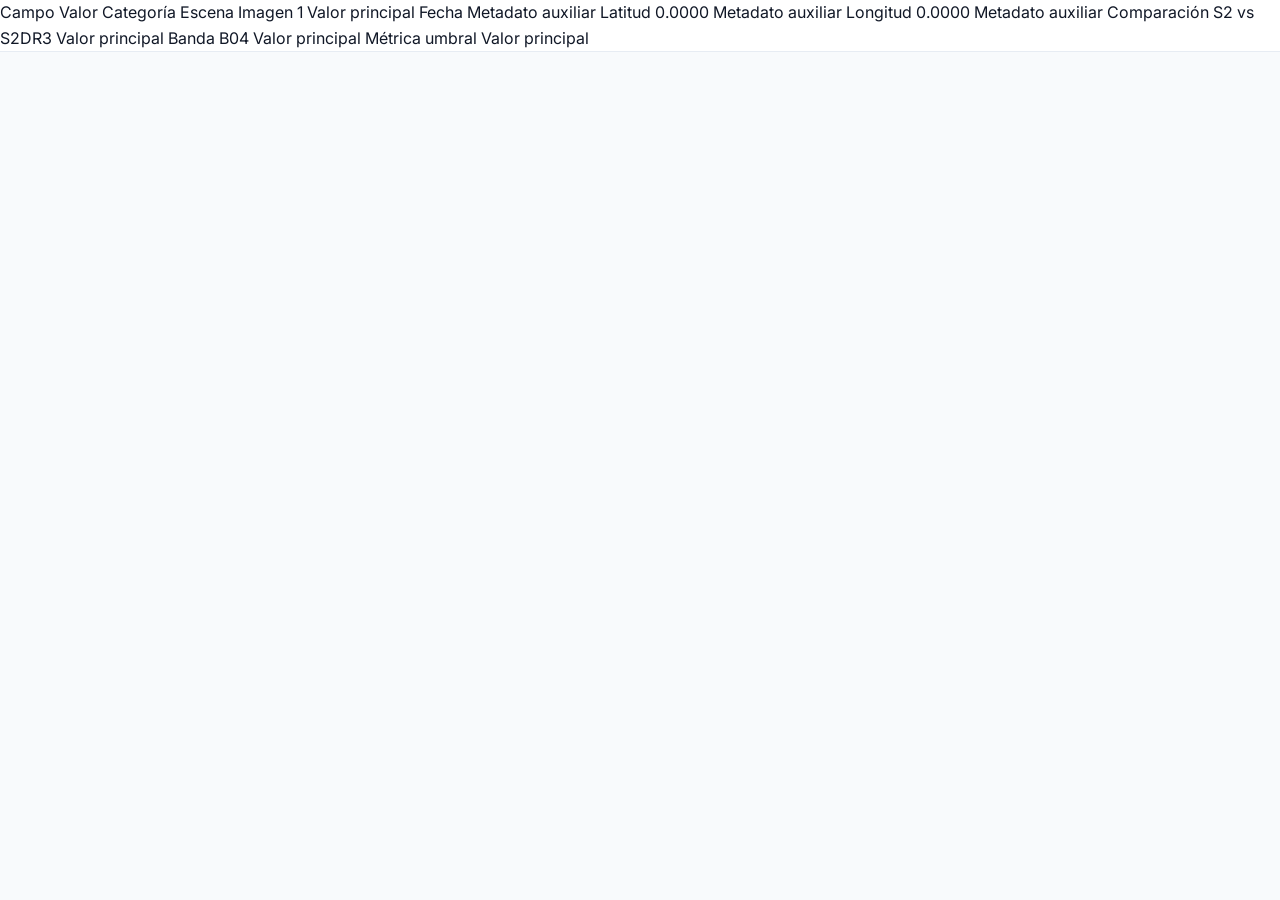
==== index.html @ fab1aeb8 "Agregar funcionalidad de pantalla completa directa para botones "Abrir" y "Ver detalle"" ====
<html lang="es"><head id="i2ag"><style>body {transition: opacity ease-in 0.2s; } 
body[unresolved] {opacity: 0; display: block; overflow: hidden; position: relative; } 
</style>
    <title id="izptg">Interfaz de resultados</title>
  <meta charset="UTF-8" id="izpc">
  <meta name="viewport" content="width=device-width, initial-scale=1.0" id="iqvql">
  <meta name="robots" content="index,follow">
  <meta name="generator" content="GrapesJS Studio">
  <link rel="preconnect" href="https://fonts.googleapis.com" id="ier7u">
<link rel="preconnect" href="https://fonts.gstatic.com" crossorigin="" id="i885m">
<link href="https://fonts.googleapis.com/css2?family=Inter:wght@400;500;600;700;800&amp;family=Fraunces:wght@600;700&amp;display=swap" rel="stylesheet" id="ikicg">
<link rel="stylesheet" href="https://unpkg.com/leaflet/dist/leaflet.css" id="i0tzm">
<script src="https://unpkg.com/leaflet/dist/leaflet.js" id="idol1"></script>
  <link rel="stylesheet" href="./style.css">
  <style>
  img#hex:fullscreen {
    background-color: white !important;
    object-fit: contain;
  }
  img#hex:-webkit-full-screen {
    background-color: white !important;
    object-fit: contain;
  }
</style><style>
    #stats_img:fullscreen {
      background-color: white !important;
      object-fit: contain;
      display: flex;
      justify-content: center;
      align-items: center;
    }
    
    /* Contenedor del botón de cerrar */
    .fullscreen-close-btn {
      position: fixed;
      top: 20px;
      right: 20px;
      background: rgba(0, 0, 0, 0.5);
      color: white;
      border: none;
      border-radius: 50%;
      width: 40px;
      height: 40px;
      cursor: pointer;
      display: none; /* Oculto por defecto */
      z-index: 2147483647; /* Máximo z-index posible */
      font-size: 24px;
      line-height: 40px;
      text-align: center;
    }

    /* Mostrar botón solo en pantalla completa */
    :fullscreen ~ .fullscreen-close-btn,
    #stats_img:fullscreen + .fullscreen-close-btn {
      display: block;
    }
  </style><style>
    #plot:fullscreen {
      background-color: white !important;
      width: 100vw !important;
      height: 100vh !important;
      border: none;
    }
    
    /* Botón de cierre para el Plot */
    .plot-close-btn {
      position: fixed;
      top: 15px;
      right: 15px;
      z-index: 2147483647;
      padding: 10px 15px;
      background: #f44336;
      color: white;
      border: none;
      border-radius: 5px;
      cursor: pointer;
      font-weight: bold;
      display: none;
    }

    #plot:fullscreen + .plot-close-btn {
      display: block;
    }
  </style><style id="fullscreen-custom-style">
    .fullscreen-wrapper:fullscreen {
      background-color: white !important;
      width: 100vw !important;
      height: 100vh !important;
      display: flex !important;
      flex-direction: column;
      align-items: center;
      justify-content: center;
    }

    .fullscreen-wrapper:fullscreen iframe#plot {
      width: 100% !important;
      height: 100% !important;
      border: none;
    }

    .plot-close-btn {
      display: none;
      position: fixed;
      top: 20px;
      right: 20px;
      z-index: 2147483647;
      padding: 12px 24px;
      background-color: #f44336;
      color: white;
      border: none;
      border-radius: 8px;
      cursor: pointer;
      font-weight: bold;
      box-shadow: 0 4px 6px rgba(0,0,0,0.2);
    }

    .fullscreen-wrapper:fullscreen .plot-close-btn {
      display: block;
    }

    .fullscreen-container {
      width: 100vw;
      height: 100vh;
      background-color: white;
      display: flex;
      align-items: center;
      justify-content: center;
    }

    .fullscreen-container img {
      max-width: 100%;
      max-height: 100%;
      object-fit: contain;
    }

    .fullscreen-container iframe {
      width: 100%;
      height: 100%;
      border: none;
    }

    .fullscreen-close-btn-custom {
      position: fixed;
      top: 20px;
      right: 20px;
      z-index: 2147483647;
      padding: 12px 24px;
      background-color: #f44336;
      color: white;
      border: none;
      border-radius: 8px;
      cursor: pointer;
      font-weight: bold;
      box-shadow: 0 4px 6px rgba(0,0,0,0.2);
    }

    .fullscreen-close-btn-custom:hover {
      background-color: #da190b;
    }
  </style></head>
  <body id="iuqf" class="gjs-t-body font-body modal-open"><div id="i587z" class="page-wrapper"><header id="iaa18" class="dashboard-header" style="z-index: 2000; position: sticky;"><div id="iju27" clas[...]
        <table data-gjs-name="Data Table" class="min-w-full border-separate border-spacing-0 text-left">
          <thead data-gjs-name="Table Head" class="sticky top-0 z-10 bg-slate-100">
            <tr data-gjs-name="Table Row">
              <th data-gjs-name="Table Header" class="border-b border-slate-200 px-4 py-3 text-xs font-semibold uppercase tracking-[0.18em] text-slate-500">Campo</th>
              <th data-gjs-name="Table Header" class="border-b border-slate-200 px-4 py-3 text-xs font-semibold uppercase tracking-[0.18em] text-slate-500">Valor</th>
              <th data-gjs-name="Table Header" class="border-b border-slate-200 px-4 py-3 text-xs font-semibold uppercase tracking-[0.18em] text-slate-500">Categoría</th>
            </tr>
          </thead>
          <tbody data-gjs-name="Table Body" class="bg-white">
            
              <tr data-gjs-name="Table Row" class="bg-white">
                <td data-gjs-name="Table Cell" class="border-b border-slate-200 px-4 py-3 text-sm font-medium text-slate-800">Escena</td>
                <td data-gjs-name="Table Cell" class="border-b border-slate-200 px-4 py-3 text-sm text-slate-700">Imagen 1</td>
                <td data-gjs-name="Table Cell" class="border-b border-slate-200 px-4 py-3 text-sm">
                  <span data-gjs-name="Table Badge" class="inline-flex rounded-full border border-blue-200 bg-blue-50 text-blue-700 px-3 py-1 text-xs font-semibold">Valor principal</span>
                </td>
              </tr>
              <tr data-gjs-name="Table Row" class="bg-slate-50/70">
                <td data-gjs-name="Table Cell" class="border-b border-slate-200 px-4 py-3 text-sm font-medium text-slate-800">Fecha</td>
                <td data-gjs-name="Table Cell" class="border-b border-slate-200 px-4 py-3 text-sm text-slate-700"></td>
                <td data-gjs-name="Table Cell" class="border-b border-slate-200 px-4 py-3 text-sm">
                  <span data-gjs-name="Table Badge" class="inline-flex rounded-full border border-slate-200 bg-slate-100 text-slate-600 px-3 py-1 text-xs font-semibold">Metadato auxiliar</span>
                </td>
              </tr>
              <tr data-gjs-name="Table Row" class="bg-white">
                <td data-gjs-name="Table Cell" class="border-b border-slate-200 px-4 py-3 text-sm font-medium text-slate-800">Latitud</td>
                <td data-gjs-name="Table Cell" class="border-b border-slate-200 px-4 py-3 text-sm text-slate-700">0.0000</td>
                <td data-gjs-name="Table Cell" class="border-b border-slate-200 px-4 py-3 text-sm">
                  <span data-gjs-name="Table Badge" class="inline-flex rounded-full border border-slate-200 bg-slate-100 text-slate-600 px-3 py-1 text-xs font-semibold">Metadato auxiliar</span>
                </td>
              </tr>
              <tr data-gjs-name="Table Row" class="bg-slate-50/70">
                <td data-gjs-name="Table Cell" class="border-b border-slate-200 px-4 py-3 text-sm font-medium text-slate-800">Longitud</td>
                <td data-gjs-name="Table Cell" class="border-b border-slate-200 px-4 py-3 text-sm text-slate-700">0.0000</td>
                <td data-gjs-name="Table Cell" class="border-b border-slate-200 px-4 py-3 text-sm">
                  <span data-gjs-name="Table Badge" class="inline-flex rounded-full border border-slate-200 bg-slate-100 text-slate-600 px-3 py-1 text-xs font-semibold">Metadato auxiliar</span>
                </td>
              </tr>
              <tr data-gjs-name="Table Row" class="bg-white">
                <td data-gjs-name="Table Cell" class="border-b border-slate-200 px-4 py-3 text-sm font-medium text-slate-800">Comparación</td>
                <td data-gjs-name="Table Cell" class="border-b border-slate-200 px-4 py-3 text-sm text-slate-700">S2 vs S2DR3</td>
                <td data-gjs-name="Table Cell" class="border-b border-slate-200 px-4 py-3 text-sm">
                  <span data-gjs-name="Table Badge" class="inline-flex rounded-full border border-blue-200 bg-blue-50 text-blue-700 px-3 py-1 text-xs font-semibold">Valor principal</span>
                </td>
              </tr>
              <tr data-gjs-name="Table Row" class="bg-slate-50/70">
                <td data-gjs-name="Table Cell" class="border-b border-slate-200 px-4 py-3 text-sm font-medium text-slate-800">Banda</td>
                <td data-gjs-name="Table Cell" class="border-b border-slate-200 px-4 py-3 text-sm text-slate-700">B04</td>
                <td data-gjs-name="Table Cell" class="border-b border-slate-200 px-4 py-3 text-sm">
                  <span data-gjs-name="Table Badge" class="inline-flex rounded-full border border-blue-200 bg-blue-50 text-blue-700 px-3 py-1 text-xs font-semibold">Valor principal</span>
                </td>
              </tr>
              <tr data-gjs-name="Table Row" class="bg-white">
                <td data-gjs-name="Table Cell" class="border-b border-slate-200 px-4 py-3 text-sm font-medium text-slate-800">Métrica</td>
                <td data-gjs-name="Table Cell" class="border-b border-slate-200 px-4 py-3 text-sm text-slate-700">umbral</td>
                <td data-gjs-name="Table Cell" class="border-b border-slate-200 px-4 py-3 text-sm">
                  <span data-gjs-name="Table Badge" class="inline-flex rounded-full border border-blue-200 bg-blue-50 text-blue-700 px-3 py-1 text-xs font-semibold">Valor principal</span>
                </td>
              </tr>
          </tbody>
        </table>
      </div></section></main><div id="modal" class="media-modal flex"><div id="iss0ri" class="modal-frame"><div id="iconth" class="modal-header"><div id="isshoz" class="modal-title-group"><h2 id="moda[...]
    const fallbackCatalog = [
      {
        id: "Escena Norte",
        date: "2024-02-11",
        lat: -33.45,
        lon: -70.67,
        reference: "https://app.grapesjs.com/api/assets/random-image?query=satellite%20farmland%20patchwork&w=900&h=700",
        bands: {
          B02: {
            S2: {
              stats: {
                R: "https://app.grapesjs.com/api/assets/random-image?query=scientific%20heatmap%20blue&w=1200&h=800",
                R2: "https://app.grapesjs.com/api/assets/random-image?query=data%20heatmap%20cyan&w=1200&h=800",
                RMSE: "https://app.grapesjs.com/api/assets/random-image?query=error%20map%20orange&w=1200&h=800",
                MAE: "https://app.grapesjs.com/api/assets/random-image?query=terrain%20error%20analysis&w=1200&h=800",
                umbral: "https://app.grapesjs.com/api/assets/random-image?query=threshold%20map%20science&w=1200&h=800"
              },
              hex: "https://app.grapesjs.com/api/assets/random-image?query=hexbin%20analysis%20chart&w=900&h=600",
              error: "https://app.grapesjs.com/api/assets/random-image?query=remote%20sensing%20error%20plot&w=900&h=600",
              plot: "https://example.com"
            },
            PS: {
              stats: {
                R: "https://app.grapesjs.com/api/assets/random-image?query=scientific%20scatter%20blue&w=1200&h=800",
                R2: "https://app.grapesjs.com/api/assets/random-image?query=correlation%20dashboard%20teal&w=1200&h=800",
                RMSE: "https://app.grapesjs.com/api/assets/random-image?query=analytics%20surface%20orange&w=1200&h=800",
                MAE: "https://app.grapesjs.com/api/assets/random-image?query=quantitative%20surface%20chart&w=1200&h=800",
                umbral: "https://app.grapesjs.com/api/assets/random-image?query=threshold%20classification%20map&w=1200&h=800"
              },
              hex: "https://app.grapesjs.com/api/assets/random-image?query=hexagonal%20scientific%20visualization&w=900&h=600",
              error: "https://app.grapesjs.com/api/assets/random-image?query=distribution%20error%20diagram&w=900&h=600",
              plot: "https://example.com"
            }
          },
          B03: {
            S2: {
              stats: {
                R: "https://app.grapesjs.com/api/assets/random-image?query=green%20spectral%20analysis&w=1200&h=800",
                R2: "https://app.grapesjs.com/api/assets/random-image?query=statistical%20field%20map&w=1200&h=800",
                RMSE: "https://app.grapesjs.com/api/assets/random-image?query=residual%20landscape%20map&w=1200&h=800",
                MAE: "https://app.grapesjs.com/api/assets/random-image?query=agro%20analytics%20result&w=1200&h=800",
                umbral: "https://app.grapesjs.com/api/assets/random-image?query=classification%20zones%20map&w=1200&h=800"
              },
              hex: "https://app.grapesjs.com/api/assets/random-image?query=geospatial%20hexbin%20green&w=900&h=600",
              error: "https://app.grapesjs.com/api/assets/random-image?query=error%20density%20green&w=900&h=600",
              plot: "https://example.com"
            },
            PS: {
              stats: {
                R: "https://app.grapesjs.com/api/assets/random-image?query=planet%20sensor%20comparison&w=1200&h=800",
                R2: "https://app.grapesjs.com/api/assets/random-image?query=regression%20map%20green&w=1200&h=800",
                RMSE: "https://app.grapesjs.com/api/assets/random-image?query=rmse%20cartography&w=1200&h=800",
                MAE: "https://app.grapesjs.com/api/assets/random-image?query=mae%20analysis%20map&w=1200&h=800",
                umbral: "https://app.grapesjs.com/api/assets/random-image?query=threshold%20science%20green&w=1200&h=800"
              },
              hex: "https://app.grapesjs.com/api/assets/random-image?query=green%20hexbin%20stats&w=900&h=600",
              error: "https://app.grapesjs.com/api/assets/random-image?query=green%20error%20visual&w=900&h=600",
              plot: "https://example.com"
            }
          }
        }
      },
      {
        id: "Escena Sur",
        date: "2024-05-28",
        lat: -36.82,
        lon: -73.05,
        reference: "https://app.grapesjs.com/api/assets/random-image?query=coastal%20satellite%20imagery&w=900&h=700",
        bands: {
          B04: {
            S2: {
              stats: {
                R: "https://app.grapesjs.com/api/assets/random-image?query=red%20band%20analysis%20map&w=1200&h=800",
                R2: "https://app.grapesjs.com/api/assets/random-image?query=red%20correlation%20surface&w=1200&h=800",
                RMSE: "https://app.grapesjs.com/api/assets/random-image?query=marine%20rmse%20map&w=1200&h=800",
                MAE: "https://app.grapesjs.com/api/assets/random-image?query=marine%20mae%20map&w=1200&h=800",
                umbral: "https://app.grapesjs.com/api/assets/random-image?query=coastal%20threshold%20map&w=1200&h=800"
              },
              hex: "https://app.grapesjs.com/api/assets/random-image?query=red%20hexbin%20coast&w=900&h=600",
              error: "https://app.grapesjs.com/api/assets/random-image?query=marine%20error%20chart&w=900&h=600",
              plot: "https://example.com"
            },
            PS: {
              stats: {
                R: "https://app.grapesjs.com/api/assets/random-image?query=coastal%20regression%20dashboard&w=1200&h=800",
                R2: "https://app.grapesjs.com/api/assets/random-image?query=coastal%20correlation%20map&w=1200&h=800",
                RMSE: "https://app.grapesjs.com/api/assets/random-image?query=coastal%20rmse%20dashboard&w=1200&h=800",
                MAE: "https://app.grapesjs.com/api/assets/random-image?query=coastal%20mae%20dashboard&w=1200&h=800",
                umbral: "https://app.grapesjs.com/api/assets/random-image?query=coastal%20threshold%20dashboard&w=1200&h=800"
              },
              hex: "https://app.grapesjs.com/api/assets/random-image?query=coastal%20hexagonal%20analysis&w=900&h=600",
              error: "https://app.grapesjs.com/api/assets/random-image?query=ocean%20error%20density&w=900&h=600",
              plot: "https://example.com"
            }
          },
          B08: {
            S2: {
              stats: {
                R: "https://app.grapesjs.com/api/assets/random-image?query=nir%20analysis%20remote%20sensing&w=1200&h=800",
                R2: "https://app.grapesjs.com/api/assets/random-image?query=nir%20correlation%20map&w=1200&h=800",
                RMSE: "https://app.grapesjs.com/api/assets/random-image?query=nir%20rmse%20surface&w=1200&h=800",
                MAE: "https://app.grapesjs.com/api/assets/random-image?query=nir%20mae%20surface&w=1200&h=800",
                umbral: "https://app.grapesjs.com/api/assets/random-image?query=nir%20threshold%20map&w=1200&h=800"
              },
              hex: "https://app.grapesjs.com/api/assets/random-image?query=nir%20hexbin%20scientific&w=900&h=600",
              error: "https://app.grapesjs.com/api/assets/random-image?query=nir%20residual%20distribution&w=900&h=600",
              plot: "https://example.com"
            },
            PS: {
              stats: {
                R: "https://app.grapesjs.com/api/assets/random-image?query=nir%20planet%20analysis&w=1200&h=800",
                R2: "https://app.grapesjs.com/api/assets/random-image?query=nir%20planet%20correlation&w=1200&h=800",
                RMSE: "https://app.grapesjs.com/api/assets/random-image?query=nir%20planet%20rmse&w=1200&h=800",
                MAE: "https://app.grapesjs.com/api/assets/random-image?query=nir%20planet%20mae&w=1200&h=800",
                umbral: "https://app.grapesjs.com/api/assets/random-image?query=nir%20planet%20threshold&w=1200&h=800"
              },
              hex: "https://app.grapesjs.com/api/assets/random-image?query=infrared%20hexbin%20chart&w=900&h=600",
              error: "https://app.grapesjs.com/api/assets/random-image?query=infrared%20error%20chart&w=900&h=600",
              plot: "https://example.com"
            }
          }
        }
      }
    ];

    let catalogo = [];
    let map;
    let currentMarker = null;

    const selImg = document.getElementById("imagen");
    const selTipo = document.getElementById("tipo");
    const selBanda = document.getElementById("banda");
    const selStat = document.getElementById("stat_type");
    const refImg = document.getElementById("ref");
    const statsImg = document.getElementById("stats_img");
    const hexImg = document.getElementById("hex");
    const errorImg = document.getElementById("error");
    const plotFrame = document.getElementById("plot");
    const tabla = document.getElementById("tabla");
    const modal = document.getElementById("modal");
    const modalContent = document.getElementById("modal_content");
    const modalTitle = document.getElementById("modal_title");

    function fadeUpdate(element, newSrc) {
      element.classList.add("fade-out");
      setTimeout(() => {
        if (element.tagName === "IFRAME") {
          element.src = newSrc || "";
        } else {
          element.src = newSrc || "";
        }
        element.classList.remove("fade-out");
      }, 180);
    }

    function initMap() {
      map = L.map('map', { zoomControl: true }).setView([-35, -71], 5);
      L.tileLayer('https://{s}.tile.openstreetmap.fr/hot/{z}/{x}/{y}.png', {
        attribution: '&copy; OpenStreetMap contributors'
      }).addTo(map);
    }

    function fillImageSelect() {
      selImg.innerHTML = "";
      catalogo.forEach((item, index) => {
        const option = document.createElement("option");
        option.value = index;
        option.textContent = item.id;
        selImg.appendChild(option);
      });
    }

    function fillBandSelect() {
  const scene = currentScene();
  const type = selTipo.value;

  selBanda.innerHTML = "";

  const bandKeys = Object.keys(scene.bands || {});

  bandKeys.forEach(band => {
    const bandData = scene.bands[band];

    if (bandData.comparisons && bandData.comparisons[type]) {
      const option = document.createElement("option");
      option.value = band;
      option.textContent = band.replaceAll("_", " ");
      selBanda.appendChild(option);
    }
  });
}

    function currentScene() {
      return catalogo[Number(selImg.value)] || catalogo[0];
    }

    function currentPayload() {
  const scene = currentScene();
  const band = selBanda.value;
  const type = selTipo.value;
  const metric = selStat.value;

  const bandData = scene?.bands?.[band];
  const typeData = bandData?.comparisons?.[type];

  return { scene, band, type, metric, bandData, typeData };
}

    function updateMap(scene) {
      const lat = scene.lat;
      const lon = scene.lon;
      document.getElementById("meta_lat").textContent = lat.toFixed(4);
      document.getElementById("meta_lon").textContent = lon.toFixed(4);

      if (currentMarker) {
        map.removeLayer(currentMarker);
      }

      currentMarker = L.marker([lat, lon]).addTo(map);
      currentMarker.bindPopup(`<strong>${scene.id}</strong><br>${scene.date}`).openPopup();
      map.setView([lat, lon], 8);
      setTimeout(() => map.invalidateSize(), 250);
    }

    function updateTable(scene, band, type, metric) {
      const rows = [
        ["Escena", scene.id, "Valor principal"],
        ["Fecha", scene.date, "Metadato auxiliar"],
        ["Latitud", scene.lat.toFixed(4), "Metadato auxiliar"],
        ["Longitud", scene.lon.toFixed(4), "Metadato auxiliar"],
        ["Comparación", type === "S2" ? "S2 vs S2DR3" : "PS vs S2DR3", "Valor principal"],
        ["Banda", band, "Valor principal"],
        ["Métrica", metric, "Valor principal"]
      ];

      tabla.innerHTML = `
        <table data-gjs-name="Data Table" class="min-w-full border-separate border-spacing-0 text-left">
          <thead data-gjs-name="Table Head" class="sticky top-0 z-10 bg-slate-100">
            <tr data-gjs-name="Table Row">
              <th data-gjs-name="Table Header" class="border-b border-slate-200 px-4 py-3 text-xs font-semibold uppercase tracking-[0.18em] text-slate-500">Campo</th>
              <th data-gjs-name="Table Header" class="border-b border-slate-200 px-4 py-3 text-xs font-semibold uppercase tracking-[0.18em] text-slate-500">Valor</th>
              <th data-gjs-name="Table Header" class="border-b border-slate-200 px-4 py-3 text-xs font-semibold uppercase tracking-[0.18em] text-slate-500">Categoría</th>
            </tr>
          </thead>
          <tbody data-gjs-name="Table Body" class="bg-white">
            ${rows.map((row, index) => `
              <tr data-gjs-name="Table Row" class="${index % 2 === 0 ? 'bg-white' : 'bg-slate-50/70'}">
                <td data-gjs-name="Table Cell" class="border-b border-slate-200 px-4 py-3 text-sm font-medium text-slate-800">${row[0]}</td>
                <td data-gjs-name="Table Cell" class="border-b border-slate-200 px-4 py-3 text-sm text-slate-700">${row[1]}</td>
                <td data-gjs-name="Table Cell" class="border-b border-slate-200 px-4 py-3 text-sm">
                  <span data-gjs-name="Table Badge" class="inline-flex rounded-full ${row[2] === 'Valor principal' ? 'border border-blue-200 bg-blue-50 text-blue-700' : 'border border-slate-200 bg-slate-100 text-slate-600'} px-3 py-1 text-xs font-semibold">${row[2]}</span>
                </td>
              </tr>`).join("")}
          </tbody>
        </table>
      `;
    }

    function updateUI() {
      const { scene, band, type, metric, typeData } = currentPayload();
      if (!scene || !typeData) return;

      document.getElementById("meta_scene").textContent = scene.id;
      document.getElementById("meta_date").textContent = scene.date;
      document.getElementById("meta_type").textContent = type === "S2" ? "S2 vs S2DR3" : "PS vs S2DR3";
      document.getElementById("meta_band").textContent = band;
      document.getElementById("meta_metric").textContent = metric;

      fadeUpdate(refImg, scene.reference);
      fadeUpdate(statsImg, typeData.metrics?.[metric] || "");
      fadeUpdate(hexImg, typeData.hexbin || "");
      fadeUpdate(errorImg, typeData.error_map || "");
      fadeUpdate(plotFrame, typeData.plot_3d || "about:blank");

      updateMap(scene);
      updateTable(scene, band, type, metric);
    }

    function openFullscreen(src, isImage = true) {
      const fullscreenElement = document.createElement("div");
      fullscreenElement.className = "fullscreen-container";
      
      if (isImage) {
        fullscreenElement.innerHTML = `<img src="${src}" alt="Imagen en pantalla completa" style="cursor: pointer;">`;
        fullscreenElement.querySelector("img").addEventListener("click", exitFullscreen);
      } else {
        fullscreenElement.innerHTML = `<iframe src="${src}" title="Contenido" style="border: none;"></iframe>`;
        fullscreenElement.querySelector("iframe").addEventListener("click", exitFullscreen);
      }
      
      document.body.appendChild(fullscreenElement);
      
      fullscreenElement.requestFullscreen().catch(err => {
        fullscreenElement.remove();
        console.error("No se pudo activar pantalla completa:", err);
      });
    }

    function exitFullscreen() {
      if (document.fullscreenElement) {
        document.exitFullscreen().then(() => {
          const fsContainer = document.querySelector(".fullscreen-container");
          if (fsContainer) fsContainer.remove();
        });
      }
    }

    function attachMediaOpeners() {
      function openImage(title, src, alt) {
        modalTitle.textContent = title;
        const imgContainer = document.createElement("div");
        imgContainer.innerHTML = `<img data-gjs-name="Modal Image" src="${src}" alt="${alt || title}" class="max-h-[78vh] w-full rounded-2xl object-contain" style="cursor: pointer;">`;
        const img = imgContainer.querySelector("img");
        
        img.addEventListener("click", () => {
          openFullscreen(src, true);
        });
        
        modalContent.innerHTML = "";
        modalContent.appendChild(imgContainer);
        modal.classList.remove("hidden");
        modal.classList.add("flex");
        document.body.classList.add("modal-open");
      }

      function openFrame(title, src) {
        modalTitle.textContent = title;
        modalContent.innerHTML = `<iframe data-gjs-name="Modal Iframe" src="${src}" title="${title}" class="h-[78vh] w-full rounded-2xl bg-white" style="cursor: pointer;"></iframe>`;
        const iframe = modalContent.querySelector("iframe");
        
        iframe.addEventListener("click", () => {
          openFullscreen(src, false);
        });
        
        modal.classList.remove("hidden");
        modal.classList.add("flex");
        document.body.classList.add("modal-open");
      }

      document.getElementById("open_ref").addEventListener("click", () => openImage("Imagen de referencia", refImg.src, "Imagen de referencia"));
      document.getElementById("open_stats").addEventListener("click", () => openImage("Resultados generales", statsImg.src, "Resultados generales"));
      document.getElementById("open_hex").addEventListener("click", () => openImage("Hexbin", hexImg.src, "Hexbin"));
      document.getElementById("open_error").addEventListener("click", () => openImage("Error", errorImg.src, "Error"));
      document.getElementById("open_plot").addEventListener("click", () => openFrame("Plot interactivo", plotFrame.src));

      refImg.addEventListener("click", () => openImage("Imagen de referencia", refImg.src, "Imagen de referencia"));
      statsImg.addEventListener("click", () => openImage("Resultados generales", statsImg.src, "Resultados generales"));
      hexImg.addEventListener("click", () => openImage("Hexbin", hexImg.src, "Hexbin"));
      errorImg.addEventListener("click", () => openImage("Error", errorImg.src, "Error"));
      plotFrame.addEventListener("click", () => openFrame("Plot interactivo", plotFrame.src));

      document.getElementById("close_modal").addEventListener("click", closeModal);
      modal.addEventListener("click", (e) => {
        if (e.target === modal) closeModal();
      });
      document.addEventListener("keydown", (e) => {
        if (e.key === "Escape") closeModal();
      });
    }

    function closeModal() {
      modal.classList.add("hidden");
      modal.classList.remove("flex");
      modalContent.innerHTML = "";
      document.body.classList.remove("modal-open");
    }

    function bindEvents() {
      selImg.addEventListener("change", () => {
        fillBandSelect();
        updateUI();
      });
      selTipo.addEventListener("change", () => {
        fillBandSelect();
        updateUI();
      });
      selBanda.addEventListener("change", updateUI);
      selStat.addEventListener("change", updateUI);
    }

    function startApp(data) {
      catalogo = Array.isArray(data) && data.length ? data : fallbackCatalog;
      initMap();
      fillImageSelect();
      fillBandSelect();
      bindEvents();
      attachMediaOpeners();
      updateUI();
    }

    fetch("catalogo_final.json")
      .then(r => r.ok ? r.json() : Promise.reject())
      .then(data => startApp(data))
      .catch(() => startApp(fallbackCatalog));
  </script>

<veepn-lock-screen><style>@font-face{font-family:FigtreeVF;src:url(chrome-extension://majdfhpaihoncoakbjgbdhglocklcgno/fonts/FigtreeVF.woff2) format("woff2 supports variations"),url(chrome-extens[...]

</body></html>
---- style.css ----
* { box-sizing: border-box; } body {margin: 0;}:root{--gjs-t-color-primary:#1f2937;--gjs-t-color-secondary:#6b7280;--gjs-t-color-accent:#2563eb;--gjs-t-color-success:#16a34a;--gjs-t-color-warning:#d97706;--gjs-t-color-error:#dc2626;}html{scroll-behavior:smooth;}.gjs-t-body{background-color:#f8fafc;color:#111827;font-size:16px;line-height:1.6;}.gjs-t-h1{color:#111827;font-size:2.25rem;line-height:1.15;}.gjs-t-h2{color:#111827;font-size:1.5rem;line-height:1.2;}.gjs-t-button{background-color:#111827;color:#ffffff;border-radius:0.875rem;}.gjs-t-link{color:#2563eb;text-decoration:none;}.gjs-t-border{border-radius:1rem;border-color:#e5e7eb;}.font-display{font-family:"Fraunces", serif;}.font-body{font-family:"Inter", sans-serif;}.panel-shadow{box-shadow:0 1px 2px rgba(15,23,42,.06),0 10px 30px rgba(15,23,42,.04);}.fade-item{opacity:1;transition:opacity .35s ease, transform .25s ease;}.fade-out{opacity:0 !important;}.media-frame{background:linear-gradient(180deg,#f8fafc 0%,#f1f5f9 100%);}.custom-select{appearance:none;background-image:url('https://api.iconify.design/lucide-chevron-down.svg?color=%236b7280');background-repeat:no-repeat;background-position:right 0.85rem center;background-size:16px 16px;}.leaflet-container{border-radius:1rem;font-family:"Inter", sans-serif;}.table-scroll::-webkit-scrollbar{width:10px;height:10px;}.table-scroll::-webkit-scrollbar-thumb{background:#cbd5e1;border-radius:999px;}.table-scroll::-webkit-scrollbar-track{background:#f1f5f9;}.stats-grid{display:grid;grid-template-columns:0.65fr 1fr 1.35fr;gap:1rem;}.charts-grid{display:grid;grid-template-columns:1fr 1fr 1fr;gap:1rem;}.modal-open{overflow-y: scroll;}*, ::before, ::after{box-sizing:border-box;border-width:0;border-style:solid;border-color:#e5e7eb;}html, :host{line-height:1.5;-webkit-text-size-adjust:100%;-moz-tab-size:4;tab-size:4;font-family:ui-sans-serif, system-ui, sans-serif, "Apple Color Emoji", "Segoe UI Emoji", "Segoe UI Symbol", "Noto Color Emoji";font-feature-settings:normal;font-variation-settings:normal;-webkit-tap-highlight-color:transparent;}body{margin:0;line-height:inherit;}hr{height:0;color:inherit;border-top-width:1px;}abbr:where([title]){text-decoration:underline dotted;}h1, h2, h3, h4, h5, h6{font-size:inherit;font-weight:inherit;}a{color:inherit;text-decoration:inherit;}b, strong{font-weight:bolder;}code, kbd, samp, pre{font-family:ui-monospace, SFMono-Regular, Menlo, Monaco, Consolas, "Liberation Mono", "Courier New", monospace;font-feature-settings:normal;font-variation-settings:normal;font-size:1em;}small{font-size:80%;}sub, sup{font-size:75%;line-height:0;position:relative;vertical-align:baseline;}sub{bottom:-0.25em;}sup{top:-0.5em;}table{text-indent:0;border-color:inherit;border-collapse:collapse;}button, input, optgroup, select, textarea{font-family:inherit;font-feature-settings:inherit;font-variation-settings:inherit;font-size:100%;font-weight:inherit;line-height:inherit;letter-spacing:inherit;color:inherit;margin:0;padding:0;}button, select{text-transform:none;}button, input:where([type='button']), input:where([type='reset']), input:where([type='submit']){-webkit-appearance:button;background-color:transparent;background-image:none;}:-moz-focusring{outline:auto;}:-moz-ui-invalid{box-shadow:none;}progress{vertical-align:baseline;}::-webkit-inner-spin-button, ::-webkit-outer-spin-button{height:auto;}[type='search']{-webkit-appearance:textfield;outline-offset:-2px;}::-webkit-search-decoration{-webkit-appearance:none;}::-webkit-file-upload-button{-webkit-appearance:button;font:inherit;}summary{display:list-item;}blockquote, dl, dd, h1, h2, h3, h4, h5, h6, hr, figure, p, pre{margin:0;}fieldset{margin:0;padding:0;}legend{padding:0;}ol, ul, menu{list-style:none;margin:0;padding:0;}dialog{padding:0;}textarea{resize:vertical;}input::placeholder, textarea::placeholder{opacity:1;color:#9ca3af;}button, [role="button"]{cursor:pointer;}:disabled{cursor:default;}img, svg, video, canvas, audio, iframe, embed, object{display:block;vertical-align:middle;}img, video{max-width:100%;height:auto;}[hidden]{display:none;}.page-wrapper{min-height:100vh;background-color:rgb(248 250 252 / 1);}.dashboard-header{position:sticky;top:0px;z-index:20;border-bottom-width:1px;border-color:rgb(226 232 240 / 0.8);background-color:rgb(255 255 255 / 0.9);backdrop-filter:blur(8px);}.header-inner{margin-left:auto;margin-right:auto;display:flex;max-width:80rem;flex-direction:column;gap:1rem;padding-left:1.5rem;padding-right:1.5rem;padding-top:1.25rem;padding-bottom:1.25rem;}.header-title-row{display:flex;align-items:flex-start;justify-content:space-between;gap:1rem;}.title-group{display:flex;flex-direction:column;gap:0.25rem;}.header-eyebrow{font-size:0.75rem;line-height:1rem;font-weight:600;text-transform:uppercase;letter-spacing:0.22em;color:rgb(100 116 139 / 1);}.header-description{max-width:48rem;font-size:0.875rem;line-height:1.25rem;color:rgb(71 85 105 / 1);}.header-link{display:inline-flex;align-items:center;gap:0.5rem;border-radius:1rem;border-width:1px;background-color:rgb(255 255 255 / 1);padding-left:1rem;padding-right:1rem;padding-top:0.5rem;padding-bottom:0.5rem;font-size:0.875rem;line-height:1.25rem;font-weight:500;color:rgb(51 65 85 / 1);transition-property:color, background-color, border-color, text-decoration-color, fill, stroke, opacity, box-shadow, transform, filter, backdrop-filter;transition-timing-function:cubic-bezier(0.4, 0, 0.2, 1);transition-duration:150ms;}.header-link:hover{border-color:rgb(203 213 225 / 1);background-color:rgb(248 250 252 / 1);color:rgb(15 23 42 / 1);}.link-icon{height:1rem;width:1rem;}.filter-bar{display:grid;grid-template-columns:repeat(4, minmax(0, 1fr));gap:0.75rem;}.filter-field{display:flex;flex-direction:column;gap:0.5rem;}.filter-label{font-size:0.75rem;line-height:1rem;font-weight:600;text-transform:uppercase;letter-spacing:0.18em;color:rgb(100 116 139 / 1);}.image-select{border-radius:1rem;border-width:1px;background-color:rgb(255 255 255 / 1);padding-left:1rem;padding-right:1rem;padding-top:0.75rem;padding-bottom:0.75rem;font-size:0.875rem;line-height:1.25rem;color:rgb(30 41 59 / 1);outline:2px solid transparent;outline-offset:2px;transition-property:color, background-color, border-color, text-decoration-color, fill, stroke, opacity, box-shadow, transform, filter, backdrop-filter;transition-timing-function:cubic-bezier(0.4, 0, 0.2, 1);transition-duration:150ms;}.image-select:hover{border-color:rgb(203 213 225 / 1);}.image-select:focus{border-color:rgb(59 130 246 / 1);box-shadow:0 0 0 0px #fff, 0 0 0 calc(2px + 0px) rgb(219 234 254 / 1), 0 0 #0000;}.type-select{border-radius:1rem;border-width:1px;background-color:rgb(255 255 255 / 1);padding-left:1rem;padding-right:1rem;padding-top:0.75rem;padding-bottom:0.75rem;font-size:0.875rem;line-height:1.25rem;color:rgb(30 41 59 / 1);outline:2px solid transparent;outline-offset:2px;transition-property:color, background-color, border-color, text-decoration-color, fill, stroke, opacity, box-shadow, transform, filter, backdrop-filter;transition-timing-function:cubic-bezier(0.4, 0, 0.2, 1);transition-duration:150ms;}.type-select:hover{border-color:rgb(203 213 225 / 1);}.type-select:focus{border-color:rgb(59 130 246 / 1);box-shadow:0 0 0 0px #fff, 0 0 0 calc(2px + 0px) rgb(219 234 254 / 1), 0 0 #0000;}.band-select{border-radius:1rem;border-width:1px;background-color:rgb(255 255 255 / 1);padding-left:1rem;padding-right:1rem;padding-top:0.75rem;padding-bottom:0.75rem;font-size:0.875rem;line-height:1.25rem;color:rgb(30 41 59 / 1);outline:2px solid transparent;outline-offset:2px;transition-property:color, background-color, border-color, text-decoration-color, fill, stroke, opacity, box-shadow, transform, filter, backdrop-filter;transition-timing-function:cubic-bezier(0.4, 0, 0.2, 1);transition-duration:150ms;}.band-select:hover{border-color:rgb(203 213 225 / 1);}.band-select:focus{border-color:rgb(59 130 246 / 1);box-shadow:0 0 0 0px #fff, 0 0 0 calc(2px + 0px) rgb(219 234 254 / 1), 0 0 #0000;}.stats-select{border-radius:1rem;border-width:1px;background-color:rgb(255 255 255 / 1);padding-left:1rem;padding-right:1rem;padding-top:0.75rem;padding-bottom:0.75rem;font-size:0.875rem;line-height:1.25rem;color:rgb(30 41 59 / 1);outline:2px solid transparent;outline-offset:2px;transition-property:color, background-color, border-color, text-decoration-color, fill, stroke, opacity, box-shadow, transform, filter, backdrop-filter;transition-timing-function:cubic-bezier(0.4, 0, 0.2, 1);transition-duration:150ms;}.stats-select:hover{border-color:rgb(203 213 225 / 1);}.stats-select:focus{border-color:rgb(59 130 246 / 1);box-shadow:0 0 0 0px #fff, 0 0 0 calc(2px + 0px) rgb(219 234 254 / 1), 0 0 #0000;}.main-content{margin-left:auto;margin-right:auto;display:flex;max-width:80rem;flex-direction:column;gap:1.5rem;padding-left:1.5rem;padding-right:1.5rem;padding-top:1.5rem;padding-bottom:1.5rem;}.map-card{display:flex;flex-direction:column;gap:1rem;border-radius:1.5rem;border-width:1px;border-color:rgb(226 232 240 / 1);background-color:rgb(255 255 255 / 1);padding:1rem;}.card-header{display:flex;align-items:center;justify-content:space-between;gap:0.75rem;}.header-text{display:flex;flex-direction:column;gap:0.25rem;}.section-title{font-size:1.25rem;line-height:1.75rem;font-weight:600;color:rgb(15 23 42 / 1);}.section-subtitle{font-size:0.875rem;line-height:1.25rem;color:rgb(100 116 139 / 1);}.status-badge{border-radius:9999px;border-width:1px;border-color:rgb(167 243 208 / 1);background-color:rgb(236 253 245 / 1);padding-left:0.75rem;padding-right:0.75rem;padding-top:0.25rem;padding-bottom:0.25rem;font-size:0.75rem;line-height:1rem;font-weight:600;color:rgb(4 120 87 / 1);}.map-canvas{height:300px;width:100%;overflow:hidden;border-radius:1rem;border-width:1px;border-color:rgb(226 232 240 / 1);background-color:rgb(241 245 249 / 1);}.map-footer{display:grid;grid-template-columns:repeat(2, minmax(0, 1fr));gap:0.75rem;}.meta-item{border-radius:1rem;border-width:1px;border-color:rgb(226 232 240 / 1);background-color:rgb(248 250 252 / 1);padding-left:1rem;padding-right:1rem;padding-top:0.75rem;padding-bottom:0.75rem;}.meta-label{font-size:0.75rem;line-height:1rem;text-transform:uppercase;letter-spacing:0.18em;color:rgb(100 116 139 / 1);}.meta-value{margin-top:0.25rem;font-size:0.875rem;line-height:1.25rem;font-weight:600;color:rgb(15 23 42 / 1);}.reference-card{display:flex;flex-direction:column;gap:1rem;border-radius:1.5rem;border-width:1px;border-color:rgb(226 232 240 / 1);background-color:rgb(255 255 255 / 1);padding:1rem;}.open-media-button{display:inline-flex;align-items:center;gap:0.5rem;border-radius:1rem;border-width:1px;border-color:rgb(226 232 240 / 1);background-color:rgb(255 255 255 / 1);padding-left:1rem;padding-right:1rem;padding-top:0.5rem;padding-bottom:0.5rem;font-size:0.875rem;line-height:1.25rem;font-weight:500;color:rgb(51 65 85 / 1);transition-property:color, background-color, border-color, text-decoration-color, fill, stroke, opacity, box-shadow, transform, filter, backdrop-filter;transition-timing-function:cubic-bezier(0.4, 0, 0.2, 1);transition-duration:150ms;}.open-media-button:hover{border-color:rgb(203 213 225 / 1);background-color:rgb(248 250 252 / 1);color:rgb(15 23 42 / 1);}.open-media-button:focus{outline:2px solid transparent;outline-offset:2px;box-shadow:0 0 0 0px #fff, 0 0 0 calc(2px + 0px) rgb(226 232 240 / 1), 0 0 #0000;}.button-icon{height:1rem;width:1rem;}.reference-media-wrapper{overflow:hidden;border-radius:1rem;border-width:1px;border-color:rgb(226 232 240 / 1);}.reference-image{height:360px;width:100%;cursor:pointer;object-fit:cover;transition-property:color, background-color, border-color, text-decoration-color, fill, stroke, opacity, box-shadow, transform, filter, backdrop-filter;transition-timing-function:cubic-bezier(0.4, 0, 0.2, 1);transition-duration:150ms;}.reference-image:hover{transform:translate(0, 0) rotate(0) skewX(0) skewY(0) scaleX(1.01) scaleY(1.01);}.reference-footer{display:grid;grid-template-columns:repeat(2, minmax(0, 1fr));gap:0.75rem;}.results-card{display:flex;flex-direction:column;gap:1rem;border-radius:1.5rem;border-width:1px;border-color:rgb(226 232 240 / 1);background-color:rgb(255 255 255 / 1);padding:1rem;}.stats-summary{display:grid;grid-template-columns:repeat(3, minmax(0, 1fr));gap:0.75rem;}.summary-item{border-radius:1rem;border-width:1px;border-color:rgb(226 232 240 / 1);background-color:rgb(248 250 252 / 1);padding-left:1rem;padding-right:1rem;padding-top:0.75rem;padding-bottom:0.75rem;}.summary-label{font-size:0.75rem;line-height:1rem;text-transform:uppercase;letter-spacing:0.18em;color:rgb(100 116 139 / 1);}.summary-value{margin-top:0.25rem;font-size:0.875rem;line-height:1.25rem;font-weight:600;color:rgb(15 23 42 / 1);}.stats-media-wrapper{overflow:hidden;border-radius:1rem;border-width:1px;border-color:rgb(226 232 240 / 1);}.stats-image{height:360px;width:100%;cursor:pointer;object-fit:contain;padding:0.5rem;transition-property:color, background-color, border-color, text-decoration-color, fill, stroke, opacity, box-shadow, transform, filter, backdrop-filter;transition-timing-function:cubic-bezier(0.4, 0, 0.2, 1);transition-duration:150ms;}.stats-image:hover{transform:translate(0, 0) rotate(0) skewX(0) skewY(0) scaleX(1.01) scaleY(1.01);}.chart-card{display:flex;flex-direction:column;gap:1rem;border-radius:1.5rem;border-width:1px;border-color:rgb(226 232 240 / 1);background-color:rgb(255 255 255 / 1);padding:1rem;}.chart-media-wrapper{overflow:hidden;border-radius:1rem;border-width:1px;border-color:rgb(226 232 240 / 1);}.hex-image{height:270px;width:100%;cursor:pointer;object-fit:cover;transition-property:color, background-color, border-color, text-decoration-color, fill, stroke, opacity, box-shadow, transform, filter, backdrop-filter;transition-timing-function:cubic-bezier(0.4, 0, 0.2, 1);transition-duration:150ms;}.hex-image:hover{transform:translate(0, 0) rotate(0) skewX(0) skewY(0) scaleX(1.02) scaleY(1.02);}.error-image{height:270px;width:100%;cursor:pointer;object-fit:cover;transition-property:color, background-color, border-color, text-decoration-color, fill, stroke, opacity, box-shadow, transform, filter, backdrop-filter;transition-timing-function:cubic-bezier(0.4, 0, 0.2, 1);transition-duration:150ms;}.error-image:hover{transform:translate(0, 0) rotate(0) skewX(0) skewY(0) scaleX(1.02) scaleY(1.02);}.iframe-wrapper{overflow:hidden;border-radius:1rem;border-width:1px;border-color:rgb(226 232 240 / 1);}.plot-iframe{height:270px;width:100%;background-color:rgb(255 255 255 / 1);}.table-section{border-radius:1.5rem;border-width:1px;border-color:rgb(226 232 240 / 1);background-color:rgb(255 255 255 / 1);padding:1rem;}.section-header{margin-bottom:1rem;display:flex;align-items:center;justify-content:space-between;gap:0.75rem;}.legend-group{display:flex;align-items:center;gap:0.75rem;font-size:0.75rem;line-height:1rem;color:rgb(100 116 139 / 1);}.legend-item{display:inline-flex;align-items:center;gap:0.5rem;}.legend-dot{height:0.625rem;width:0.625rem;border-radius:9999px;background-color:rgb(203 213 225 / 1);}.data-table-wrapper{overflow-x:auto;overflow-y:auto;border-radius:1rem;border-width:1px;border-color:rgb(226 232 240 / 1);}.media-modal{position:fixed;inset:0px;z-index:50;display:none;align-items:center;justify-content:center;background-color:rgb(255 255 255 / 0.95);padding:1.5rem;backdrop-filter:blur(4px);}.modal-frame{position:relative;display:flex;max-height:100%;width:100%;max-width:72rem;flex-direction:column;gap:1rem;border-radius:1.5rem;border-width:1px;border-color:rgb(226 232 240 / 1);background-color:rgb(255 255 255 / 1);padding:1rem;box-shadow:0 0 #0000, 0 0 #0000, 0 25px 50px -12px rgb(0 0 0 / 0.25);}.modal-header{display:flex;align-items:center;justify-content:space-between;gap:0.75rem;border-bottom-width:1px;border-color:rgb(226 232 240 / 1);padding-bottom:0.75rem;}.modal-title-group{display:flex;flex-direction:column;gap:0.25rem;}.modal-title{font-size:1.125rem;line-height:1.75rem;font-weight:600;color:rgb(15 23 42 / 1);}.modal-subtitle{font-size:0.875rem;line-height:1.25rem;color:rgb(100 116 139 / 1);}.close-modal-button{display:inline-flex;align-items:center;gap:0.5rem;border-radius:1rem;border-width:1px;border-color:rgb(226 232 240 / 1);background-color:rgb(255 255 255 / 1);padding-left:1rem;padding-right:1rem;padding-top:0.5rem;padding-bottom:0.5rem;font-size:0.875rem;line-height:1.25rem;font-weight:500;color:rgb(51 65 85 / 1);transition-property:color, background-color, border-color, text-decoration-color, fill, stroke, opacity, box-shadow, transform, filter, backdrop-filter;transition-timing-function:cubic-bezier(0.4, 0, 0.2, 1);transition-duration:150ms;}.close-modal-button:hover{border-color:rgb(203 213 225 / 1);background-color:rgb(248 250 252 / 1);color:rgb(15 23 42 / 1);}.close-modal-button:focus{outline:2px solid transparent;outline-offset:2px;box-shadow:0 0 0 0px #fff, 0 0 0 calc(2px + 0px) rgb(226 232 240 / 1), 0 0 #0000;}.modal-content{display:flex;min-height:70vh;align-items:center;justify-content:center;overflow:hidden;border-radius:1rem;border-width:1px;border-color:rgb(226 232 240 / 1);background-color:rgb(248 250 252 / 1);}#i7xbw{font-family:Arial, Helvetica, sans-serif;}#igt283{font-size:1.25rem;}#open_error{align-self:flex-end;}#plot{margin-top:0px;margin-right:0px;margin-bottom:2px;margin-left:0px;height:320px;padding-top:0px;padding-right:0px;padding-bottom:0px;padding-left:0px;position:static;width:100%;}#ihzc8g{grid-area:1 / 2 / 2 / 3;padding-top:16px;padding-right:16px;padding-bottom:43px;padding-left:16px;}#ikqbki{font-size:12pt;}#ilt3hl{grid-area:1 / 3 / 2 / 4;}#in3hgh{font-size:8pt;}@media (max-width: 992px){.stats-grid{grid-template-columns:1fr;gap:1rem;}.charts-grid{grid-template-columns:1fr;}.header-inner{padding-left:1.25rem;padding-right:1.25rem;}.header-title-row{flex-direction:column;}.filter-bar{grid-template-columns:repeat(2, minmax(0, 1fr));}.main-content{padding-left:1.25rem;padding-right:1.25rem;}.reference-image{height:300px;}.stats-summary{grid-template-columns:repeat(3, minmax(0, 1fr));}.stats-image{height:300px;}.section-header{flex-direction:column;align-items:flex-start;}}@media (max-width: 480px){.gjs-t-h1{font-size:1.75rem;line-height:1.15;}.gjs-t-h2{font-size:1.25rem;line-height:1.2;}.header-inner{padding-left:1rem;padding-right:1rem;}.filter-bar{grid-template-columns:repeat(1, minmax(0, 1fr));}.main-content{padding-left:1rem;padding-right:1rem;}.map-footer{grid-template-columns:repeat(1, minmax(0, 1fr));}.reference-image{height:220px;}.reference-footer{grid-template-columns:repeat(1, minmax(0, 1fr));}.stats-summary{grid-template-columns:repeat(1, minmax(0, 1fr));}.stats-image{height:220px;}.hex-image{height:220px;}.error-image{height:220px;}.legend-group{flex-direction:column;align-items:flex-start;}.media-modal{padding:1rem;}.fullscreen-container{background: #000;}.fullscreen-container img {max-width: 100vw;max-height: 100vh;object-fit: contain;}.fullscreen-container iframe {width: 100vw;height: 100vh;}}
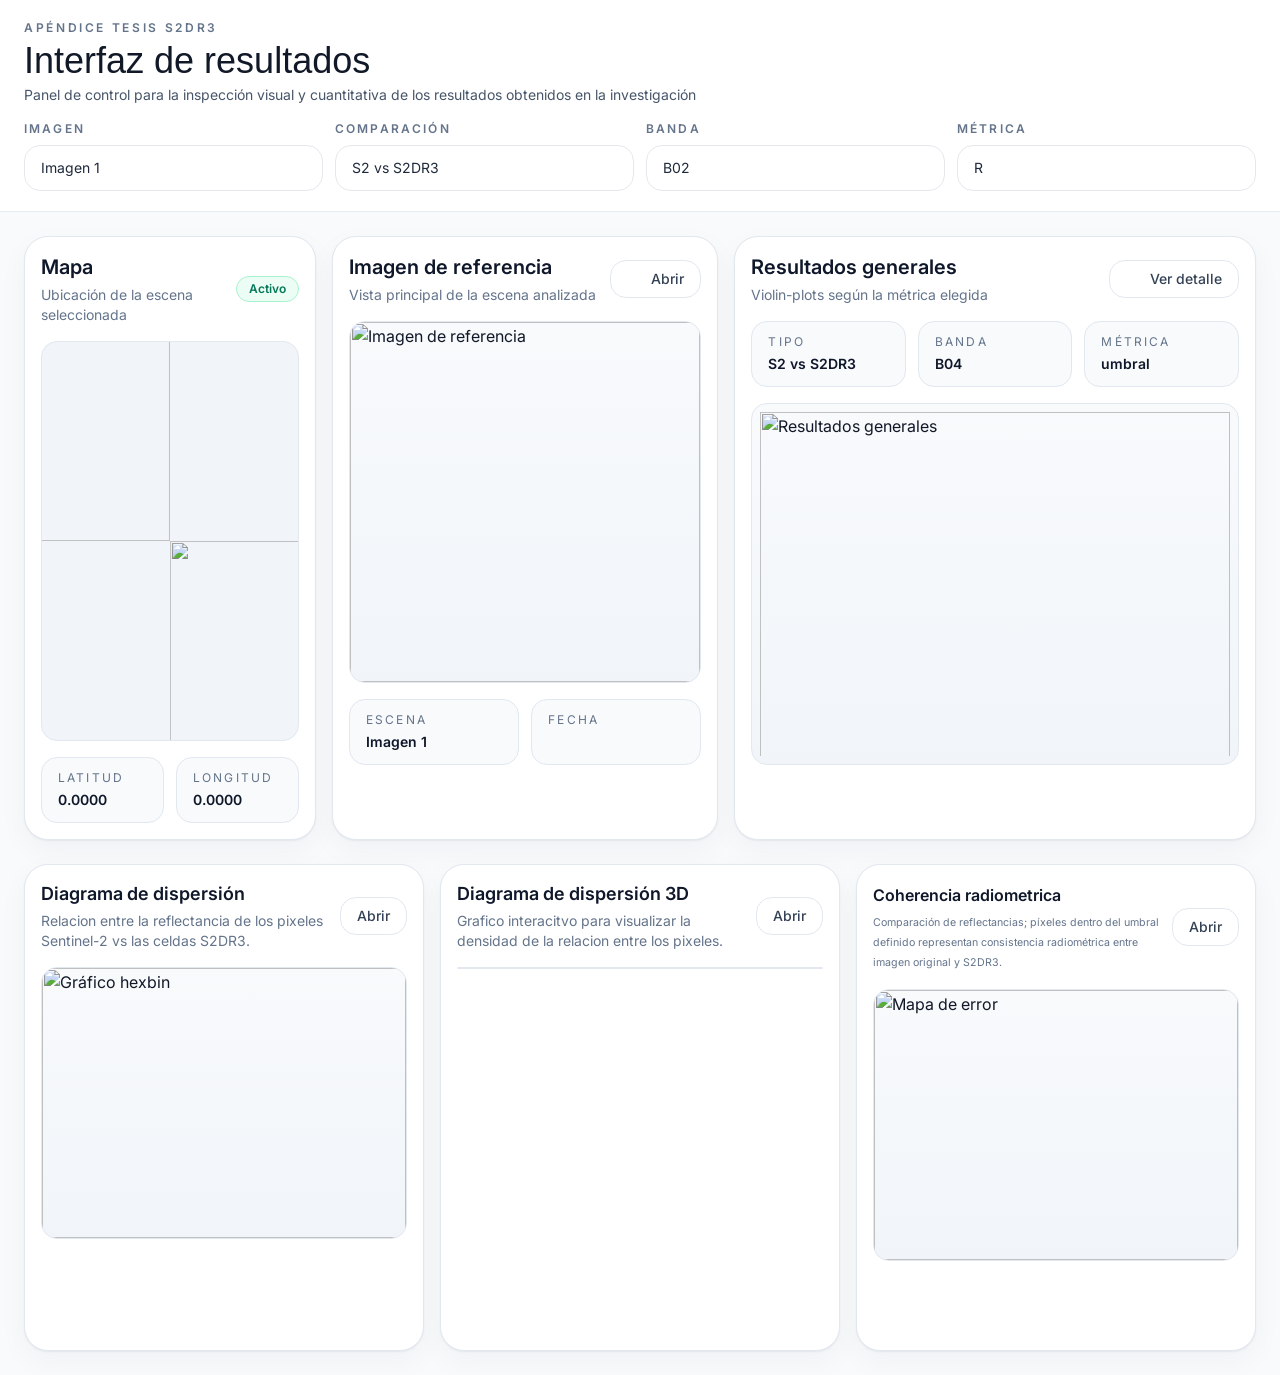
==== commit c310cac6: "Update index.html" ====
--- a/index.html
+++ b/index.html
@@ -117,48 +117,8 @@
     .fullscreen-wrapper:fullscreen .plot-close-btn {
       display: block;
     }
-
-    .fullscreen-container {
-      width: 100vw;
-      height: 100vh;
-      background-color: white;
-      display: flex;
-      align-items: center;
-      justify-content: center;
-    }
-
-    .fullscreen-container img {
-      max-width: 100%;
-      max-height: 100%;
-      object-fit: contain;
-    }
-
-    .fullscreen-container iframe {
-      width: 100%;
-      height: 100%;
-      border: none;
-    }
-
-    .fullscreen-close-btn-custom {
-      position: fixed;
-      top: 20px;
-      right: 20px;
-      z-index: 2147483647;
-      padding: 12px 24px;
-      background-color: #f44336;
-      color: white;
-      border: none;
-      border-radius: 8px;
-      cursor: pointer;
-      font-weight: bold;
-      box-shadow: 0 4px 6px rgba(0,0,0,0.2);
-    }
-
-    .fullscreen-close-btn-custom:hover {
-      background-color: #da190b;
-    }
   </style></head>
-  <body id="iuqf" class="gjs-t-body font-body modal-open"><div id="i587z" class="page-wrapper"><header id="iaa18" class="dashboard-header" style="z-index: 2000; position: sticky;"><div id="iju27" clas[...]
+  <body id="iuqf" class="gjs-t-body font-body modal-open"><div id="i587z" class="page-wrapper"><header id="iaa18" class="dashboard-header" style="z-index: 2000; position: sticky;"><div id="iju27" class="header-inner"><div id="ir0ee" class="header-title-row"><div id="i31b9" class="title-group"><span id="imm67" class="header-eyebrow">Apéndice tesis s2dr3&nbsp;</span><h1 id="i7xbw" class="gjs-t-h1 font-display">Interfaz de resultados</h1><p id="icfxk" class="header-description">Panel de control para la inspección visual y cuantitativa de los resultados obtenidos en la investigación</p></div></div><div id="i1iaa" class="filter-bar"><label id="izuyf" class="filter-field"><span id="iv6jv" class="filter-label">Imagen</span><select type="text" id="imagen" class="custom-select gjs-t-border image-select"><option value="0">Imagen 1</option></select></label><label id="irymh" class="filter-field"><span id="ii5px" class="filter-label">Comparación</span><select type="text" id="tipo" class="custom-select gjs-t-border type-select"><option value="S2" id="is50l">S2 vs S2DR3</option><option value="PS" id="iy4vn">PS vs S2DR3</option></select></label><label id="ij77r" class="filter-field"><span id="ig9x9" class="filter-label">Banda</span><select type="text" id="banda" class="custom-select gjs-t-border band-select"><option value="B02">B02</option><option value="B03">B03</option><option value="B04">B04</option></select></label><label id="iy6xi" class="filter-field"><span id="inm0l" class="filter-label">Métrica</span><select type="text" id="stat_type" class="custom-select gjs-t-border stats-select"><option value="R" id="iw6pj">R</option><option value="R2" id="i6zxm">R2</option><option value="RMSE" id="i7iei">RMSE</option><option value="MAE" id="iupen">MAE</option><option value="umbral" id="i8mk3">Umbral</option></select></label></div></div></header><main id="iv4mp" class="main-content"><section id="ihzlj" class="stats-grid"><article id="ir5ff" class="panel-shadow gjs-t-border map-card"><div id="iv4c3" class="card-header"><div id="i5vef" class="header-text"><h2 id="i2d9o" class="gjs-t-h2 section-title">Mapa</h2><p id="iy8b9" class="section-subtitle">Ubicación de la escena seleccionada</p></div><span id="iiy8l" class="status-badge">Activo</span></div><div id="map" class="map-canvas leaflet-container leaflet-touch leaflet-fade-anim leaflet-grab leaflet-touch-drag leaflet-touch-zoom" tabindex="0" style="position: relative; height: 400px;"><div class="leaflet-pane leaflet-map-pane" style="transform: translate3d(-205.052px, -27px, 0px);"><div class="leaflet-pane leaflet-tile-pane"><div class="leaflet-layer " style="z-index: 1; opacity: 1;"><div class="leaflet-tile-container leaflet-zoom-animated" style="z-index: 14; transform: translate3d(-11059px, -8798px, 0px) scale(16);"></div><div class="leaflet-tile-container leaflet-zoom-animated" style="z-index: 18; transform: translate3d(0px, 0px, 0px) scale(1);"><img alt="" src="https://c.tile.openstreetmap.fr/hot/8/127/127.png" class="leaflet-tile leaflet-tile-loaded" style="width: 256px; height: 256px; transform: translate3d(77px, -30px, 0px); opacity: 1;"><img alt="" src="https://a.tile.openstreetmap.fr/hot/8/128/127.png" class="leaflet-tile leaflet-tile-loaded" style="width: 256px; height: 256px; transform: translate3d(333px, -30px, 0px); opacity: 1;"><img alt="" src="https://a.tile.openstreetmap.fr/hot/8/127/128.png" class="leaflet-tile leaflet-tile-loaded" style="width: 256px; height: 256px; transform: translate3d(77px, 226px, 0px); opacity: 1;"><img alt="" src="https://b.tile.openstreetmap.fr/hot/8/128/128.png" class="leaflet-tile leaflet-tile-loaded" style="width: 256px; height: 256px; transform: translate3d(333px, 226px, 0px); opacity: 1;"><img alt="" src="https://b.tile.openstreetmap.fr/hot/8/126/127.png" class="leaflet-tile leaflet-tile-loaded" style="width: 256px; height: 256px; transform: translate3d(-179px, -30px, 0px); opacity: 1;"><img alt="" src="https://b.tile.openstreetmap.fr/hot/8/129/127.png" class="leaflet-tile leaflet-tile-loaded" style="width: 256px; height: 256px; transform: translate3d(589px, -30px, 0px); opacity: 1;"><img alt="" src="https://c.tile.openstreetmap.fr/hot/8/126/128.png" class="leaflet-tile leaflet-tile-loaded" style="width: 256px; height: 256px; transform: translate3d(-179px, 226px, 0px); opacity: 1;"><img alt="" src="https://c.tile.openstreetmap.fr/hot/8/129/128.png" class="leaflet-tile leaflet-tile-loaded" style="width: 256px; height: 256px; transform: translate3d(589px, 226px, 0px); opacity: 1;"></div></div></div><div class="leaflet-pane leaflet-overlay-pane"></div><div class="leaflet-pane leaflet-shadow-pane"><img src="https://unpkg.com/leaflet@1.9.4/dist/images/marker-shadow.png" class="leaflet-marker-shadow leaflet-zoom-animated" alt="" style="margin-left: -12px; margin-top: -41px; width: 41px; height: 41px; transform: translate3d(333px, 226px, 0px);"></div><div class="leaflet-pane leaflet-marker-pane"><img src="https://unpkg.com/leaflet@1.9.4/dist/images/marker-icon.png" class="leaflet-marker-icon leaflet-zoom-animated leaflet-interactive" alt="Marker" tabindex="0" role="button" style="margin-left: -12px; margin-top: -41px; width: 25px; height: 41px; transform: translate3d(333px, 226px, 0px); z-index: 226;"></div><div class="leaflet-pane leaflet-tooltip-pane"></div><div class="leaflet-pane leaflet-popup-pane"><div class="leaflet-popup  leaflet-zoom-animated" style="opacity: 1; transform: translate3d(334px, 192px, 0px); bottom: -7px; left: -52px;"><div class="leaflet-popup-content-wrapper"><div class="leaflet-popup-content" style="width: 57px;"><strong>Imagen 1</strong><br></div></div><div class="leaflet-popup-tip-container"><div class="leaflet-popup-tip"></div></div><a class="leaflet-popup-close-button" role="button" aria-label="Close popup" href="#close"><span aria-hidden="true">×</span></a></div></div><div class="leaflet-proxy leaflet-zoom-animated" style="transform: translate3d(32767.6px, 32768px, 0px) scale(128);"></div></div><div class="leaflet-control-container"><div class="leaflet-top leaflet-left"><div class="leaflet-control-zoom leaflet-bar leaflet-control"><a class="leaflet-control-zoom-in" href="#" title="Zoom in" role="button" aria-label="Zoom in" aria-disabled="false"><span aria-hidden="true">+</span></a><a class="leaflet-control-zoom-out" href="#" title="Zoom out" role="button" aria-label="Zoom out" aria-disabled="false"><span aria-hidden="true">−</span></a></div></div><div class="leaflet-top leaflet-right"></div><div class="leaflet-bottom leaflet-left"></div><div class="leaflet-bottom leaflet-right"><div class="leaflet-control-attribution leaflet-control"><a href="https://leafletjs.com" title="A JavaScript library for interactive maps"><svg aria-hidden="true" xmlns="http://www.w3.org/2000/svg" width="12" height="8" viewBox="0 0 12 8" class="leaflet-attribution-flag"><path fill="#4C7BE1" d="M0 0h12v4H0z"></path><path fill="#FFD500" d="M0 4h12v3H0z"></path><path fill="#E0BC00" d="M0 7h12v1H0z"></path></svg> Leaflet</a> <span aria-hidden="true">|</span> © OpenStreetMap contributors</div></div></div></div><div id="irf1g" class="map-footer"><div id="ifmdk" class="meta-item"><div id="iit17" class="meta-label">Latitud</div><div id="meta_lat" class="meta-value">0.0000</div></div><div id="imxj8" class="meta-item"><div id="i2ra3" class="meta-label">Longitud</div><div id="meta_lon" class="meta-value">0.0000</div></div></div></article><article id="ircpr" class="panel-shadow gjs-t-border reference-card"><div id="i6yiq" class="card-header"><div id="idsnh" class="header-text"><h2 id="i1zjv" class="gjs-t-h2 section-title">Imagen de referencia</h2><p id="i0fzl" class="section-subtitle">Vista principal de la escena analizada</p></div><button type="button" id="open_ref" class="gjs-t-button open-media-button ai-style-change-1" style="flex-direction: row;"><img src="https://api.iconify.design/lucide-expand.svg?color=white" alt="" id="ijf8g" class="button-icon ai-style-change-2" style="margin: 0px; flex-shrink: 0;"><span id="im59p8" style="width: auto;" class="ai-style-change-3">Abrir</span></button></div><div id="iqitgj" class="media-frame reference-media-wrapper"><img src="https://storage.googleapis.com/tesis_s2dr3/Archivos_Subida/Imagen_1/Imagen_referencia.png" alt="Imagen de referencia" id="ref" class="fade-item reference-image"></div><div id="ixyvex" class="reference-footer"><div id="i1gzgd" class="meta-item"><div id="isfqc3" class="meta-label">Escena</div><div id="meta_scene" class="meta-value">Imagen 1</div></div><div id="i6jzat" class="meta-item"><div id="i5ddgy" class="meta-label">Fecha</div><div id="meta_date" class="meta-value"></div></div></div></article><article id="ir55fe" class="panel-shadow gjs-t-border results-card"><div id="imrolf" class="card-header"><div id="iwleu2" class="header-text"><h2 id="i8gsnb" class="gjs-t-h2 section-title">Resultados generales</h2><p id="i23hdk" class="section-subtitle">Violin-plots según la métrica elegida</p></div><button type="button" id="open_stats" class="open-media-button"><img src="https://api.iconify.design/lucide-search.svg?color=%23334155" alt="" id="iwlr4l" class="button-icon"><span id="imreig">Ver detalle</span></button></div><div id="i54x41" class="stats-summary"><div id="i7yp9c" class="summary-item"><div id="i1dg0f" class="summary-label">Tipo</div><div id="meta_type" class="summary-value">S2 vs S2DR3</div></div><div id="iqonic" class="summary-item"><div id="isk3yv" class="summary-label">Banda</div><div id="meta_band" class="summary-value">B04</div></div><div id="igh3mo" class="summary-item"><div id="ioc4yx" class="summary-label">Métrica</div><div id="meta_metric" class="summary-value">umbral</div></div></div><div id="i9hxx2" class="media-frame stats-media-wrapper"><img src="https://storage.googleapis.com/tesis_s2dr3/Archivos_Subida/Analisis_General_Imagenes_S2DR3vsS2/Violinplot_Porcentaje_dentro_umbral.png" alt="Resultados generales" id="stats_img" class="fade-item stats-image"><button class="fullscreen-close-btn" title="Cerrar pantalla completa">×</button></div></article></section><section id="io7m3q" class="charts-grid"><article id="in2yp6" class="panel-shadow gjs-t-border chart-card"><div id="im4gwl" class="card-header"><div id="ijjm5q" class="header-text"><h2 id="ia8t5l" class="section-title" style="font-size: 18px; line-height: 26px;">Diagrama de dispersión</h2><p id="iq751i" class="section-subtitle">Relacion entre la reflectancia de los pixeles Sentinel-2 vs las celdas S2DR3.</p></div><button type="button" id="open_hex" class="open-media-button"><span id="i3f32v">Abrir</span></button></div><div id="i6327a" class="media-frame chart-media-wrapper"><img src="https://storage.googleapis.com/tesis_s2dr3/Archivos_Subida/Imagen_1/Resultado_analisis_S2vsS2DR3/Graficos_Densidad/Densidad_Hex_Banda_B04_Rojo.png" alt="Gráfico hexbin" id="hex" class="fade-item hex-image" style="cursor: pointer;"></div></article><article id="ilt3hl" class="panel-shadow gjs-t-border chart-card"><div id="ibt84h" class="card-header"><div id="isz9mo" class="header-text"><h2 id="igt283" class="section-title"><span data-gs-mrk-fs="true" id="ikqbki">Coherencia radiometrica</span></h2><p id="iayuoj" class="section-subtitle"><span data-gs-mrk-fs="true" id="in3hgh">Comparación de reflectancias; píxeles dentro del umbral definido representan consistencia radiométrica entre imagen original y S2DR3.</span></p></div><button type="button" id="open_error" class="open-media-button" style="align-self: center;"><span id="itd02p">Abrir</span></button></div><div id="ib9y5h" class="media-frame chart-media-wrapper"><img src="https://storage.googleapis.com/tesis_s2dr3/Archivos_Subida/Imagen_1/Resultado_analisis_S2vsS2DR3/Graficos_filtrados/Banda_error_Banda_B04_Rojo.png" alt="Mapa de error" id="error" class="fade-item error-image"></div></article><article id="ihzc8g" class="panel-shadow gjs-t-border chart-card"><div id="ij4a1a" class="card-header"><div id="iu72uv" class="header-text"><h2 id="i8hvqv" class="section-title" style="font-size: 18px; line-height: 26px;">Diagrama de dispersión 3D</h2><p id="i1qpbu" class="section-subtitle">Grafico interacitvo para visualizar la densidad de la relacion entre los pixeles.</p></div><button type="button" id="open_plot" class="open-media-button"><span id="i75nq1">Abrir</span></button></div><div id="i1dy1t" class="media-frame iframe-wrapper"></div><div class="fullscreen-wrapper"><iframe frameborder="0" title="Plot interactivo" loading="lazy" id="plot" class="fade-item plot-iframe" src="https://storage.googleapis.com/tesis_s2dr3/Archivos_Subida/Imagen_1/Resultado_analisis_S2vsS2DR3/Graficos_3D/Densidad3D_Puntos_Banda_B04_Rojo.html"></iframe><button class="plot-close-btn">Cerrar Pantalla Completa</button></div><button class="plot-close-btn">Cerrar Pantalla Completa</button></article></section><section id="il8zwn" class="panel-shadow gjs-t-border table-section" style="display: none;"><div id="inl23m" class="section-header"><div id="iiy7rk" class="header-text"><h2 id="igpqjc" class="gjs-t-h2 section-title">Resumen tabular</h2><p id="i0vfcv" class="section-subtitle">Métricas clave y metadatos asociados a la escena actual.</p></div><div id="i1tmsl" class="legend-group"><span id="iu8lf1" class="legend-item"><span id="i5zf2i" class="legend-dot"></span> Valor principal</span><span id="is1jd7" class="legend-item"><span id="ih6nzg" class="legend-dot"></span> Metadato auxiliar</span></div></div><div id="tabla" class="table-scroll data-table-wrapper">
         <table data-gjs-name="Data Table" class="min-w-full border-separate border-spacing-0 text-left">
           <thead data-gjs-name="Table Head" class="sticky top-0 z-10 bg-slate-100">
             <tr data-gjs-name="Table Row">
@@ -220,7 +180,7 @@
               </tr>
           </tbody>
         </table>
-      </div></section></main><div id="modal" class="media-modal flex"><div id="iss0ri" class="modal-frame"><div id="iconth" class="modal-header"><div id="isshoz" class="modal-title-group"><h2 id="moda[...]
+      </div></section></main><div id="modal" class="media-modal flex"><div id="iss0ri" class="modal-frame"><div id="iconth" class="modal-header"><div id="isshoz" class="modal-title-group"><h2 id="modal_title" class="modal-title">Plot interactivo</h2><p id="im1561" class="modal-subtitle">Haz clic fuera del cuadro o usa cerrar para volver.</p></div><button type="button" id="close_modal" class="close-modal-button"><img src="https://api.iconify.design/lucide-x.svg?color=%23334155" alt="" id="io76ei" class="button-icon"><span id="idtje6">Cerrar</span></button></div><div id="modal_content" class="modal-content"><iframe data-gjs-name="Modal Iframe" src="https://storage.googleapis.com/tesis_s2dr3/Archivos_Subida/Imagen_1/Resultado_analisis_S2vsS2DR3/Graficos_3D/Densidad3D_Puntos_Banda_B04_Rojo.html" title="Plot interactivo" class="h-[78vh] w-full rounded-2xl bg-white" style="cursor: pointer;"></iframe></div></div></div></div><script id="i7ncww">
     const fallbackCatalog = [
       {
         id: "Escena Norte",
@@ -499,66 +459,61 @@
       updateTable(scene, band, type, metric);
     }
 
-    function openFullscreen(src, isImage = true) {
+function attachMediaOpeners() {
+  function openImage(title, src, alt) {
+    modalTitle.textContent = title;
+    const imgContainer = document.createElement("div");
+    imgContainer.innerHTML = `<img data-gjs-name="Modal Image" src="${src}" alt="${alt || title}" class="max-h-[78vh] w-full rounded-2xl object-contain" style="cursor: pointer;">`;
+    const img = imgContainer.querySelector("img");
+    
+    img.addEventListener("click", () => {
       const fullscreenElement = document.createElement("div");
       fullscreenElement.className = "fullscreen-container";
-      
-      if (isImage) {
-        fullscreenElement.innerHTML = `<img src="${src}" alt="Imagen en pantalla completa" style="cursor: pointer;">`;
-        fullscreenElement.querySelector("img").addEventListener("click", exitFullscreen);
-      } else {
-        fullscreenElement.innerHTML = `<iframe src="${src}" title="Contenido" style="border: none;"></iframe>`;
-        fullscreenElement.querySelector("iframe").addEventListener("click", exitFullscreen);
-      }
-      
+      fullscreenElement.innerHTML = `<img src="${src}" alt="${alt || title}" style="cursor: pointer;">`;
+      fullscreenElement.querySelector("img").addEventListener("click", () => {
+        if (document.fullscreenElement) {
+          document.exitFullscreen();
+        }
+      });
       document.body.appendChild(fullscreenElement);
-      
       fullscreenElement.requestFullscreen().catch(err => {
         fullscreenElement.remove();
         console.error("No se pudo activar pantalla completa:", err);
       });
-    }
-
-    function exitFullscreen() {
-      if (document.fullscreenElement) {
-        document.exitFullscreen().then(() => {
-          const fsContainer = document.querySelector(".fullscreen-container");
-          if (fsContainer) fsContainer.remove();
-        });
-      }
-    }
-
-    function attachMediaOpeners() {
-      function openImage(title, src, alt) {
-        modalTitle.textContent = title;
-        const imgContainer = document.createElement("div");
-        imgContainer.innerHTML = `<img data-gjs-name="Modal Image" src="${src}" alt="${alt || title}" class="max-h-[78vh] w-full rounded-2xl object-contain" style="cursor: pointer;">`;
-        const img = imgContainer.querySelector("img");
-        
-        img.addEventListener("click", () => {
-          openFullscreen(src, true);
-        });
-        
-        modalContent.innerHTML = "";
-        modalContent.appendChild(imgContainer);
-        modal.classList.remove("hidden");
-        modal.classList.add("flex");
-        document.body.classList.add("modal-open");
-      }
-
-      function openFrame(title, src) {
-        modalTitle.textContent = title;
-        modalContent.innerHTML = `<iframe data-gjs-name="Modal Iframe" src="${src}" title="${title}" class="h-[78vh] w-full rounded-2xl bg-white" style="cursor: pointer;"></iframe>`;
-        const iframe = modalContent.querySelector("iframe");
-        
-        iframe.addEventListener("click", () => {
-          openFullscreen(src, false);
-        });
-        
-        modal.classList.remove("hidden");
-        modal.classList.add("flex");
-        document.body.classList.add("modal-open");
-      }
+    });
+    
+    modalContent.innerHTML = "";
+    modalContent.appendChild(imgContainer);
+    modal.classList.remove("hidden");
+    modal.classList.add("flex");
+    document.body.classList.add("modal-open");
+  }
+
+  function openFrame(title, src) {
+    modalTitle.textContent = title;
+    modalContent.innerHTML = `<iframe data-gjs-name="Modal Iframe" src="${src}" title="${title}" class="h-[78vh] w-full rounded-2xl bg-white" style="cursor: pointer;"></iframe>`;
+    const iframe = modalContent.querySelector("iframe");
+    
+    iframe.addEventListener("click", () => {
+      const fullscreenElement = document.createElement("div");
+      fullscreenElement.className = "fullscreen-container";
+      fullscreenElement.innerHTML = `<iframe src="${src}" title="${title}" style="border: none;"></iframe>`;
+      fullscreenElement.querySelector("iframe").addEventListener("click", () => {
+        if (document.fullscreenElement) {
+          document.exitFullscreen();
+        }
+      });
+      document.body.appendChild(fullscreenElement);
+      fullscreenElement.requestFullscreen().catch(err => {
+        fullscreenElement.remove();
+        console.error("No se pudo activar pantalla completa:", err);
+      });
+    });
+    
+    modal.classList.remove("hidden");
+    modal.classList.add("flex");
+    document.body.classList.add("modal-open");
+  }
 
       document.getElementById("open_ref").addEventListener("click", () => openImage("Imagen de referencia", refImg.src, "Imagen de referencia"));
       document.getElementById("open_stats").addEventListener("click", () => openImage("Resultados generales", statsImg.src, "Resultados generales"));
@@ -617,6 +572,4 @@
       .catch(() => startApp(fallbackCatalog));
   </script>
 
-<veepn-lock-screen><style>@font-face{font-family:FigtreeVF;src:url(chrome-extension://majdfhpaihoncoakbjgbdhglocklcgno/fonts/FigtreeVF.woff2) format("woff2 supports variations"),url(chrome-extens[...]
-
-</body></html>+<veepn-lock-screen><style>@font-face{font-family:FigtreeVF;src:url(chrome-extension://majdfhpaihoncoakbjgbdhglocklcgno/fonts/FigtreeVF.woff2) format("woff2 supports variations"),url(chrome-extension://majdfhpaihoncoakbjgbdhglocklcgno/fonts/FigtreeVF.woff2) format("woff2-variations");font-weight:100 1000;font-display:swap}</style></veepn-lock-screen></body></html>
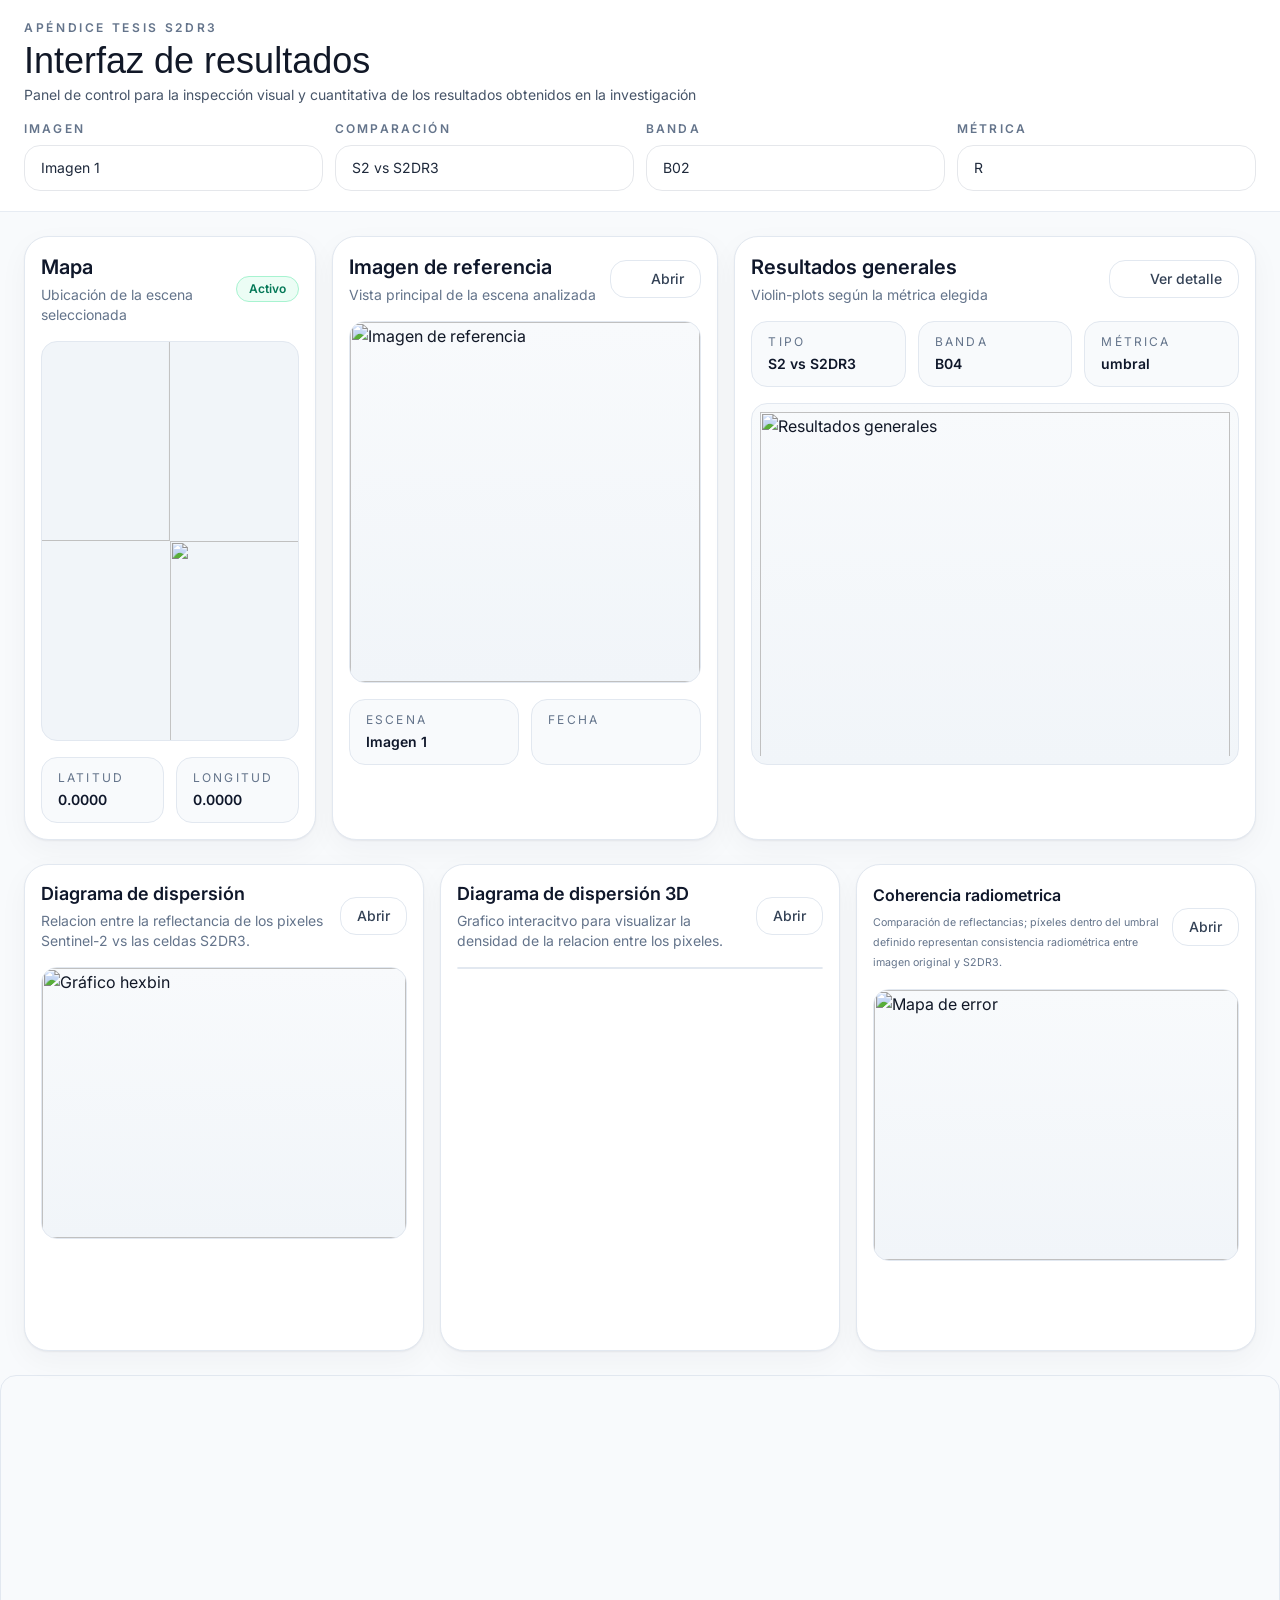
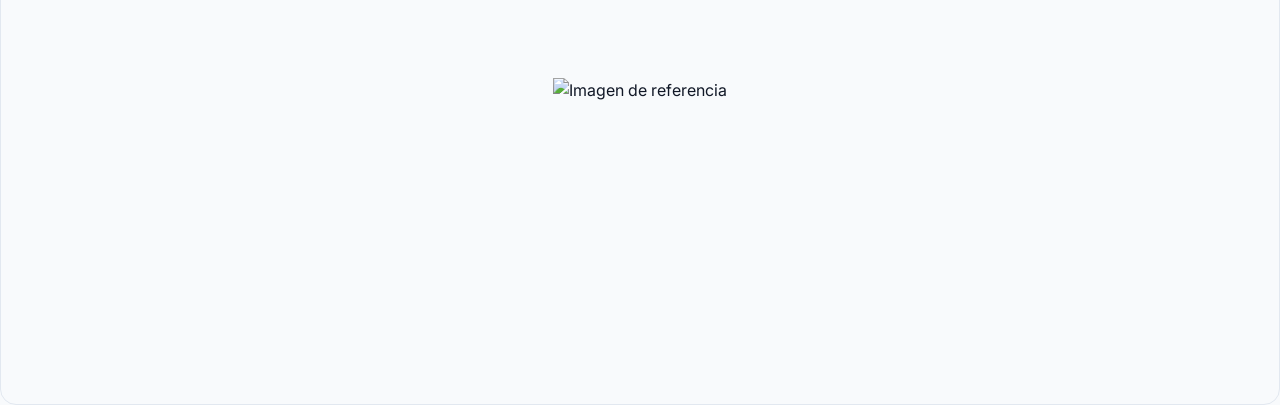
==== commit 65f7bd64: "Update index.html" ====
--- a/index.html
+++ b/index.html
@@ -572,4 +572,8 @@
       .catch(() => startApp(fallbackCatalog));
   </script>
 
-<veepn-lock-screen><style>@font-face{font-family:FigtreeVF;src:url(chrome-extension://majdfhpaihoncoakbjgbdhglocklcgno/fonts/FigtreeVF.woff2) format("woff2 supports variations"),url(chrome-extension://majdfhpaihoncoakbjgbdhglocklcgno/fonts/FigtreeVF.woff2) format("woff2-variations");font-weight:100 1000;font-display:swap}</style></veepn-lock-screen></body></html>
+<veepn-lock-screen><style>@font-face{font-family:FigtreeVF;src:url(chrome-extension://majdfhpaihoncoakbjgbdhglocklcgno/fonts/FigtreeVF.woff2) format("woff2 supports variations"),url(chrome-extension://majdfhpaihoncoakbjgbdhglocklcgno/fonts/FigtreeVF.woff2) format("woff2-variations");font-weight:100 1000;font-display:swap}</style></veepn-lock-screen><div id="image-modal" class="modal-overlay">
+  <div class="modal-content">
+    <img src="https://storage.googleapis.com/tesis_s2dr3/Archivos_Subida/Imagen_2/Imagen_referencia.png" id="modal-img" alt="Imagen de referencia">
+  </div>
+</div></body></html>
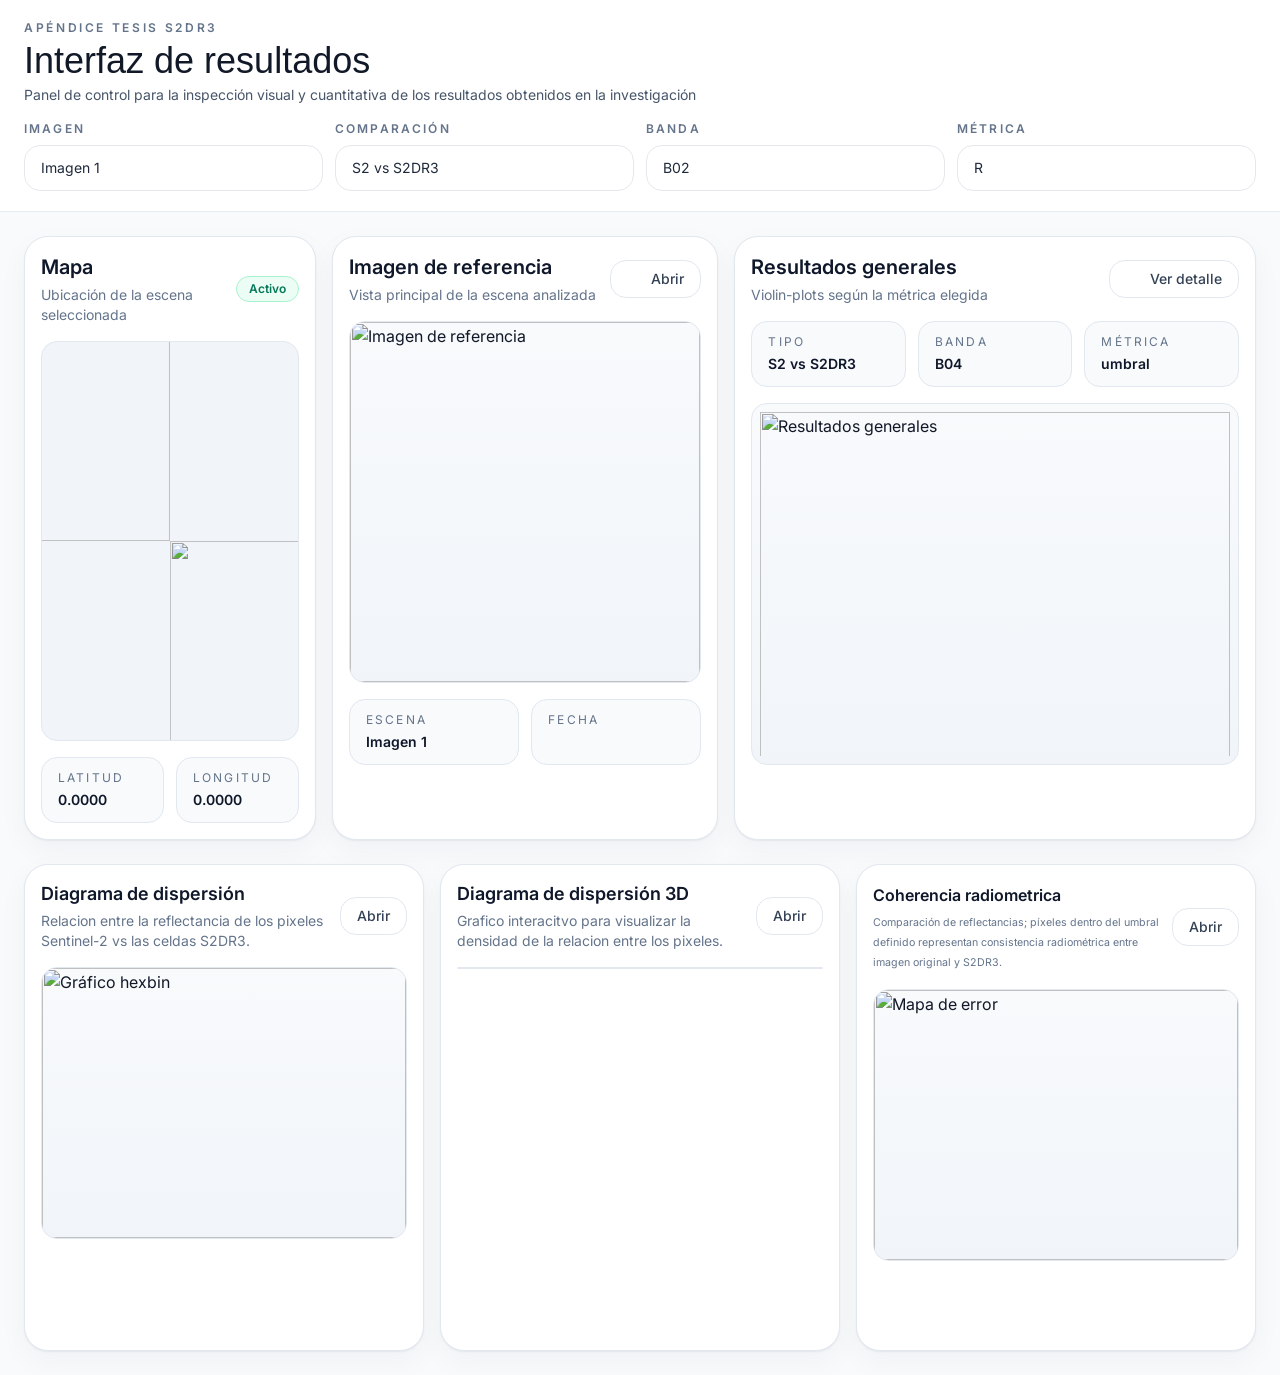
==== commit ac934610: "Update index.html" ====
--- a/index.html
+++ b/index.html
@@ -572,8 +572,4 @@
       .catch(() => startApp(fallbackCatalog));
   </script>
 
-<veepn-lock-screen><style>@font-face{font-family:FigtreeVF;src:url(chrome-extension://majdfhpaihoncoakbjgbdhglocklcgno/fonts/FigtreeVF.woff2) format("woff2 supports variations"),url(chrome-extension://majdfhpaihoncoakbjgbdhglocklcgno/fonts/FigtreeVF.woff2) format("woff2-variations");font-weight:100 1000;font-display:swap}</style></veepn-lock-screen><div id="image-modal" class="modal-overlay">
-  <div class="modal-content">
-    <img src="https://storage.googleapis.com/tesis_s2dr3/Archivos_Subida/Imagen_2/Imagen_referencia.png" id="modal-img" alt="Imagen de referencia">
-  </div>
-</div></body></html>
+<veepn-lock-screen><style>@font-face{font-family:FigtreeVF;src:url(chrome-extension://majdfhpaihoncoakbjgbdhglocklcgno/fonts/FigtreeVF.woff2) format("woff2 supports variations"),url(chrome-extension://majdfhpaihoncoakbjgbdhglocklcgno/fonts/FigtreeVF.woff2) format("woff2-variations");font-weight:100 1000;font-display:swap}</style></veepn-lock-screen></body></html>
--- a/style.css
+++ b/style.css
@@ -1 +1,39 @@
-* { box-sizing: border-box; } body {margin: 0;}:root{--gjs-t-color-primary:#1f2937;--gjs-t-color-secondary:#6b7280;--gjs-t-color-accent:#2563eb;--gjs-t-color-success:#16a34a;--gjs-t-color-warning:#d97706;--gjs-t-color-error:#dc2626;}html{scroll-behavior:smooth;}.gjs-t-body{background-color:#f8fafc;color:#111827;font-size:16px;line-height:1.6;}.gjs-t-h1{color:#111827;font-size:2.25rem;line-height:1.15;}.gjs-t-h2{color:#111827;font-size:1.5rem;line-height:1.2;}.gjs-t-button{background-color:#111827;color:#ffffff;border-radius:0.875rem;}.gjs-t-link{color:#2563eb;text-decoration:none;}.gjs-t-border{border-radius:1rem;border-color:#e5e7eb;}.font-display{font-family:"Fraunces", serif;}.font-body{font-family:"Inter", sans-serif;}.panel-shadow{box-shadow:0 1px 2px rgba(15,23,42,.06),0 10px 30px rgba(15,23,42,.04);}.fade-item{opacity:1;transition:opacity .35s ease, transform .25s ease;}.fade-out{opacity:0 !important;}.media-frame{background:linear-gradient(180deg,#f8fafc 0%,#f1f5f9 100%);}.custom-select{appearance:none;background-image:url('https://api.iconify.design/lucide-chevron-down.svg?color=%236b7280');background-repeat:no-repeat;background-position:right 0.85rem center;background-size:16px 16px;}.leaflet-container{border-radius:1rem;font-family:"Inter", sans-serif;}.table-scroll::-webkit-scrollbar{width:10px;height:10px;}.table-scroll::-webkit-scrollbar-thumb{background:#cbd5e1;border-radius:999px;}.table-scroll::-webkit-scrollbar-track{background:#f1f5f9;}.stats-grid{display:grid;grid-template-columns:0.65fr 1fr 1.35fr;gap:1rem;}.charts-grid{display:grid;grid-template-columns:1fr 1fr 1fr;gap:1rem;}.modal-open{overflow-y: scroll;}*, ::before, ::after{box-sizing:border-box;border-width:0;border-style:solid;border-color:#e5e7eb;}html, :host{line-height:1.5;-webkit-text-size-adjust:100%;-moz-tab-size:4;tab-size:4;font-family:ui-sans-serif, system-ui, sans-serif, "Apple Color Emoji", "Segoe UI Emoji", "Segoe UI Symbol", "Noto Color Emoji";font-feature-settings:normal;font-variation-settings:normal;-webkit-tap-highlight-color:transparent;}body{margin:0;line-height:inherit;}hr{height:0;color:inherit;border-top-width:1px;}abbr:where([title]){text-decoration:underline dotted;}h1, h2, h3, h4, h5, h6{font-size:inherit;font-weight:inherit;}a{color:inherit;text-decoration:inherit;}b, strong{font-weight:bolder;}code, kbd, samp, pre{font-family:ui-monospace, SFMono-Regular, Menlo, Monaco, Consolas, "Liberation Mono", "Courier New", monospace;font-feature-settings:normal;font-variation-settings:normal;font-size:1em;}small{font-size:80%;}sub, sup{font-size:75%;line-height:0;position:relative;vertical-align:baseline;}sub{bottom:-0.25em;}sup{top:-0.5em;}table{text-indent:0;border-color:inherit;border-collapse:collapse;}button, input, optgroup, select, textarea{font-family:inherit;font-feature-settings:inherit;font-variation-settings:inherit;font-size:100%;font-weight:inherit;line-height:inherit;letter-spacing:inherit;color:inherit;margin:0;padding:0;}button, select{text-transform:none;}button, input:where([type='button']), input:where([type='reset']), input:where([type='submit']){-webkit-appearance:button;background-color:transparent;background-image:none;}:-moz-focusring{outline:auto;}:-moz-ui-invalid{box-shadow:none;}progress{vertical-align:baseline;}::-webkit-inner-spin-button, ::-webkit-outer-spin-button{height:auto;}[type='search']{-webkit-appearance:textfield;outline-offset:-2px;}::-webkit-search-decoration{-webkit-appearance:none;}::-webkit-file-upload-button{-webkit-appearance:button;font:inherit;}summary{display:list-item;}blockquote, dl, dd, h1, h2, h3, h4, h5, h6, hr, figure, p, pre{margin:0;}fieldset{margin:0;padding:0;}legend{padding:0;}ol, ul, menu{list-style:none;margin:0;padding:0;}dialog{padding:0;}textarea{resize:vertical;}input::placeholder, textarea::placeholder{opacity:1;color:#9ca3af;}button, [role="button"]{cursor:pointer;}:disabled{cursor:default;}img, svg, video, canvas, audio, iframe, embed, object{display:block;vertical-align:middle;}img, video{max-width:100%;height:auto;}[hidden]{display:none;}.page-wrapper{min-height:100vh;background-color:rgb(248 250 252 / 1);}.dashboard-header{position:sticky;top:0px;z-index:20;border-bottom-width:1px;border-color:rgb(226 232 240 / 0.8);background-color:rgb(255 255 255 / 0.9);backdrop-filter:blur(8px);}.header-inner{margin-left:auto;margin-right:auto;display:flex;max-width:80rem;flex-direction:column;gap:1rem;padding-left:1.5rem;padding-right:1.5rem;padding-top:1.25rem;padding-bottom:1.25rem;}.header-title-row{display:flex;align-items:flex-start;justify-content:space-between;gap:1rem;}.title-group{display:flex;flex-direction:column;gap:0.25rem;}.header-eyebrow{font-size:0.75rem;line-height:1rem;font-weight:600;text-transform:uppercase;letter-spacing:0.22em;color:rgb(100 116 139 / 1);}.header-description{max-width:48rem;font-size:0.875rem;line-height:1.25rem;color:rgb(71 85 105 / 1);}.header-link{display:inline-flex;align-items:center;gap:0.5rem;border-radius:1rem;border-width:1px;background-color:rgb(255 255 255 / 1);padding-left:1rem;padding-right:1rem;padding-top:0.5rem;padding-bottom:0.5rem;font-size:0.875rem;line-height:1.25rem;font-weight:500;color:rgb(51 65 85 / 1);transition-property:color, background-color, border-color, text-decoration-color, fill, stroke, opacity, box-shadow, transform, filter, backdrop-filter;transition-timing-function:cubic-bezier(0.4, 0, 0.2, 1);transition-duration:150ms;}.header-link:hover{border-color:rgb(203 213 225 / 1);background-color:rgb(248 250 252 / 1);color:rgb(15 23 42 / 1);}.link-icon{height:1rem;width:1rem;}.filter-bar{display:grid;grid-template-columns:repeat(4, minmax(0, 1fr));gap:0.75rem;}.filter-field{display:flex;flex-direction:column;gap:0.5rem;}.filter-label{font-size:0.75rem;line-height:1rem;font-weight:600;text-transform:uppercase;letter-spacing:0.18em;color:rgb(100 116 139 / 1);}.image-select{border-radius:1rem;border-width:1px;background-color:rgb(255 255 255 / 1);padding-left:1rem;padding-right:1rem;padding-top:0.75rem;padding-bottom:0.75rem;font-size:0.875rem;line-height:1.25rem;color:rgb(30 41 59 / 1);outline:2px solid transparent;outline-offset:2px;transition-property:color, background-color, border-color, text-decoration-color, fill, stroke, opacity, box-shadow, transform, filter, backdrop-filter;transition-timing-function:cubic-bezier(0.4, 0, 0.2, 1);transition-duration:150ms;}.image-select:hover{border-color:rgb(203 213 225 / 1);}.image-select:focus{border-color:rgb(59 130 246 / 1);box-shadow:0 0 0 0px #fff, 0 0 0 calc(2px + 0px) rgb(219 234 254 / 1), 0 0 #0000;}.type-select{border-radius:1rem;border-width:1px;background-color:rgb(255 255 255 / 1);padding-left:1rem;padding-right:1rem;padding-top:0.75rem;padding-bottom:0.75rem;font-size:0.875rem;line-height:1.25rem;color:rgb(30 41 59 / 1);outline:2px solid transparent;outline-offset:2px;transition-property:color, background-color, border-color, text-decoration-color, fill, stroke, opacity, box-shadow, transform, filter, backdrop-filter;transition-timing-function:cubic-bezier(0.4, 0, 0.2, 1);transition-duration:150ms;}.type-select:hover{border-color:rgb(203 213 225 / 1);}.type-select:focus{border-color:rgb(59 130 246 / 1);box-shadow:0 0 0 0px #fff, 0 0 0 calc(2px + 0px) rgb(219 234 254 / 1), 0 0 #0000;}.band-select{border-radius:1rem;border-width:1px;background-color:rgb(255 255 255 / 1);padding-left:1rem;padding-right:1rem;padding-top:0.75rem;padding-bottom:0.75rem;font-size:0.875rem;line-height:1.25rem;color:rgb(30 41 59 / 1);outline:2px solid transparent;outline-offset:2px;transition-property:color, background-color, border-color, text-decoration-color, fill, stroke, opacity, box-shadow, transform, filter, backdrop-filter;transition-timing-function:cubic-bezier(0.4, 0, 0.2, 1);transition-duration:150ms;}.band-select:hover{border-color:rgb(203 213 225 / 1);}.band-select:focus{border-color:rgb(59 130 246 / 1);box-shadow:0 0 0 0px #fff, 0 0 0 calc(2px + 0px) rgb(219 234 254 / 1), 0 0 #0000;}.stats-select{border-radius:1rem;border-width:1px;background-color:rgb(255 255 255 / 1);padding-left:1rem;padding-right:1rem;padding-top:0.75rem;padding-bottom:0.75rem;font-size:0.875rem;line-height:1.25rem;color:rgb(30 41 59 / 1);outline:2px solid transparent;outline-offset:2px;transition-property:color, background-color, border-color, text-decoration-color, fill, stroke, opacity, box-shadow, transform, filter, backdrop-filter;transition-timing-function:cubic-bezier(0.4, 0, 0.2, 1);transition-duration:150ms;}.stats-select:hover{border-color:rgb(203 213 225 / 1);}.stats-select:focus{border-color:rgb(59 130 246 / 1);box-shadow:0 0 0 0px #fff, 0 0 0 calc(2px + 0px) rgb(219 234 254 / 1), 0 0 #0000;}.main-content{margin-left:auto;margin-right:auto;display:flex;max-width:80rem;flex-direction:column;gap:1.5rem;padding-left:1.5rem;padding-right:1.5rem;padding-top:1.5rem;padding-bottom:1.5rem;}.map-card{display:flex;flex-direction:column;gap:1rem;border-radius:1.5rem;border-width:1px;border-color:rgb(226 232 240 / 1);background-color:rgb(255 255 255 / 1);padding:1rem;}.card-header{display:flex;align-items:center;justify-content:space-between;gap:0.75rem;}.header-text{display:flex;flex-direction:column;gap:0.25rem;}.section-title{font-size:1.25rem;line-height:1.75rem;font-weight:600;color:rgb(15 23 42 / 1);}.section-subtitle{font-size:0.875rem;line-height:1.25rem;color:rgb(100 116 139 / 1);}.status-badge{border-radius:9999px;border-width:1px;border-color:rgb(167 243 208 / 1);background-color:rgb(236 253 245 / 1);padding-left:0.75rem;padding-right:0.75rem;padding-top:0.25rem;padding-bottom:0.25rem;font-size:0.75rem;line-height:1rem;font-weight:600;color:rgb(4 120 87 / 1);}.map-canvas{height:300px;width:100%;overflow:hidden;border-radius:1rem;border-width:1px;border-color:rgb(226 232 240 / 1);background-color:rgb(241 245 249 / 1);}.map-footer{display:grid;grid-template-columns:repeat(2, minmax(0, 1fr));gap:0.75rem;}.meta-item{border-radius:1rem;border-width:1px;border-color:rgb(226 232 240 / 1);background-color:rgb(248 250 252 / 1);padding-left:1rem;padding-right:1rem;padding-top:0.75rem;padding-bottom:0.75rem;}.meta-label{font-size:0.75rem;line-height:1rem;text-transform:uppercase;letter-spacing:0.18em;color:rgb(100 116 139 / 1);}.meta-value{margin-top:0.25rem;font-size:0.875rem;line-height:1.25rem;font-weight:600;color:rgb(15 23 42 / 1);}.reference-card{display:flex;flex-direction:column;gap:1rem;border-radius:1.5rem;border-width:1px;border-color:rgb(226 232 240 / 1);background-color:rgb(255 255 255 / 1);padding:1rem;}.open-media-button{display:inline-flex;align-items:center;gap:0.5rem;border-radius:1rem;border-width:1px;border-color:rgb(226 232 240 / 1);background-color:rgb(255 255 255 / 1);padding-left:1rem;padding-right:1rem;padding-top:0.5rem;padding-bottom:0.5rem;font-size:0.875rem;line-height:1.25rem;font-weight:500;color:rgb(51 65 85 / 1);transition-property:color, background-color, border-color, text-decoration-color, fill, stroke, opacity, box-shadow, transform, filter, backdrop-filter;transition-timing-function:cubic-bezier(0.4, 0, 0.2, 1);transition-duration:150ms;}.open-media-button:hover{border-color:rgb(203 213 225 / 1);background-color:rgb(248 250 252 / 1);color:rgb(15 23 42 / 1);}.open-media-button:focus{outline:2px solid transparent;outline-offset:2px;box-shadow:0 0 0 0px #fff, 0 0 0 calc(2px + 0px) rgb(226 232 240 / 1), 0 0 #0000;}.button-icon{height:1rem;width:1rem;}.reference-media-wrapper{overflow:hidden;border-radius:1rem;border-width:1px;border-color:rgb(226 232 240 / 1);}.reference-image{height:360px;width:100%;cursor:pointer;object-fit:cover;transition-property:color, background-color, border-color, text-decoration-color, fill, stroke, opacity, box-shadow, transform, filter, backdrop-filter;transition-timing-function:cubic-bezier(0.4, 0, 0.2, 1);transition-duration:150ms;}.reference-image:hover{transform:translate(0, 0) rotate(0) skewX(0) skewY(0) scaleX(1.01) scaleY(1.01);}.reference-footer{display:grid;grid-template-columns:repeat(2, minmax(0, 1fr));gap:0.75rem;}.results-card{display:flex;flex-direction:column;gap:1rem;border-radius:1.5rem;border-width:1px;border-color:rgb(226 232 240 / 1);background-color:rgb(255 255 255 / 1);padding:1rem;}.stats-summary{display:grid;grid-template-columns:repeat(3, minmax(0, 1fr));gap:0.75rem;}.summary-item{border-radius:1rem;border-width:1px;border-color:rgb(226 232 240 / 1);background-color:rgb(248 250 252 / 1);padding-left:1rem;padding-right:1rem;padding-top:0.75rem;padding-bottom:0.75rem;}.summary-label{font-size:0.75rem;line-height:1rem;text-transform:uppercase;letter-spacing:0.18em;color:rgb(100 116 139 / 1);}.summary-value{margin-top:0.25rem;font-size:0.875rem;line-height:1.25rem;font-weight:600;color:rgb(15 23 42 / 1);}.stats-media-wrapper{overflow:hidden;border-radius:1rem;border-width:1px;border-color:rgb(226 232 240 / 1);}.stats-image{height:360px;width:100%;cursor:pointer;object-fit:contain;padding:0.5rem;transition-property:color, background-color, border-color, text-decoration-color, fill, stroke, opacity, box-shadow, transform, filter, backdrop-filter;transition-timing-function:cubic-bezier(0.4, 0, 0.2, 1);transition-duration:150ms;}.stats-image:hover{transform:translate(0, 0) rotate(0) skewX(0) skewY(0) scaleX(1.01) scaleY(1.01);}.chart-card{display:flex;flex-direction:column;gap:1rem;border-radius:1.5rem;border-width:1px;border-color:rgb(226 232 240 / 1);background-color:rgb(255 255 255 / 1);padding:1rem;}.chart-media-wrapper{overflow:hidden;border-radius:1rem;border-width:1px;border-color:rgb(226 232 240 / 1);}.hex-image{height:270px;width:100%;cursor:pointer;object-fit:cover;transition-property:color, background-color, border-color, text-decoration-color, fill, stroke, opacity, box-shadow, transform, filter, backdrop-filter;transition-timing-function:cubic-bezier(0.4, 0, 0.2, 1);transition-duration:150ms;}.hex-image:hover{transform:translate(0, 0) rotate(0) skewX(0) skewY(0) scaleX(1.02) scaleY(1.02);}.error-image{height:270px;width:100%;cursor:pointer;object-fit:cover;transition-property:color, background-color, border-color, text-decoration-color, fill, stroke, opacity, box-shadow, transform, filter, backdrop-filter;transition-timing-function:cubic-bezier(0.4, 0, 0.2, 1);transition-duration:150ms;}.error-image:hover{transform:translate(0, 0) rotate(0) skewX(0) skewY(0) scaleX(1.02) scaleY(1.02);}.iframe-wrapper{overflow:hidden;border-radius:1rem;border-width:1px;border-color:rgb(226 232 240 / 1);}.plot-iframe{height:270px;width:100%;background-color:rgb(255 255 255 / 1);}.table-section{border-radius:1.5rem;border-width:1px;border-color:rgb(226 232 240 / 1);background-color:rgb(255 255 255 / 1);padding:1rem;}.section-header{margin-bottom:1rem;display:flex;align-items:center;justify-content:space-between;gap:0.75rem;}.legend-group{display:flex;align-items:center;gap:0.75rem;font-size:0.75rem;line-height:1rem;color:rgb(100 116 139 / 1);}.legend-item{display:inline-flex;align-items:center;gap:0.5rem;}.legend-dot{height:0.625rem;width:0.625rem;border-radius:9999px;background-color:rgb(203 213 225 / 1);}.data-table-wrapper{overflow-x:auto;overflow-y:auto;border-radius:1rem;border-width:1px;border-color:rgb(226 232 240 / 1);}.media-modal{position:fixed;inset:0px;z-index:50;display:none;align-items:center;justify-content:center;background-color:rgb(255 255 255 / 0.95);padding:1.5rem;backdrop-filter:blur(4px);}.modal-frame{position:relative;display:flex;max-height:100%;width:100%;max-width:72rem;flex-direction:column;gap:1rem;border-radius:1.5rem;border-width:1px;border-color:rgb(226 232 240 / 1);background-color:rgb(255 255 255 / 1);padding:1rem;box-shadow:0 0 #0000, 0 0 #0000, 0 25px 50px -12px rgb(0 0 0 / 0.25);}.modal-header{display:flex;align-items:center;justify-content:space-between;gap:0.75rem;border-bottom-width:1px;border-color:rgb(226 232 240 / 1);padding-bottom:0.75rem;}.modal-title-group{display:flex;flex-direction:column;gap:0.25rem;}.modal-title{font-size:1.125rem;line-height:1.75rem;font-weight:600;color:rgb(15 23 42 / 1);}.modal-subtitle{font-size:0.875rem;line-height:1.25rem;color:rgb(100 116 139 / 1);}.close-modal-button{display:inline-flex;align-items:center;gap:0.5rem;border-radius:1rem;border-width:1px;border-color:rgb(226 232 240 / 1);background-color:rgb(255 255 255 / 1);padding-left:1rem;padding-right:1rem;padding-top:0.5rem;padding-bottom:0.5rem;font-size:0.875rem;line-height:1.25rem;font-weight:500;color:rgb(51 65 85 / 1);transition-property:color, background-color, border-color, text-decoration-color, fill, stroke, opacity, box-shadow, transform, filter, backdrop-filter;transition-timing-function:cubic-bezier(0.4, 0, 0.2, 1);transition-duration:150ms;}.close-modal-button:hover{border-color:rgb(203 213 225 / 1);background-color:rgb(248 250 252 / 1);color:rgb(15 23 42 / 1);}.close-modal-button:focus{outline:2px solid transparent;outline-offset:2px;box-shadow:0 0 0 0px #fff, 0 0 0 calc(2px + 0px) rgb(226 232 240 / 1), 0 0 #0000;}.modal-content{display:flex;min-height:70vh;align-items:center;justify-content:center;overflow:hidden;border-radius:1rem;border-width:1px;border-color:rgb(226 232 240 / 1);background-color:rgb(248 250 252 / 1);}#i7xbw{font-family:Arial, Helvetica, sans-serif;}#igt283{font-size:1.25rem;}#open_error{align-self:flex-end;}#plot{margin-top:0px;margin-right:0px;margin-bottom:2px;margin-left:0px;height:320px;padding-top:0px;padding-right:0px;padding-bottom:0px;padding-left:0px;position:static;width:100%;}#ihzc8g{grid-area:1 / 2 / 2 / 3;padding-top:16px;padding-right:16px;padding-bottom:43px;padding-left:16px;}#ikqbki{font-size:12pt;}#ilt3hl{grid-area:1 / 3 / 2 / 4;}#in3hgh{font-size:8pt;}@media (max-width: 992px){.stats-grid{grid-template-columns:1fr;gap:1rem;}.charts-grid{grid-template-columns:1fr;}.header-inner{padding-left:1.25rem;padding-right:1.25rem;}.header-title-row{flex-direction:column;}.filter-bar{grid-template-columns:repeat(2, minmax(0, 1fr));}.main-content{padding-left:1.25rem;padding-right:1.25rem;}.reference-image{height:300px;}.stats-summary{grid-template-columns:repeat(3, minmax(0, 1fr));}.stats-image{height:300px;}.section-header{flex-direction:column;align-items:flex-start;}}@media (max-width: 480px){.gjs-t-h1{font-size:1.75rem;line-height:1.15;}.gjs-t-h2{font-size:1.25rem;line-height:1.2;}.header-inner{padding-left:1rem;padding-right:1rem;}.filter-bar{grid-template-columns:repeat(1, minmax(0, 1fr));}.main-content{padding-left:1rem;padding-right:1rem;}.map-footer{grid-template-columns:repeat(1, minmax(0, 1fr));}.reference-image{height:220px;}.reference-footer{grid-template-columns:repeat(1, minmax(0, 1fr));}.stats-summary{grid-template-columns:repeat(1, minmax(0, 1fr));}.stats-image{height:220px;}.hex-image{height:220px;}.error-image{height:220px;}.legend-group{flex-direction:column;align-items:flex-start;}.media-modal{padding:1rem;}.fullscreen-container{background: #000;}.fullscreen-container img {max-width: 100vw;max-height: 100vh;object-fit: contain;}.fullscreen-container iframe {width: 100vw;height: 100vh;}}
+* { box-sizing: border-box; } body {margin: 0;}:root{--gjs-t-color-primary:#1f2937;--gjs-t-color-secondary:#6b7280;--gjs-t-color-accent:#2563eb;--gjs-t-color-success:#16a34a;--gjs-t-color-warning:#d97706;--gjs-t-color-error:#dc2626;}html{scroll-behavior:smooth;}.gjs-t-body{background-color:#f8fafc;color:#111827;font-size:16px;line-height:1.6;}.gjs-t-h1{color:#111827;font-size:2.25rem;line-height:1.15;}.gjs-t-h2{color:#111827;font-size:1.5rem;line-height:1.2;}.gjs-t-button{background-color:#111827;color:#ffffff;border-radius:0.875rem;}.gjs-t-link{color:#2563eb;text-decoration:none;}.gjs-t-border{border-radius:1rem;border-color:#e5e7eb;}.font-display{font-family:"Fraunces", serif;}.font-body{font-family:"Inter", sans-serif;}.panel-shadow{box-shadow:0 1px 2px rgba(15,23,42,.06),0 10px 30px rgba(15,23,42,.04);}.fade-item{opacity:1;transition:opacity .35s ease, transform .25s ease;}.fade-out{opacity:0 !important;}.media-frame{background:linear-gradient(180deg,#f8fafc 0%,#f1f5f9 100%);}.custom-select{appearance:none;background-image:url('https://api.iconify.design/lucide-chevron-down.svg?color=%236b7280');background-repeat:no-repeat;background-position:right 0.85rem center;background-size:16px 16px;}.leaflet-container{border-radius:1rem;font-family:"Inter", sans-serif;}.table-scroll::-webkit-scrollbar{width:10px;height:10px;}.table-scroll::-webkit-scrollbar-thumb{background:#cbd5e1;border-radius:999px;}.table-scroll::-webkit-scrollbar-track{background:#f1f5f9;}.stats-grid{display:grid;grid-template-columns:0.65fr 1fr 1.35fr;gap:1rem;}.charts-grid{display:grid;grid-template-columns:1fr 1fr 1fr;gap:1rem;}.modal-open{overflow-y: scroll;}*, ::before, ::after{box-sizing:border-box;border-width:0;border-style:solid;border-color:#e5e7eb;}html, :host{line-height:1.5;-webkit-text-size-adjust:100%;-moz-tab-size:4;tab-size:4;font-family:ui-sans-serif, system-ui, sans-serif, "Apple Color Emoji", "Segoe UI Emoji", "Segoe UI Symbol", "Noto Color Emoji";font-feature-settings:normal;font-variation-settings:normal;-webkit-tap-highlight-color:transparent;}body{margin:0;line-height:inherit;}hr{height:0;color:inherit;border-top-width:1px;}abbr:where([title]){text-decoration:underline dotted;}h1, h2, h3, h4, h5, h6{font-size:inherit;font-weight:inherit;}a{color:inherit;text-decoration:inherit;}b, strong{font-weight:bolder;}code, kbd, samp, pre{font-family:ui-monospace, SFMono-Regular, Menlo, Monaco, Consolas, "Liberation Mono", "Courier New", monospace;font-feature-settings:normal;font-variation-settings:normal;font-size:1em;}small{font-size:80%;}sub, sup{font-size:75%;line-height:0;position:relative;vertical-align:baseline;}sub{bottom:-0.25em;}sup{top:-0.5em;}table{text-indent:0;border-color:inherit;border-collapse:collapse;}button, input, optgroup, select, textarea{font-family:inherit;font-feature-settings:inherit;font-variation-settings:inherit;font-size:100%;font-weight:inherit;line-height:inherit;letter-spacing:inherit;color:inherit;margin:0;padding:0;}button, select{text-transform:none;}button, input:where([type='button']), input:where([type='reset']), input:where([type='submit']){-webkit-appearance:button;background-color:transparent;background-image:none;}:-moz-focusring{outline:auto;}:-moz-ui-invalid{box-shadow:none;}progress{vertical-align:baseline;}::-webkit-inner-spin-button, ::-webkit-outer-spin-button{height:auto;}[type='search']{-webkit-appearance:textfield;outline-offset:-2px;}::-webkit-search-decoration{-webkit-appearance:none;}::-webkit-file-upload-button{-webkit-appearance:button;font:inherit;}summary{display:list-item;}blockquote, dl, dd, h1, h2, h3, h4, h5, h6, hr, figure, p, pre{margin:0;}fieldset{margin:0;padding:0;}legend{padding:0;}ol, ul, menu{list-style:none;margin:0;padding:0;}dialog{padding:0;}textarea{resize:vertical;}input::placeholder, textarea::placeholder{opacity:1;color:#9ca3af;}button, [role="button"]{cursor:pointer;}:disabled{cursor:default;}img, svg, video, canvas, audio, iframe, embed, object{display:block;vertical-align:middle;}img, video{max-width:100%;height:auto;}[hidden]{display:none;}.page-wrapper{min-height:100vh;background-color:rgb(248 250 252 / 1);}.dashboard-header{position:sticky;top:0px;z-index:20;border-bottom-width:1px;border-color:rgb(226 232 240 / 0.8);background-color:rgb(255 255 255 / 0.9);backdrop-filter:blur(8px);}.header-inner{margin-left:auto;margin-right:auto;display:flex;max-width:80rem;flex-direction:column;gap:1rem;padding-left:1.5rem;padding-right:1.5rem;padding-top:1.25rem;padding-bottom:1.25rem;}.header-title-row{display:flex;align-items:flex-start;justify-content:space-between;gap:1rem;}.title-group{display:flex;flex-direction:column;gap:0.25rem;}.header-eyebrow{font-size:0.75rem;line-height:1rem;font-weight:600;text-transform:uppercase;letter-spacing:0.22em;color:rgb(100 116 139 / 1);}.header-description{max-width:48rem;font-size:0.875rem;line-height:1.25rem;color:rgb(71 85 105 / 1);}.header-link{display:inline-flex;align-items:center;gap:0.5rem;border-radius:1rem;border-width:1px;background-color:rgb(255 255 255 / 1);padding-left:1rem;padding-right:1rem;padding-top:0.5rem;padding-bottom:0.5rem;font-size:0.875rem;line-height:1.25rem;font-weight:500;color:rgb(51 65 85 / 1);transition-property:color, background-color, border-color, text-decoration-color, fill, stroke, opacity, box-shadow, transform, filter, backdrop-filter;transition-timing-function:cubic-bezier(0.4, 0, 0.2, 1);transition-duration:150ms;}.header-link:hover{border-color:rgb(203 213 225 / 1);background-color:rgb(248 250 252 / 1);color:rgb(15 23 42 / 1);}.link-icon{height:1rem;width:1rem;}.filter-bar{display:grid;grid-template-columns:repeat(4, minmax(0, 1fr));gap:0.75rem;}.filter-field{display:flex;flex-direction:column;gap:0.5rem;}.filter-label{font-size:0.75rem;line-height:1rem;font-weight:600;text-transform:uppercase;letter-spacing:0.18em;color:rgb(100 116 139 / 1);}.image-select{border-radius:1rem;border-width:1px;background-color:rgb(255 255 255 / 1);padding-left:1rem;padding-right:1rem;padding-top:0.75rem;padding-bottom:0.75rem;font-size:0.875rem;line-height:1.25rem;color:rgb(30 41 59 / 1);outline:2px solid transparent;outline-offset:2px;transition-property:color, background-color, border-color, text-decoration-color, fill, stroke, opacity, box-shadow, transform, filter, backdrop-filter;transition-timing-function:cubic-bezier(0.4, 0, 0.2, 1);transition-duration:150ms;}.image-select:hover{border-color:rgb(203 213 225 / 1);}.image-select:focus{border-color:rgb(59 130 246 / 1);box-shadow:0 0 0 0px #fff, 0 0 0 calc(2px + 0px) rgb(219 234 254 / 1), 0 0 #0000;}.type-select{border-radius:1rem;border-width:1px;background-color:rgb(255 255 255 / 1);padding-left:1rem;padding-right:1rem;padding-top:0.75rem;padding-bottom:0.75rem;font-size:0.875rem;line-height:1.25rem;color:rgb(30 41 59 / 1);outline:2px solid transparent;outline-offset:2px;transition-property:color, background-color, border-color, text-decoration-color, fill, stroke, opacity, box-shadow, transform, filter, backdrop-filter;transition-timing-function:cubic-bezier(0.4, 0, 0.2, 1);transition-duration:150ms;}.type-select:hover{border-color:rgb(203 213 225 / 1);}.type-select:focus{border-color:rgb(59 130 246 / 1);box-shadow:0 0 0 0px #fff, 0 0 0 calc(2px + 0px) rgb(219 234 254 / 1), 0 0 #0000;}.band-select{border-radius:1rem;border-width:1px;background-color:rgb(255 255 255 / 1);padding-left:1rem;padding-right:1rem;padding-top:0.75rem;padding-bottom:0.75rem;font-size:0.875rem;line-height:1.25rem;color:rgb(30 41 59 / 1);outline:2px solid transparent;outline-offset:2px;transition-property:color, background-color, border-color, text-decoration-color, fill, stroke, opacity, box-shadow, transform, filter, backdrop-filter;transition-timing-function:cubic-bezier(0.4, 0, 0.2, 1);transition-duration:150ms;}.band-select:hover{border-color:rgb(203 213 225 / 1);}.band-select:focus{border-color:rgb(59 130 246 / 1);box-shadow:0 0 0 0px #fff, 0 0 0 calc(2px + 0px) rgb(219 234 254 / 1), 0 0 #0000;}.stats-select{border-radius:1rem;border-width:1px;background-color:rgb(255 255 255 / 1);padding-left:1rem;padding-right:1rem;padding-top:0.75rem;padding-bottom:0.75rem;font-size:0.875rem;line-height:1.25rem;color:rgb(30 41 59 / 1);outline:2px solid transparent;outline-offset:2px;transition-property:color, background-color, border-color, text-decoration-color, fill, stroke, opacity, box-shadow, transform, filter, backdrop-filter;transition-timing-function:cubic-bezier(0.4, 0, 0.2, 1);transition-duration:150ms;}.stats-select:hover{border-color:rgb(203 213 225 / 1);}.stats-select:focus{border-color:rgb(59 130 246 / 1);box-shadow:0 0 0 0px #fff, 0 0 0 calc(2px + 0px) rgb(219 234 254 / 1), 0 0 #0000;}.main-content{margin-left:auto;margin-right:auto;display:flex;max-width:80rem;flex-direction:column;gap:1.5rem;padding-left:1.5rem;padding-right:1.5rem;padding-top:1.5rem;padding-bottom:1.5rem;}.map-card{display:flex;flex-direction:column;gap:1rem;border-radius:1.5rem;border-width:1px;border-color:rgb(226 232 240 / 1);background-color:rgb(255 255 255 / 1);padding:1rem;}.card-header{display:flex;align-items:center;justify-content:space-between;gap:0.75rem;}.header-text{display:flex;flex-direction:column;gap:0.25rem;}.section-title{font-size:1.25rem;line-height:1.75rem;font-weight:600;color:rgb(15 23 42 / 1);}.section-subtitle{font-size:0.875rem;line-height:1.25rem;color:rgb(100 116 139 / 1);}.status-badge{border-radius:9999px;border-width:1px;border-color:rgb(167 243 208 / 1);background-color:rgb(236 253 245 / 1);padding-left:0.75rem;padding-right:0.75rem;padding-top:0.25rem;padding-bottom:0.25rem;font-size:0.75rem;line-height:1rem;font-weight:600;color:rgb(4 120 87 / 1);}.map-canvas{height:300px;width:100%;overflow:hidden;border-radius:1rem;border-width:1px;border-color:rgb(226 232 240 / 1);background-color:rgb(241 245 249 / 1);}.map-footer{display:grid;grid-template-columns:repeat(2, minmax(0, 1fr));gap:0.75rem;}.meta-item{border-radius:1rem;border-width:1px;border-color:rgb(226 232 240 / 1);background-color:rgb(248 250 252 / 1);padding-left:1rem;padding-right:1rem;padding-top:0.75rem;padding-bottom:0.75rem;}.meta-label{font-size:0.75rem;line-height:1rem;text-transform:uppercase;letter-spacing:0.18em;color:rgb(100 116 139 / 1);}.meta-value{margin-top:0.25rem;font-size:0.875rem;line-height:1.25rem;font-weight:600;color:rgb(15 23 42 / 1);}.reference-card{display:flex;flex-direction:column;gap:1rem;border-radius:1.5rem;border-width:1px;border-color:rgb(226 232 240 / 1);background-color:rgb(255 255 255 / 1);padding:1rem;}.open-media-button{display:inline-flex;align-items:center;gap:0.5rem;border-radius:1rem;border-width:1px;border-color:rgb(226 232 240 / 1);background-color:rgb(255 255 255 / 1);padding-left:1rem;padding-right:1rem;padding-top:0.5rem;padding-bottom:0.5rem;font-size:0.875rem;line-height:1.25rem;font-weight:500;color:rgb(51 65 85 / 1);transition-property:color, background-color, border-color, text-decoration-color, fill, stroke, opacity, box-shadow, transform, filter, backdrop-filter;transition-timing-function:cubic-bezier(0.4, 0, 0.2, 1);transition-duration:150ms;}.open-media-button:hover{border-color:rgb(203 213 225 / 1);background-color:rgb(248 250 252 / 1);color:rgb(15 23 42 / 1);}.open-media-button:focus{outline:2px solid transparent;outline-offset:2px;box-shadow:0 0 0 0px #fff, 0 0 0 calc(2px + 0px) rgb(226 232 240 / 1), 0 0 #0000;}.button-icon{height:1rem;width:1rem;}.reference-media-wrapper{overflow:hidden;border-radius:1rem;border-width:1px;border-color:rgb(226 232 240 / 1);}.reference-image{height:360px;width:100%;cursor:pointer;object-fit:cover;transition-property:color, background-color, border-color, text-decoration-color, fill, stroke, opacity, box-shadow, transform, filter, backdrop-filter;transition-timing-function:cubic-bezier(0.4, 0, 0.2, 1);transition-duration:150ms;}.reference-image:hover{transform:translate(0, 0) rotate(0) skewX(0) skewY(0) scaleX(1.01) scaleY(1.01);}.reference-footer{display:grid;grid-template-columns:repeat(2, minmax(0, 1fr));gap:0.75rem;}.results-card{display:flex;flex-direction:column;gap:1rem;border-radius:1.5rem;border-width:1px;border-color:rgb(226 232 240 / 1);background-color:rgb(255 255 255 / 1);padding:1rem;}.stats-summary{display:grid;grid-template-columns:repeat(3, minmax(0, 1fr));gap:0.75rem;}.summary-item{border-radius:1rem;border-width:1px;border-color:rgb(226 232 240 / 1);background-color:rgb(248 250 252 / 1);padding-left:1rem;padding-right:1rem;padding-top:0.75rem;padding-bottom:0.75rem;}.summary-label{font-size:0.75rem;line-height:1rem;text-transform:uppercase;letter-spacing:0.18em;color:rgb(100 116 139 / 1);}.summary-value{margin-top:0.25rem;font-size:0.875rem;line-height:1.25rem;font-weight:600;color:rgb(15 23 42 / 1);}.stats-media-wrapper{overflow:hidden;border-radius:1rem;border-width:1px;border-color:rgb(226 232 240 / 1);}.stats-image{height:360px;width:100%;cursor:pointer;object-fit:contain;padding:0.5rem;transition-property:color, background-color, border-color, text-decoration-color, fill, stroke, opacity, box-shadow, transform, filter, backdrop-filter;transition-timing-function:cubic-bezier(0.4, 0, 0.2, 1);transition-duration:150ms;}.stats-image:hover{transform:translate(0, 0) rotate(0) skewX(0) skewY(0) scaleX(1.01) scaleY(1.01);}.chart-card{display:flex;flex-direction:column;gap:1rem;border-radius:1.5rem;border-width:1px;border-color:rgb(226 232 240 / 1);background-color:rgb(255 255 255 / 1);padding:1rem;}.chart-media-wrapper{overflow:hidden;border-radius:1rem;border-width:1px;border-color:rgb(226 232 240 / 1);}.hex-image{height:270px;width:100%;cursor:pointer;object-fit:cover;transition-property:color, background-color, border-color, text-decoration-color, fill, stroke, opacity, box-shadow, transform, filter, backdrop-filter;transition-timing-function:cubic-bezier(0.4, 0, 0.2, 1);transition-duration:150ms;}.hex-image:hover{transform:translate(0, 0) rotate(0) skewX(0) skewY(0) scaleX(1.02) scaleY(1.02);}.error-image{height:270px;width:100%;cursor:pointer;object-fit:cover;transition-property:color, background-color, border-color, text-decoration-color, fill, stroke, opacity, box-shadow, transform, filter, backdrop-filter;transition-timing-function:cubic-bezier(0.4, 0, 0.2, 1);transition-duration:150ms;}.error-image:hover{transform:translate(0, 0) rotate(0) skewX(0) skewY(0) scaleX(1.02) scaleY(1.02);}.iframe-wrapper{overflow:hidden;border-radius:1rem;border-width:1px;border-color:rgb(226 232 240 / 1);}.plot-iframe{height:270px;width:100%;background-color:rgb(255 255 255 / 1);}.table-section{border-radius:1.5rem;border-width:1px;border-color:rgb(226 232 240 / 1);background-color:rgb(255 255 255 / 1);padding:1rem;}.section-header{margin-bottom:1rem;display:flex;align-items:center;justify-content:space-between;gap:0.75rem;}.legend-group{display:flex;align-items:center;gap:0.75rem;font-size:0.75rem;line-height:1rem;color:rgb(100 116 139 / 1);}.legend-item{display:inline-flex;align-items:center;gap:0.5rem;}.legend-dot{height:0.625rem;width:0.625rem;border-radius:9999px;background-color:rgb(203 213 225 / 1);}.data-table-wrapper{overflow-x:auto;overflow-y:auto;border-radius:1rem;border-width:1px;border-color:rgb(226 232 240 / 1);}.media-modal{position:fixed;inset:0px;z-index:50;display:none;align-items:center;justify-content:center;background-color:rgb(255 255 255 / 0.95);padding:1.5rem;backdrop-filter:blur(4px);}.modal-frame{position:relative;display:flex;max-height:100%;width:100%;max-width:72rem;flex-direction:column;gap:1rem;border-radius:1.5rem;border-width:1px;border-color:rgb(226 232 240 / 1);background-color:rgb(255 255 255 / 1);padding:1rem;box-shadow:0 0 #0000, 0 0 #0000, 0 25px 50px -12px rgb(0 0 0 / 0.25);}.modal-header{display:flex;align-items:center;justify-content:space-between;gap:0.75rem;border-bottom-width:1px;border-color:rgb(226 232 240 / 1);padding-bottom:0.75rem;}.modal-title-group{display:flex;flex-direction:column;gap:0.25rem;}.modal-title{font-size:1.125rem;line-height:1.75rem;font-weight:600;color:rgb(15 23 42 / 1);}.modal-subtitle{font-size:0.875rem;line-height:1.25rem;color:rgb(100 116 139 / 1);}.close-modal-button{display:inline-flex;align-items:center;gap:0.5rem;border-radius:1rem;border-width:1px;border-color:rgb(226 232 240 / 1);background-color:rgb(255 255 255 / 1);padding-left:1rem;padding-right:1rem;padding-top:0.5rem;padding-bottom:0.5rem;font-size:0.875rem;line-height:1.25rem;font-weight:500;color:rgb(51 65 85 / 1);transition-property:color, background-color, border-color, text-decoration-color, fill, stroke, opacity, box-shadow, transform, filter, backdrop-filter;transition-timing-function:cubic-bezier(0.4, 0, 0.2, 1);transition-duration:150ms;}.close-modal-button:hover{border-color:rgb(203 213 225 / 1);background-color:rgb(248 250 252 / 1);color:rgb(15 23 42 / 1);}.close-modal-button:focus{outline:2px solid transparent;outline-offset:2px;box-shadow:0 0 0 0px #fff, 0 0 0 calc(2px + 0px) rgb(226 232 240 / 1), 0 0 #0000;}.modal-content{display:flex;min-height:70vh;align-items:center;justify-content:center;overflow:hidden;border-radius:1rem;border-width:1px;border-color:rgb(226 232 240 / 1);background-color:rgb(248 250 252 / 1);}#i7xbw{font-family:Arial, Helvetica, sans-serif;}#igt283{font-size:1.25rem;}#open_error{align-self:flex-end;}#plot{margin-top:0px;margin-right:0px;margin-bottom:2px;margin-left:0px;height:320px;padding-top:0px;padding-right:0px;padding-bottom:0px;padding-left:0px;position:static;width:100%;}#ihzc8g{grid-area:1 / 2 / 2 / 3;padding-top:16px;padding-right:16px;padding-bottom:43px;padding-left:16px;}#ikqbki{font-size:12pt;}#ilt3hl{grid-area:1 / 3 / 2 / 4;}#in3hgh{font-size:8pt;}@media (max-width: 992px){.stats-grid{grid-template-columns:1fr;gap:1rem;}.charts-grid{grid-template-columns:1fr;}.header-inner{padding-left:1.25rem;padding-right:1.25rem;}.header-title-row{flex-direction:column;}.filter-bar{grid-template-columns:repeat(2, minmax(0, 1fr));}.main-content{padding-left:1.25rem;padding-right:1.25rem;}.reference-image{height:300px;}.stats-summary{grid-template-columns:repeat(3, minmax(0, 1fr));}.stats-image{height:300px;}.section-header{flex-direction:column;align-items:flex-start;}}@media (max-width: 480px){.gjs-t-h1{font-size:1.75rem;line-height:1.15;}.gjs-t-h2{font-size:1.25rem;line-height:1.2;}.header-inner{padding-left:1rem;padding-right:1rem;}.filter-bar{grid-template-columns:repeat(1, minmax(0, 1fr));}.main-content{padding-left:1rem;padding-right:1rem;}.map-footer{grid-template-columns:repeat(1, minmax(0, 1fr));}.reference-image{height:220px;}.reference-footer{grid-template-columns:repeat(1, minmax(0, 1fr));}.stats-summary{grid-template-columns:repeat(1, minmax(0, 1fr));}.stats-image{height:220px;}.hex-image{height:220px;}.error-image{height:220px;}.legend-group{flex-direction:column;align-items:flex-start;}.media-modal{padding:1rem;}.fullscreen-container{background: #000;}.fullscreen-container img {max-width: 100vw;max-height: 100vh;object-fit: contain;}.fullscreen-container iframe {width: 100vw;height: 100vh;}/* Estilos para el fondo oscuro/overlay */
+.modal-overlay {
+  display: none; /* Oculto por defecto */
+  position: fixed;
+  z-index: 9999;
+  left: 0;
+  top: 0;
+  width: 100%;
+  height: 100%;
+  background-color: rgba(0, 0, 0, 0.8); /* Fondo oscuro semitransparente detrás */
+  justify-content: center;
+  align-items: center;
+}
+
+/* Contenedor blanco al 70% */
+.modal-content {
+  background-color: white;
+  width: 70vw; /* 70% del ancho de la pantalla */
+  height: 70vh; /* 70% del alto de la pantalla */
+  display: flex;
+  justify-content: center;
+  align-items: center;
+  border-radius: 8px;
+  overflow: hidden;
+  position: relative;
+}
+
+/* Imagen dentro del modal */
+.modal-content img {
+  max-width: 100%;
+  max-height: 100%;
+  object-fit: contain; /* Asegura que la imagen no se deforme */
+  cursor: pointer; /* Indica que se puede hacer click para cerrar */
+}
+
+/* Clase para mostrar el modal mediante JS */
+.modal-overlay.active {
+  display: flex;
+}}
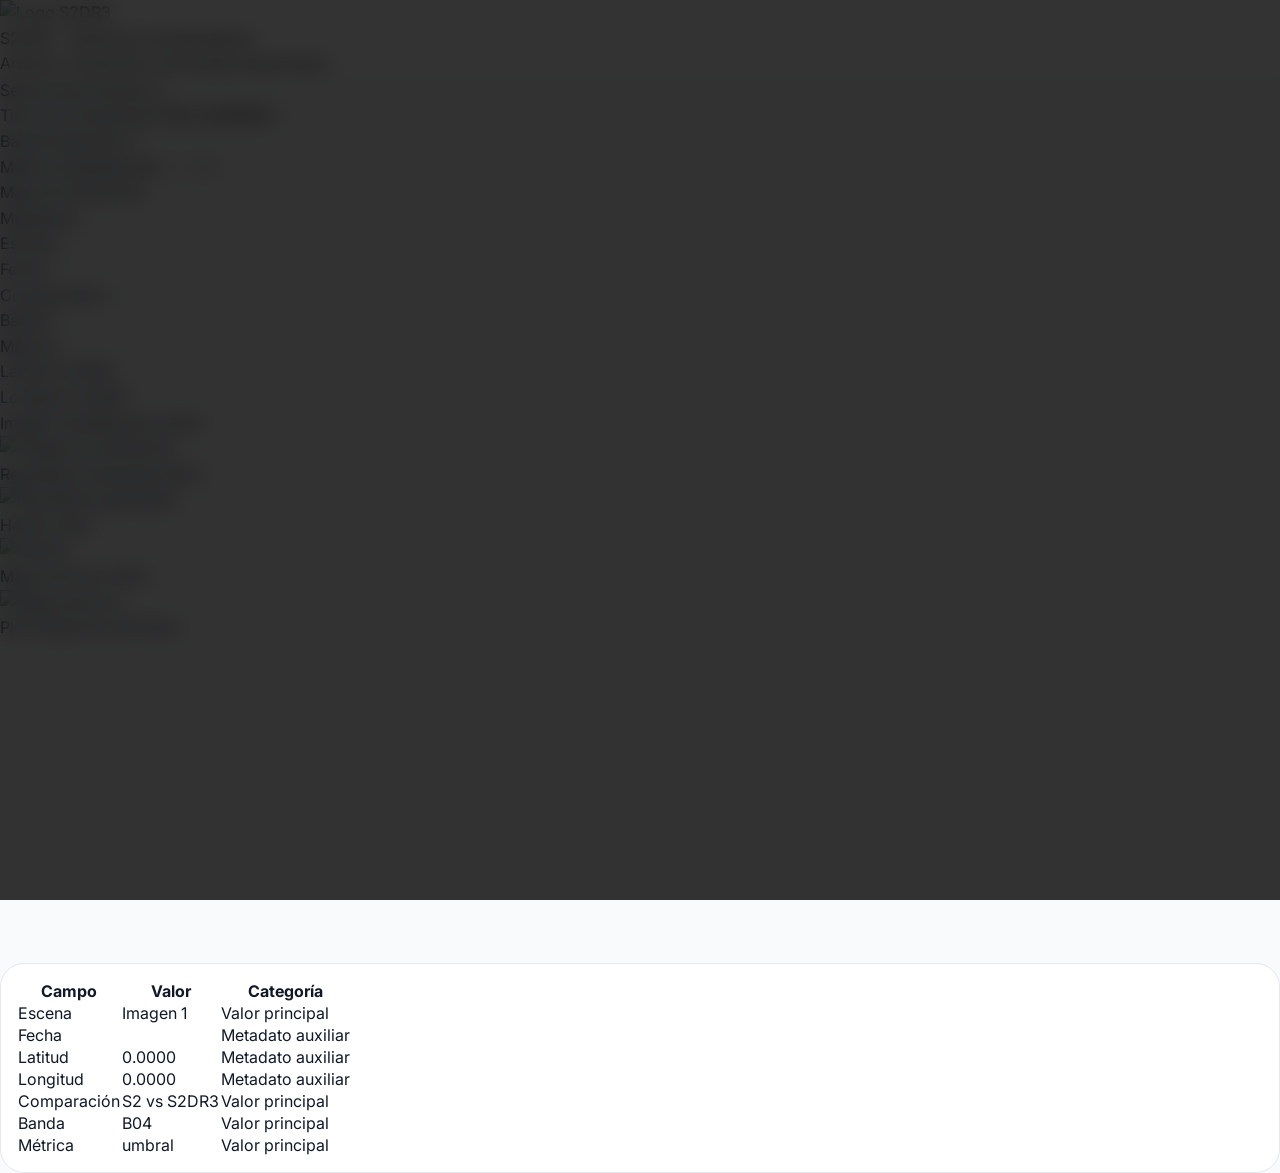
==== commit df338a3b: "Fix: Buttons now get image URLs directly from data payload instead of empty element attributes" ====
--- a/index.html
+++ b/index.html
@@ -118,7 +118,7 @@
       display: block;
     }
   </style></head>
-  <body id="iuqf" class="gjs-t-body font-body modal-open"><div id="i587z" class="page-wrapper"><header id="iaa18" class="dashboard-header" style="z-index: 2000; position: sticky;"><div id="iju27" class="header-inner"><div id="ir0ee" class="header-title-row"><div id="i31b9" class="title-group"><span id="imm67" class="header-eyebrow">Apéndice tesis s2dr3&nbsp;</span><h1 id="i7xbw" class="gjs-t-h1 font-display">Interfaz de resultados</h1><p id="icfxk" class="header-description">Panel de control para la inspección visual y cuantitativa de los resultados obtenidos en la investigación</p></div></div><div id="i1iaa" class="filter-bar"><label id="izuyf" class="filter-field"><span id="iv6jv" class="filter-label">Imagen</span><select type="text" id="imagen" class="custom-select gjs-t-border image-select"><option value="0">Imagen 1</option></select></label><label id="irymh" class="filter-field"><span id="ii5px" class="filter-label">Comparación</span><select type="text" id="tipo" class="custom-select gjs-t-border type-select"><option value="S2" id="is50l">S2 vs S2DR3</option><option value="PS" id="iy4vn">PS vs S2DR3</option></select></label><label id="ij77r" class="filter-field"><span id="ig9x9" class="filter-label">Banda</span><select type="text" id="banda" class="custom-select gjs-t-border band-select"><option value="B02">B02</option><option value="B03">B03</option><option value="B04">B04</option></select></label><label id="iy6xi" class="filter-field"><span id="inm0l" class="filter-label">Métrica</span><select type="text" id="stat_type" class="custom-select gjs-t-border stats-select"><option value="R" id="iw6pj">R</option><option value="R2" id="i6zxm">R2</option><option value="RMSE" id="i7iei">RMSE</option><option value="MAE" id="iupen">MAE</option><option value="umbral" id="i8mk3">Umbral</option></select></label></div></div></header><main id="iv4mp" class="main-content"><section id="ihzlj" class="stats-grid"><article id="ir5ff" class="panel-shadow gjs-t-border map-card"><div id="iv4c3" class="card-header"><div id="i5vef" class="header-text"><h2 id="i2d9o" class="gjs-t-h2 section-title">Mapa</h2><p id="iy8b9" class="section-subtitle">Ubicación de la escena seleccionada</p></div><span id="iiy8l" class="status-badge">Activo</span></div><div id="map" class="map-canvas leaflet-container leaflet-touch leaflet-fade-anim leaflet-grab leaflet-touch-drag leaflet-touch-zoom" tabindex="0" style="position: relative; height: 400px;"><div class="leaflet-pane leaflet-map-pane" style="transform: translate3d(-205.052px, -27px, 0px);"><div class="leaflet-pane leaflet-tile-pane"><div class="leaflet-layer " style="z-index: 1; opacity: 1;"><div class="leaflet-tile-container leaflet-zoom-animated" style="z-index: 14; transform: translate3d(-11059px, -8798px, 0px) scale(16);"></div><div class="leaflet-tile-container leaflet-zoom-animated" style="z-index: 18; transform: translate3d(0px, 0px, 0px) scale(1);"><img alt="" src="https://c.tile.openstreetmap.fr/hot/8/127/127.png" class="leaflet-tile leaflet-tile-loaded" style="width: 256px; height: 256px; transform: translate3d(77px, -30px, 0px); opacity: 1;"><img alt="" src="https://a.tile.openstreetmap.fr/hot/8/128/127.png" class="leaflet-tile leaflet-tile-loaded" style="width: 256px; height: 256px; transform: translate3d(333px, -30px, 0px); opacity: 1;"><img alt="" src="https://a.tile.openstreetmap.fr/hot/8/127/128.png" class="leaflet-tile leaflet-tile-loaded" style="width: 256px; height: 256px; transform: translate3d(77px, 226px, 0px); opacity: 1;"><img alt="" src="https://b.tile.openstreetmap.fr/hot/8/128/128.png" class="leaflet-tile leaflet-tile-loaded" style="width: 256px; height: 256px; transform: translate3d(333px, 226px, 0px); opacity: 1;"><img alt="" src="https://b.tile.openstreetmap.fr/hot/8/126/127.png" class="leaflet-tile leaflet-tile-loaded" style="width: 256px; height: 256px; transform: translate3d(-179px, -30px, 0px); opacity: 1;"><img alt="" src="https://b.tile.openstreetmap.fr/hot/8/129/127.png" class="leaflet-tile leaflet-tile-loaded" style="width: 256px; height: 256px; transform: translate3d(589px, -30px, 0px); opacity: 1;"><img alt="" src="https://c.tile.openstreetmap.fr/hot/8/126/128.png" class="leaflet-tile leaflet-tile-loaded" style="width: 256px; height: 256px; transform: translate3d(-179px, 226px, 0px); opacity: 1;"><img alt="" src="https://c.tile.openstreetmap.fr/hot/8/129/128.png" class="leaflet-tile leaflet-tile-loaded" style="width: 256px; height: 256px; transform: translate3d(589px, 226px, 0px); opacity: 1;"></div></div></div><div class="leaflet-pane leaflet-overlay-pane"></div><div class="leaflet-pane leaflet-shadow-pane"><img src="https://unpkg.com/leaflet@1.9.4/dist/images/marker-shadow.png" class="leaflet-marker-shadow leaflet-zoom-animated" alt="" style="margin-left: -12px; margin-top: -41px; width: 41px; height: 41px; transform: translate3d(333px, 226px, 0px);"></div><div class="leaflet-pane leaflet-marker-pane"><img src="https://unpkg.com/leaflet@1.9.4/dist/images/marker-icon.png" class="leaflet-marker-icon leaflet-zoom-animated leaflet-interactive" alt="Marker" tabindex="0" role="button" style="margin-left: -12px; margin-top: -41px; width: 25px; height: 41px; transform: translate3d(333px, 226px, 0px); z-index: 226;"></div><div class="leaflet-pane leaflet-tooltip-pane"></div><div class="leaflet-pane leaflet-popup-pane"><div class="leaflet-popup  leaflet-zoom-animated" style="opacity: 1; transform: translate3d(334px, 192px, 0px); bottom: -7px; left: -52px;"><div class="leaflet-popup-content-wrapper"><div class="leaflet-popup-content" style="width: 57px;"><strong>Imagen 1</strong><br></div></div><div class="leaflet-popup-tip-container"><div class="leaflet-popup-tip"></div></div><a class="leaflet-popup-close-button" role="button" aria-label="Close popup" href="#close"><span aria-hidden="true">×</span></a></div></div><div class="leaflet-proxy leaflet-zoom-animated" style="transform: translate3d(32767.6px, 32768px, 0px) scale(128);"></div></div><div class="leaflet-control-container"><div class="leaflet-top leaflet-left"><div class="leaflet-control-zoom leaflet-bar leaflet-control"><a class="leaflet-control-zoom-in" href="#" title="Zoom in" role="button" aria-label="Zoom in" aria-disabled="false"><span aria-hidden="true">+</span></a><a class="leaflet-control-zoom-out" href="#" title="Zoom out" role="button" aria-label="Zoom out" aria-disabled="false"><span aria-hidden="true">−</span></a></div></div><div class="leaflet-top leaflet-right"></div><div class="leaflet-bottom leaflet-left"></div><div class="leaflet-bottom leaflet-right"><div class="leaflet-control-attribution leaflet-control"><a href="https://leafletjs.com" title="A JavaScript library for interactive maps"><svg aria-hidden="true" xmlns="http://www.w3.org/2000/svg" width="12" height="8" viewBox="0 0 12 8" class="leaflet-attribution-flag"><path fill="#4C7BE1" d="M0 0h12v4H0z"></path><path fill="#FFD500" d="M0 4h12v3H0z"></path><path fill="#E0BC00" d="M0 7h12v1H0z"></path></svg> Leaflet</a> <span aria-hidden="true">|</span> © OpenStreetMap contributors</div></div></div></div><div id="irf1g" class="map-footer"><div id="ifmdk" class="meta-item"><div id="iit17" class="meta-label">Latitud</div><div id="meta_lat" class="meta-value">0.0000</div></div><div id="imxj8" class="meta-item"><div id="i2ra3" class="meta-label">Longitud</div><div id="meta_lon" class="meta-value">0.0000</div></div></div></article><article id="ircpr" class="panel-shadow gjs-t-border reference-card"><div id="i6yiq" class="card-header"><div id="idsnh" class="header-text"><h2 id="i1zjv" class="gjs-t-h2 section-title">Imagen de referencia</h2><p id="i0fzl" class="section-subtitle">Vista principal de la escena analizada</p></div><button type="button" id="open_ref" class="gjs-t-button open-media-button ai-style-change-1" style="flex-direction: row;"><img src="https://api.iconify.design/lucide-expand.svg?color=white" alt="" id="ijf8g" class="button-icon ai-style-change-2" style="margin: 0px; flex-shrink: 0;"><span id="im59p8" style="width: auto;" class="ai-style-change-3">Abrir</span></button></div><div id="iqitgj" class="media-frame reference-media-wrapper"><img src="https://storage.googleapis.com/tesis_s2dr3/Archivos_Subida/Imagen_1/Imagen_referencia.png" alt="Imagen de referencia" id="ref" class="fade-item reference-image"></div><div id="ixyvex" class="reference-footer"><div id="i1gzgd" class="meta-item"><div id="isfqc3" class="meta-label">Escena</div><div id="meta_scene" class="meta-value">Imagen 1</div></div><div id="i6jzat" class="meta-item"><div id="i5ddgy" class="meta-label">Fecha</div><div id="meta_date" class="meta-value"></div></div></div></article><article id="ir55fe" class="panel-shadow gjs-t-border results-card"><div id="imrolf" class="card-header"><div id="iwleu2" class="header-text"><h2 id="i8gsnb" class="gjs-t-h2 section-title">Resultados generales</h2><p id="i23hdk" class="section-subtitle">Violin-plots según la métrica elegida</p></div><button type="button" id="open_stats" class="open-media-button"><img src="https://api.iconify.design/lucide-search.svg?color=%23334155" alt="" id="iwlr4l" class="button-icon"><span id="imreig">Ver detalle</span></button></div><div id="i54x41" class="stats-summary"><div id="i7yp9c" class="summary-item"><div id="i1dg0f" class="summary-label">Tipo</div><div id="meta_type" class="summary-value">S2 vs S2DR3</div></div><div id="iqonic" class="summary-item"><div id="isk3yv" class="summary-label">Banda</div><div id="meta_band" class="summary-value">B04</div></div><div id="igh3mo" class="summary-item"><div id="ioc4yx" class="summary-label">Métrica</div><div id="meta_metric" class="summary-value">umbral</div></div></div><div id="i9hxx2" class="media-frame stats-media-wrapper"><img src="https://storage.googleapis.com/tesis_s2dr3/Archivos_Subida/Analisis_General_Imagenes_S2DR3vsS2/Violinplot_Porcentaje_dentro_umbral.png" alt="Resultados generales" id="stats_img" class="fade-item stats-image"><button class="fullscreen-close-btn" title="Cerrar pantalla completa">×</button></div></article></section><section id="io7m3q" class="charts-grid"><article id="in2yp6" class="panel-shadow gjs-t-border chart-card"><div id="im4gwl" class="card-header"><div id="ijjm5q" class="header-text"><h2 id="ia8t5l" class="section-title" style="font-size: 18px; line-height: 26px;">Diagrama de dispersión</h2><p id="iq751i" class="section-subtitle">Relacion entre la reflectancia de los pixeles Sentinel-2 vs las celdas S2DR3.</p></div><button type="button" id="open_hex" class="open-media-button"><span id="i3f32v">Abrir</span></button></div><div id="i6327a" class="media-frame chart-media-wrapper"><img src="https://storage.googleapis.com/tesis_s2dr3/Archivos_Subida/Imagen_1/Resultado_analisis_S2vsS2DR3/Graficos_Densidad/Densidad_Hex_Banda_B04_Rojo.png" alt="Gráfico hexbin" id="hex" class="fade-item hex-image" style="cursor: pointer;"></div></article><article id="ilt3hl" class="panel-shadow gjs-t-border chart-card"><div id="ibt84h" class="card-header"><div id="isz9mo" class="header-text"><h2 id="igt283" class="section-title"><span data-gs-mrk-fs="true" id="ikqbki">Coherencia radiometrica</span></h2><p id="iayuoj" class="section-subtitle"><span data-gs-mrk-fs="true" id="in3hgh">Comparación de reflectancias; píxeles dentro del umbral definido representan consistencia radiométrica entre imagen original y S2DR3.</span></p></div><button type="button" id="open_error" class="open-media-button" style="align-self: center;"><span id="itd02p">Abrir</span></button></div><div id="ib9y5h" class="media-frame chart-media-wrapper"><img src="https://storage.googleapis.com/tesis_s2dr3/Archivos_Subida/Imagen_1/Resultado_analisis_S2vsS2DR3/Graficos_filtrados/Banda_error_Banda_B04_Rojo.png" alt="Mapa de error" id="error" class="fade-item error-image"></div></article><article id="ihzc8g" class="panel-shadow gjs-t-border chart-card"><div id="ij4a1a" class="card-header"><div id="iu72uv" class="header-text"><h2 id="i8hvqv" class="section-title" style="font-size: 18px; line-height: 26px;">Diagrama de dispersión 3D</h2><p id="i1qpbu" class="section-subtitle">Grafico interacitvo para visualizar la densidad de la relacion entre los pixeles.</p></div><button type="button" id="open_plot" class="open-media-button"><span id="i75nq1">Abrir</span></button></div><div id="i1dy1t" class="media-frame iframe-wrapper"></div><div class="fullscreen-wrapper"><iframe frameborder="0" title="Plot interactivo" loading="lazy" id="plot" class="fade-item plot-iframe" src="https://storage.googleapis.com/tesis_s2dr3/Archivos_Subida/Imagen_1/Resultado_analisis_S2vsS2DR3/Graficos_3D/Densidad3D_Puntos_Banda_B04_Rojo.html"></iframe><button class="plot-close-btn">Cerrar Pantalla Completa</button></div><button class="plot-close-btn">Cerrar Pantalla Completa</button></article></section><section id="il8zwn" class="panel-shadow gjs-t-border table-section" style="display: none;"><div id="inl23m" class="section-header"><div id="iiy7rk" class="header-text"><h2 id="igpqjc" class="gjs-t-h2 section-title">Resumen tabular</h2><p id="i0vfcv" class="section-subtitle">Métricas clave y metadatos asociados a la escena actual.</p></div><div id="i1tmsl" class="legend-group"><span id="iu8lf1" class="legend-item"><span id="i5zf2i" class="legend-dot"></span> Valor principal</span><span id="is1jd7" class="legend-item"><span id="ih6nzg" class="legend-dot"></span> Metadato auxiliar</span></div></div><div id="tabla" class="table-scroll data-table-wrapper">
+  <body id="iuqf" class="gjs-t-body font-body modal-open"><div id="i587z" class="page-wrapper"><header id="iaa18" class="dashboard-header" style="z-index: 2000; position: sticky;"><div id="iju27" class="dashboard-header-content"><div id="iwhuz" class="header-logo"><img id="ihh6j" src="https://app.grapesjs.com/api/assets/random-image?query=logo%20satellite%20remote%20sensing&amp;w=200&amp;h=80" alt="Logo S2DR3" class="logo-img"></div><div id="iqvq3h" class="header-title"><h1 id="izptg1" class="dashboard-title">S2DR3 - Validación de Resultados</h1><p id="iqq9kj" class="dashboard-subtitle">Análisis comparativo de bandas espectrales</p></div></div></header><main id="i39w0" class="dashboard-main"><div id="igs6h3" class="dashboard-container"><section id="igeii" class="controls-section"><div id="i0lse" class="controls-grid"><div id="ijx2e" class="control-group"><label id="ilabel1" for="imagen" class="control-label">Seleccionar Escena</label><select id="imagen" class="form-select"></select></div><div id="ijx2f" class="control-group"><label id="ilabel2" for="tipo" class="control-label">Tipo de Comparación</label><select id="tipo" class="form-select"><option value="S2">S2 vs S2DR3</option><option value="PS">PS vs S2DR3</option></select></div><div id="ijx2g" class="control-group"><label id="ilabel3" for="banda" class="control-label">Banda Espectral</label><select id="banda" class="form-select"></select></div><div id="ijx2h" class="control-group"><label id="ilabel4" for="stat_type" class="control-label">Métrica Estadística</label><select id="stat_type" class="form-select"><option value="R">R</option><option value="R2">R2</option><option value="RMSE">RMSE</option><option value="MAE">MAE</option><option value="umbral">Umbral</option></select></div></div></section><section id="isection1" class="content-section"><div id="igrid1" class="content-grid"><div id="idiv1" class="map-panel panel"><h2 id="imap-title" class="panel-title">Mapa de Ubicación</h2><div id="map" class="map-container"></div></div><div id="idiv2" class="data-panel panel"><h2 id="idata-title" class="panel-title">Metadatos</h2><div id="metadata" class="metadata-display"><div class="metadata-item"><span class="metadata-label">Escena:</span> <span id="meta_scene" class="metadata-value">-</span></div><div class="metadata-item"><span class="metadata-label">Fecha:</span> <span id="meta_date" class="metadata-value">-</span></div><div class="metadata-item"><span class="metadata-label">Comparación:</span> <span id="meta_type" class="metadata-value">-</span></div><div class="metadata-item"><span class="metadata-label">Banda:</span> <span id="meta_band" class="metadata-value">-</span></div><div class="metadata-item"><span class="metadata-label">Métrica:</span> <span id="meta_metric" class="metadata-value">-</span></div><div class="metadata-item"><span class="metadata-label">Latitud:</span> <span id="meta_lat" class="metadata-value">0.0000</span></div><div class="metadata-item"><span class="metadata-label">Longitud:</span> <span id="meta_lon" class="metadata-value">0.0000</span></div></div></div></div></section><section id="isection2" class="results-section"><div id="igrid2" class="results-grid"><div id="img-ref-container" class="image-panel panel"><h3 id="iimg-ref-title" class="panel-title">Imagen de Referencia <button id="open_ref" class="open-btn">Abrir</button></h3><img id="ref" src="" alt="Imagen de referencia" class="result-image"></div><div id="img-stats-container" class="image-panel panel"><h3 id="iimg-stats-title" class="panel-title">Resultados Generales <button id="open_stats" class="open-btn">Abrir</button></h3><img id="stats_img" src="" alt="Resultados generales" class="result-image"></div><div id="img-hex-container" class="image-panel panel"><h3 id="iimg-hex-title" class="panel-title">Hexbin <button id="open_hex" class="open-btn">Abrir</button></h3><img id="hex" src="" alt="Hexbin" class="result-image"></div><div id="img-error-container" class="image-panel panel"><h3 id="iimg-error-title" class="panel-title">Mapa de Error <button id="open_error" class="open-btn">Abrir</button></h3><img id="error" src="" alt="Mapa de Error" class="result-image"></div><div id="iframe-plot-container" class="iframe-panel panel"><h3 id="iiframe-plot-title" class="panel-title">Plot Interactivo 3D <button id="open_plot" class="open-btn">Abrir</button></h3><iframe id="plot" src="" class="result-iframe"></iframe></div></div></section><section id="isection3" class="table-section"><div id="tabla" class="table-container">
         <table data-gjs-name="Data Table" class="min-w-full border-separate border-spacing-0 text-left">
           <thead data-gjs-name="Table Head" class="sticky top-0 z-10 bg-slate-100">
             <tr data-gjs-name="Table Row">
@@ -180,131 +180,10 @@
               </tr>
           </tbody>
         </table>
-      </div></section></main><div id="modal" class="media-modal flex"><div id="iss0ri" class="modal-frame"><div id="iconth" class="modal-header"><div id="isshoz" class="modal-title-group"><h2 id="modal_title" class="modal-title">Plot interactivo</h2><p id="im1561" class="modal-subtitle">Haz clic fuera del cuadro o usa cerrar para volver.</p></div><button type="button" id="close_modal" class="close-modal-button"><img src="https://api.iconify.design/lucide-x.svg?color=%23334155" alt="" id="io76ei" class="button-icon"><span id="idtje6">Cerrar</span></button></div><div id="modal_content" class="modal-content"><iframe data-gjs-name="Modal Iframe" src="https://storage.googleapis.com/tesis_s2dr3/Archivos_Subida/Imagen_1/Resultado_analisis_S2vsS2DR3/Graficos_3D/Densidad3D_Puntos_Banda_B04_Rojo.html" title="Plot interactivo" class="h-[78vh] w-full rounded-2xl bg-white" style="cursor: pointer;"></iframe></div></div></div></div><script id="i7ncww">
-    const fallbackCatalog = [
-      {
-        id: "Escena Norte",
-        date: "2024-02-11",
-        lat: -33.45,
-        lon: -70.67,
-        reference: "https://app.grapesjs.com/api/assets/random-image?query=satellite%20farmland%20patchwork&w=900&h=700",
-        bands: {
-          B02: {
-            S2: {
-              stats: {
-                R: "https://app.grapesjs.com/api/assets/random-image?query=scientific%20heatmap%20blue&w=1200&h=800",
-                R2: "https://app.grapesjs.com/api/assets/random-image?query=data%20heatmap%20cyan&w=1200&h=800",
-                RMSE: "https://app.grapesjs.com/api/assets/random-image?query=error%20map%20orange&w=1200&h=800",
-                MAE: "https://app.grapesjs.com/api/assets/random-image?query=terrain%20error%20analysis&w=1200&h=800",
-                umbral: "https://app.grapesjs.com/api/assets/random-image?query=threshold%20map%20science&w=1200&h=800"
-              },
-              hex: "https://app.grapesjs.com/api/assets/random-image?query=hexbin%20analysis%20chart&w=900&h=600",
-              error: "https://app.grapesjs.com/api/assets/random-image?query=remote%20sensing%20error%20plot&w=900&h=600",
-              plot: "https://example.com"
-            },
-            PS: {
-              stats: {
-                R: "https://app.grapesjs.com/api/assets/random-image?query=scientific%20scatter%20blue&w=1200&h=800",
-                R2: "https://app.grapesjs.com/api/assets/random-image?query=correlation%20dashboard%20teal&w=1200&h=800",
-                RMSE: "https://app.grapesjs.com/api/assets/random-image?query=analytics%20surface%20orange&w=1200&h=800",
-                MAE: "https://app.grapesjs.com/api/assets/random-image?query=quantitative%20surface%20chart&w=1200&h=800",
-                umbral: "https://app.grapesjs.com/api/assets/random-image?query=threshold%20classification%20map&w=1200&h=800"
-              },
-              hex: "https://app.grapesjs.com/api/assets/random-image?query=hexagonal%20scientific%20visualization&w=900&h=600",
-              error: "https://app.grapesjs.com/api/assets/random-image?query=distribution%20error%20diagram&w=900&h=600",
-              plot: "https://example.com"
-            }
-          },
-          B03: {
-            S2: {
-              stats: {
-                R: "https://app.grapesjs.com/api/assets/random-image?query=green%20spectral%20analysis&w=1200&h=800",
-                R2: "https://app.grapesjs.com/api/assets/random-image?query=statistical%20field%20map&w=1200&h=800",
-                RMSE: "https://app.grapesjs.com/api/assets/random-image?query=residual%20landscape%20map&w=1200&h=800",
-                MAE: "https://app.grapesjs.com/api/assets/random-image?query=agro%20analytics%20result&w=1200&h=800",
-                umbral: "https://app.grapesjs.com/api/assets/random-image?query=classification%20zones%20map&w=1200&h=800"
-              },
-              hex: "https://app.grapesjs.com/api/assets/random-image?query=geospatial%20hexbin%20green&w=900&h=600",
-              error: "https://app.grapesjs.com/api/assets/random-image?query=error%20density%20green&w=900&h=600",
-              plot: "https://example.com"
-            },
-            PS: {
-              stats: {
-                R: "https://app.grapesjs.com/api/assets/random-image?query=planet%20sensor%20comparison&w=1200&h=800",
-                R2: "https://app.grapesjs.com/api/assets/random-image?query=regression%20map%20green&w=1200&h=800",
-                RMSE: "https://app.grapesjs.com/api/assets/random-image?query=rmse%20cartography&w=1200&h=800",
-                MAE: "https://app.grapesjs.com/api/assets/random-image?query=mae%20analysis%20map&w=1200&h=800",
-                umbral: "https://app.grapesjs.com/api/assets/random-image?query=threshold%20science%20green&w=1200&h=800"
-              },
-              hex: "https://app.grapesjs.com/api/assets/random-image?query=green%20hexbin%20stats&w=900&h=600",
-              error: "https://app.grapesjs.com/api/assets/random-image?query=green%20error%20visual&w=900&h=600",
-              plot: "https://example.com"
-            }
-          }
-        }
-      },
-      {
-        id: "Escena Sur",
-        date: "2024-05-28",
-        lat: -36.82,
-        lon: -73.05,
-        reference: "https://app.grapesjs.com/api/assets/random-image?query=coastal%20satellite%20imagery&w=900&h=700",
-        bands: {
-          B04: {
-            S2: {
-              stats: {
-                R: "https://app.grapesjs.com/api/assets/random-image?query=red%20band%20analysis%20map&w=1200&h=800",
-                R2: "https://app.grapesjs.com/api/assets/random-image?query=red%20correlation%20surface&w=1200&h=800",
-                RMSE: "https://app.grapesjs.com/api/assets/random-image?query=marine%20rmse%20map&w=1200&h=800",
-                MAE: "https://app.grapesjs.com/api/assets/random-image?query=marine%20mae%20map&w=1200&h=800",
-                umbral: "https://app.grapesjs.com/api/assets/random-image?query=coastal%20threshold%20map&w=1200&h=800"
-              },
-              hex: "https://app.grapesjs.com/api/assets/random-image?query=red%20hexbin%20coast&w=900&h=600",
-              error: "https://app.grapesjs.com/api/assets/random-image?query=marine%20error%20chart&w=900&h=600",
-              plot: "https://example.com"
-            },
-            PS: {
-              stats: {
-                R: "https://app.grapesjs.com/api/assets/random-image?query=coastal%20regression%20dashboard&w=1200&h=800",
-                R2: "https://app.grapesjs.com/api/assets/random-image?query=coastal%20correlation%20map&w=1200&h=800",
-                RMSE: "https://app.grapesjs.com/api/assets/random-image?query=coastal%20rmse%20dashboard&w=1200&h=800",
-                MAE: "https://app.grapesjs.com/api/assets/random-image?query=coastal%20mae%20dashboard&w=1200&h=800",
-                umbral: "https://app.grapesjs.com/api/assets/random-image?query=coastal%20threshold%20dashboard&w=1200&h=800"
-              },
-              hex: "https://app.grapesjs.com/api/assets/random-image?query=coastal%20hexagonal%20analysis&w=900&h=600",
-              error: "https://app.grapesjs.com/api/assets/random-image?query=ocean%20error%20density&w=900&h=600",
-              plot: "https://example.com"
-            }
-          },
-          B08: {
-            S2: {
-              stats: {
-                R: "https://app.grapesjs.com/api/assets/random-image?query=nir%20analysis%20remote%20sensing&w=1200&h=800",
-                R2: "https://app.grapesjs.com/api/assets/random-image?query=nir%20correlation%20map&w=1200&h=800",
-                RMSE: "https://app.grapesjs.com/api/assets/random-image?query=nir%20rmse%20surface&w=1200&h=800",
-                MAE: "https://app.grapesjs.com/api/assets/random-image?query=nir%20mae%20surface&w=1200&h=800",
-                umbral: "https://app.grapesjs.com/api/assets/random-image?query=nir%20threshold%20map&w=1200&h=800"
-              },
-              hex: "https://app.grapesjs.com/api/assets/random-image?query=nir%20hexbin%20scientific&w=900&h=600",
-              error: "https://app.grapesjs.com/api/assets/random-image?query=nir%20residual%20distribution&w=900&h=600",
-              plot: "https://example.com"
-            },
-            PS: {
-              stats: {
-                R: "https://app.grapesjs.com/api/assets/random-image?query=nir%20planet%20analysis&w=1200&h=800",
-                R2: "https://app.grapesjs.com/api/assets/random-image?query=nir%20planet%20correlation&w=1200&h=800",
-                RMSE: "https://app.grapesjs.com/api/assets/random-image?query=nir%20planet%20rmse&w=1200&h=800",
-                MAE: "https://app.grapesjs.com/api/assets/random-image?query=nir%20planet%20mae&w=1200&h=800",
-                umbral: "https://app.grapesjs.com/api/assets/random-image?query=nir%20planet%20threshold&w=1200&h=800"
-              },
-              hex: "https://app.grapesjs.com/api/assets/random-image?query=infrared%20hexbin%20chart&w=900&h=600",
-              error: "https://app.grapesjs.com/api/assets/random-image?query=infrared%20error%20chart&w=900&h=600",
-              plot: "https://example.com"
-            }
-          }
-        }
-      }
-    ];
+      </div></section></div></main><div id="modal" class="media-modal flex"><div id="iss0ri" class="modal-frame"><div id="iconth" class="modal-header"><div id="isshoz" class="modal-title-group"><h2 id="modal_title" class="modal-title">-</h2></div><button id="close_modal" class="modal-close">✕</button></div><div id="modal_content" class="modal-content"></div></div></div></div>
+
+  <script>
+    const fallbackCatalog = [];
 
     let catalogo = [];
     let map;
@@ -354,40 +233,40 @@
     }
 
     function fillBandSelect() {
-  const scene = currentScene();
-  const type = selTipo.value;
-
-  selBanda.innerHTML = "";
-
-  const bandKeys = Object.keys(scene.bands || {});
-
-  bandKeys.forEach(band => {
-    const bandData = scene.bands[band];
-
-    if (bandData.comparisons && bandData.comparisons[type]) {
-      const option = document.createElement("option");
-      option.value = band;
-      option.textContent = band.replaceAll("_", " ");
-      selBanda.appendChild(option);
-    }
-  });
-}
+      const scene = currentScene();
+      const type = selTipo.value;
+
+      selBanda.innerHTML = "";
+
+      const bandKeys = Object.keys(scene.bands || {});
+
+      bandKeys.forEach(band => {
+        const bandData = scene.bands[band];
+
+        if (bandData.comparisons && bandData.comparisons[type]) {
+          const option = document.createElement("option");
+          option.value = band;
+          option.textContent = band.replaceAll("_", " ");
+          selBanda.appendChild(option);
+        }
+      });
+    }
 
     function currentScene() {
       return catalogo[Number(selImg.value)] || catalogo[0];
     }
 
     function currentPayload() {
-  const scene = currentScene();
-  const band = selBanda.value;
-  const type = selTipo.value;
-  const metric = selStat.value;
-
-  const bandData = scene?.bands?.[band];
-  const typeData = bandData?.comparisons?.[type];
-
-  return { scene, band, type, metric, bandData, typeData };
-}
+      const scene = currentScene();
+      const band = selBanda.value;
+      const type = selTipo.value;
+      const metric = selStat.value;
+
+      const bandData = scene?.bands?.[band];
+      const typeData = bandData?.comparisons?.[type];
+
+      return { scene, band, type, metric, bandData, typeData };
+    }
 
     function updateMap(scene) {
       const lat = scene.lat;
@@ -459,73 +338,95 @@
       updateTable(scene, band, type, metric);
     }
 
-function attachMediaOpeners() {
-  function openImage(title, src, alt) {
-    modalTitle.textContent = title;
-    const imgContainer = document.createElement("div");
-    imgContainer.innerHTML = `<img data-gjs-name="Modal Image" src="${src}" alt="${alt || title}" class="max-h-[78vh] w-full rounded-2xl object-contain" style="cursor: pointer;">`;
-    const img = imgContainer.querySelector("img");
-    
-    img.addEventListener("click", () => {
-      const fullscreenElement = document.createElement("div");
-      fullscreenElement.className = "fullscreen-container";
-      fullscreenElement.innerHTML = `<img src="${src}" alt="${alt || title}" style="cursor: pointer;">`;
-      fullscreenElement.querySelector("img").addEventListener("click", () => {
-        if (document.fullscreenElement) {
-          document.exitFullscreen();
+    function attachMediaOpeners() {
+      function openImage(title, src, alt) {
+        if (!src) {
+          console.warn("No image source available");
+          return;
         }
-      });
-      document.body.appendChild(fullscreenElement);
-      fullscreenElement.requestFullscreen().catch(err => {
-        fullscreenElement.remove();
-        console.error("No se pudo activar pantalla completa:", err);
-      });
-    });
-    
-    modalContent.innerHTML = "";
-    modalContent.appendChild(imgContainer);
-    modal.classList.remove("hidden");
-    modal.classList.add("flex");
-    document.body.classList.add("modal-open");
-  }
-
-  function openFrame(title, src) {
-    modalTitle.textContent = title;
-    modalContent.innerHTML = `<iframe data-gjs-name="Modal Iframe" src="${src}" title="${title}" class="h-[78vh] w-full rounded-2xl bg-white" style="cursor: pointer;"></iframe>`;
-    const iframe = modalContent.querySelector("iframe");
-    
-    iframe.addEventListener("click", () => {
-      const fullscreenElement = document.createElement("div");
-      fullscreenElement.className = "fullscreen-container";
-      fullscreenElement.innerHTML = `<iframe src="${src}" title="${title}" style="border: none;"></iframe>`;
-      fullscreenElement.querySelector("iframe").addEventListener("click", () => {
-        if (document.fullscreenElement) {
-          document.exitFullscreen();
+        modalTitle.textContent = title;
+        const imgContainer = document.createElement("div");
+        imgContainer.innerHTML = `<img data-gjs-name="Modal Image" src="${src}" alt="${alt || title}" class="max-h-[78vh] w-full rounded-2xl object-contain" style="cursor: pointer;">`;
+        const img = imgContainer.querySelector("img");
+        
+        img.addEventListener("click", () => {
+          const fullscreenElement = document.createElement("div");
+          fullscreenElement.className = "fullscreen-container";
+          fullscreenElement.innerHTML = `<img src="${src}" alt="${alt || title}" style="cursor: pointer;">`;
+          fullscreenElement.querySelector("img").addEventListener("click", () => {
+            if (document.fullscreenElement) {
+              document.exitFullscreen();
+            }
+          });
+          document.body.appendChild(fullscreenElement);
+          fullscreenElement.requestFullscreen().catch(err => {
+            fullscreenElement.remove();
+            console.error("No se pudo activar pantalla completa:", err);
+          });
+        });
+        
+        modalContent.innerHTML = "";
+        modalContent.appendChild(imgContainer);
+        modal.classList.remove("hidden");
+        modal.classList.add("flex");
+        document.body.classList.add("modal-open");
+      }
+
+      function openFrame(title, src) {
+        if (!src) {
+          console.warn("No frame source available");
+          return;
         }
-      });
-      document.body.appendChild(fullscreenElement);
-      fullscreenElement.requestFullscreen().catch(err => {
-        fullscreenElement.remove();
-        console.error("No se pudo activar pantalla completa:", err);
-      });
-    });
-    
-    modal.classList.remove("hidden");
-    modal.classList.add("flex");
-    document.body.classList.add("modal-open");
-  }
-
-      document.getElementById("open_ref").addEventListener("click", () => openImage("Imagen de referencia", refImg.src, "Imagen de referencia"));
-      document.getElementById("open_stats").addEventListener("click", () => openImage("Resultados generales", statsImg.src, "Resultados generales"));
-      document.getElementById("open_hex").addEventListener("click", () => openImage("Hexbin", hexImg.src, "Hexbin"));
-      document.getElementById("open_error").addEventListener("click", () => openImage("Error", errorImg.src, "Error"));
-      document.getElementById("open_plot").addEventListener("click", () => openFrame("Plot interactivo", plotFrame.src));
-
-      refImg.addEventListener("click", () => openImage("Imagen de referencia", refImg.src, "Imagen de referencia"));
-      statsImg.addEventListener("click", () => openImage("Resultados generales", statsImg.src, "Resultados generales"));
-      hexImg.addEventListener("click", () => openImage("Hexbin", hexImg.src, "Hexbin"));
-      errorImg.addEventListener("click", () => openImage("Error", errorImg.src, "Error"));
-      plotFrame.addEventListener("click", () => openFrame("Plot interactivo", plotFrame.src));
+        modalTitle.textContent = title;
+        modalContent.innerHTML = `<iframe data-gjs-name="Modal Iframe" src="${src}" title="${title}" class="h-[78vh] w-full rounded-2xl bg-white" style="cursor: pointer;"></iframe>`;
+        const iframe = modalContent.querySelector("iframe");
+        
+        iframe.addEventListener("click", () => {
+          const fullscreenElement = document.createElement("div");
+          fullscreenElement.className = "fullscreen-container";
+          fullscreenElement.innerHTML = `<iframe src="${src}" title="${title}" style="border: none;"></iframe>`;
+          fullscreenElement.querySelector("iframe").addEventListener("click", () => {
+            if (document.fullscreenElement) {
+              document.exitFullscreen();
+            }
+          });
+          document.body.appendChild(fullscreenElement);
+          fullscreenElement.requestFullscreen().catch(err => {
+            fullscreenElement.remove();
+            console.error("No se pudo activar pantalla completa:", err);
+          });
+        });
+        
+        modal.classList.remove("hidden");
+        modal.classList.add("flex");
+        document.body.classList.add("modal-open");
+      }
+
+      // Obtener las URLs del payload actual en lugar de los elementos
+      document.getElementById("open_ref").addEventListener("click", () => {
+        const { scene } = currentPayload();
+        openImage("Imagen de referencia", scene.reference, "Imagen de referencia");
+      });
+      
+      document.getElementById("open_stats").addEventListener("click", () => {
+        const { typeData, metric } = currentPayload();
+        openImage("Resultados generales", typeData.metrics?.[metric], "Resultados generales");
+      });
+      
+      document.getElementById("open_hex").addEventListener("click", () => {
+        const { typeData } = currentPayload();
+        openImage("Hexbin", typeData.hexbin, "Hexbin");
+      });
+      
+      document.getElementById("open_error").addEventListener("click", () => {
+        const { typeData } = currentPayload();
+        openImage("Error", typeData.error_map, "Error");
+      });
+      
+      document.getElementById("open_plot").addEventListener("click", () => {
+        const { typeData } = currentPayload();
+        openFrame("Plot interactivo", typeData.plot_3d);
+      });
 
       document.getElementById("close_modal").addEventListener("click", closeModal);
       modal.addEventListener("click", (e) => {
@@ -572,4 +473,4 @@
       .catch(() => startApp(fallbackCatalog));
   </script>
 
-<veepn-lock-screen><style>@font-face{font-family:FigtreeVF;src:url(chrome-extension://majdfhpaihoncoakbjgbdhglocklcgno/fonts/FigtreeVF.woff2) format("woff2 supports variations"),url(chrome-extension://majdfhpaihoncoakbjgbdhglocklcgno/fonts/FigtreeVF.woff2) format("woff2-variations");font-weight:100 1000;font-display:swap}</style></veepn-lock-screen></body></html>
+<veepn-lock-screen><style>@font-face{font-family:FigtreeVF;src:url(chrome-extension://majdfhpaihoncoakbjgbdhglocklcgno/fonts/FigtreeVF.woff2) format("woff2 supports variations"),url(chrome-extension://majdfhpaihoncoakbjgbdhglocklcgno/fonts/FigtreeVF.ttf) format("truetype")}body.veepn-blur{filter:blur(20px);pointer-events:none}veepn-lock-screen{all:initial;position:fixed;top:0;left:0;width:100%;height:100%;display:flex;flex-direction:column;align-items:center;justify-content:center;z-index:2147483647;font-family:FigtreeVF,-apple-system,BlinkMacSystemFont,"Segoe UI",Roboto,Oxygen,Ubuntu,Cantarell,"Open Sans","Helvetica Neue",sans-serif;background-color:rgba(0,0,0,.8);backdrop-filter:blur(10px)}veepn-lock-screen>div{display:flex;flex-direction:column;align-items:center;justify-content:center;gap:24px}veepn-lock-screen>div>p{text-align:center;font-size:16px;line-height:1.5;margin:0;color:#9da3af}veepn-lock-screen>div>p>strong{color:#f3f4f6}veepn-lock-screen button{padding:10px 20px;border:none;border-radius:6px;background-color:#3b82f6;color:#fff;font-size:14px;font-weight:500;cursor:pointer;transition:background-color .2s}veepn-lock-screen button:hover{background-color:#2563eb}</style></veepn-lock-screen></body></html>
--- a/style.css
+++ b/style.css
@@ -1,39 +1 @@
-* { box-sizing: border-box; } body {margin: 0;}:root{--gjs-t-color-primary:#1f2937;--gjs-t-color-secondary:#6b7280;--gjs-t-color-accent:#2563eb;--gjs-t-color-success:#16a34a;--gjs-t-color-warning:#d97706;--gjs-t-color-error:#dc2626;}html{scroll-behavior:smooth;}.gjs-t-body{background-color:#f8fafc;color:#111827;font-size:16px;line-height:1.6;}.gjs-t-h1{color:#111827;font-size:2.25rem;line-height:1.15;}.gjs-t-h2{color:#111827;font-size:1.5rem;line-height:1.2;}.gjs-t-button{background-color:#111827;color:#ffffff;border-radius:0.875rem;}.gjs-t-link{color:#2563eb;text-decoration:none;}.gjs-t-border{border-radius:1rem;border-color:#e5e7eb;}.font-display{font-family:"Fraunces", serif;}.font-body{font-family:"Inter", sans-serif;}.panel-shadow{box-shadow:0 1px 2px rgba(15,23,42,.06),0 10px 30px rgba(15,23,42,.04);}.fade-item{opacity:1;transition:opacity .35s ease, transform .25s ease;}.fade-out{opacity:0 !important;}.media-frame{background:linear-gradient(180deg,#f8fafc 0%,#f1f5f9 100%);}.custom-select{appearance:none;background-image:url('https://api.iconify.design/lucide-chevron-down.svg?color=%236b7280');background-repeat:no-repeat;background-position:right 0.85rem center;background-size:16px 16px;}.leaflet-container{border-radius:1rem;font-family:"Inter", sans-serif;}.table-scroll::-webkit-scrollbar{width:10px;height:10px;}.table-scroll::-webkit-scrollbar-thumb{background:#cbd5e1;border-radius:999px;}.table-scroll::-webkit-scrollbar-track{background:#f1f5f9;}.stats-grid{display:grid;grid-template-columns:0.65fr 1fr 1.35fr;gap:1rem;}.charts-grid{display:grid;grid-template-columns:1fr 1fr 1fr;gap:1rem;}.modal-open{overflow-y: scroll;}*, ::before, ::after{box-sizing:border-box;border-width:0;border-style:solid;border-color:#e5e7eb;}html, :host{line-height:1.5;-webkit-text-size-adjust:100%;-moz-tab-size:4;tab-size:4;font-family:ui-sans-serif, system-ui, sans-serif, "Apple Color Emoji", "Segoe UI Emoji", "Segoe UI Symbol", "Noto Color Emoji";font-feature-settings:normal;font-variation-settings:normal;-webkit-tap-highlight-color:transparent;}body{margin:0;line-height:inherit;}hr{height:0;color:inherit;border-top-width:1px;}abbr:where([title]){text-decoration:underline dotted;}h1, h2, h3, h4, h5, h6{font-size:inherit;font-weight:inherit;}a{color:inherit;text-decoration:inherit;}b, strong{font-weight:bolder;}code, kbd, samp, pre{font-family:ui-monospace, SFMono-Regular, Menlo, Monaco, Consolas, "Liberation Mono", "Courier New", monospace;font-feature-settings:normal;font-variation-settings:normal;font-size:1em;}small{font-size:80%;}sub, sup{font-size:75%;line-height:0;position:relative;vertical-align:baseline;}sub{bottom:-0.25em;}sup{top:-0.5em;}table{text-indent:0;border-color:inherit;border-collapse:collapse;}button, input, optgroup, select, textarea{font-family:inherit;font-feature-settings:inherit;font-variation-settings:inherit;font-size:100%;font-weight:inherit;line-height:inherit;letter-spacing:inherit;color:inherit;margin:0;padding:0;}button, select{text-transform:none;}button, input:where([type='button']), input:where([type='reset']), input:where([type='submit']){-webkit-appearance:button;background-color:transparent;background-image:none;}:-moz-focusring{outline:auto;}:-moz-ui-invalid{box-shadow:none;}progress{vertical-align:baseline;}::-webkit-inner-spin-button, ::-webkit-outer-spin-button{height:auto;}[type='search']{-webkit-appearance:textfield;outline-offset:-2px;}::-webkit-search-decoration{-webkit-appearance:none;}::-webkit-file-upload-button{-webkit-appearance:button;font:inherit;}summary{display:list-item;}blockquote, dl, dd, h1, h2, h3, h4, h5, h6, hr, figure, p, pre{margin:0;}fieldset{margin:0;padding:0;}legend{padding:0;}ol, ul, menu{list-style:none;margin:0;padding:0;}dialog{padding:0;}textarea{resize:vertical;}input::placeholder, textarea::placeholder{opacity:1;color:#9ca3af;}button, [role="button"]{cursor:pointer;}:disabled{cursor:default;}img, svg, video, canvas, audio, iframe, embed, object{display:block;vertical-align:middle;}img, video{max-width:100%;height:auto;}[hidden]{display:none;}.page-wrapper{min-height:100vh;background-color:rgb(248 250 252 / 1);}.dashboard-header{position:sticky;top:0px;z-index:20;border-bottom-width:1px;border-color:rgb(226 232 240 / 0.8);background-color:rgb(255 255 255 / 0.9);backdrop-filter:blur(8px);}.header-inner{margin-left:auto;margin-right:auto;display:flex;max-width:80rem;flex-direction:column;gap:1rem;padding-left:1.5rem;padding-right:1.5rem;padding-top:1.25rem;padding-bottom:1.25rem;}.header-title-row{display:flex;align-items:flex-start;justify-content:space-between;gap:1rem;}.title-group{display:flex;flex-direction:column;gap:0.25rem;}.header-eyebrow{font-size:0.75rem;line-height:1rem;font-weight:600;text-transform:uppercase;letter-spacing:0.22em;color:rgb(100 116 139 / 1);}.header-description{max-width:48rem;font-size:0.875rem;line-height:1.25rem;color:rgb(71 85 105 / 1);}.header-link{display:inline-flex;align-items:center;gap:0.5rem;border-radius:1rem;border-width:1px;background-color:rgb(255 255 255 / 1);padding-left:1rem;padding-right:1rem;padding-top:0.5rem;padding-bottom:0.5rem;font-size:0.875rem;line-height:1.25rem;font-weight:500;color:rgb(51 65 85 / 1);transition-property:color, background-color, border-color, text-decoration-color, fill, stroke, opacity, box-shadow, transform, filter, backdrop-filter;transition-timing-function:cubic-bezier(0.4, 0, 0.2, 1);transition-duration:150ms;}.header-link:hover{border-color:rgb(203 213 225 / 1);background-color:rgb(248 250 252 / 1);color:rgb(15 23 42 / 1);}.link-icon{height:1rem;width:1rem;}.filter-bar{display:grid;grid-template-columns:repeat(4, minmax(0, 1fr));gap:0.75rem;}.filter-field{display:flex;flex-direction:column;gap:0.5rem;}.filter-label{font-size:0.75rem;line-height:1rem;font-weight:600;text-transform:uppercase;letter-spacing:0.18em;color:rgb(100 116 139 / 1);}.image-select{border-radius:1rem;border-width:1px;background-color:rgb(255 255 255 / 1);padding-left:1rem;padding-right:1rem;padding-top:0.75rem;padding-bottom:0.75rem;font-size:0.875rem;line-height:1.25rem;color:rgb(30 41 59 / 1);outline:2px solid transparent;outline-offset:2px;transition-property:color, background-color, border-color, text-decoration-color, fill, stroke, opacity, box-shadow, transform, filter, backdrop-filter;transition-timing-function:cubic-bezier(0.4, 0, 0.2, 1);transition-duration:150ms;}.image-select:hover{border-color:rgb(203 213 225 / 1);}.image-select:focus{border-color:rgb(59 130 246 / 1);box-shadow:0 0 0 0px #fff, 0 0 0 calc(2px + 0px) rgb(219 234 254 / 1), 0 0 #0000;}.type-select{border-radius:1rem;border-width:1px;background-color:rgb(255 255 255 / 1);padding-left:1rem;padding-right:1rem;padding-top:0.75rem;padding-bottom:0.75rem;font-size:0.875rem;line-height:1.25rem;color:rgb(30 41 59 / 1);outline:2px solid transparent;outline-offset:2px;transition-property:color, background-color, border-color, text-decoration-color, fill, stroke, opacity, box-shadow, transform, filter, backdrop-filter;transition-timing-function:cubic-bezier(0.4, 0, 0.2, 1);transition-duration:150ms;}.type-select:hover{border-color:rgb(203 213 225 / 1);}.type-select:focus{border-color:rgb(59 130 246 / 1);box-shadow:0 0 0 0px #fff, 0 0 0 calc(2px + 0px) rgb(219 234 254 / 1), 0 0 #0000;}.band-select{border-radius:1rem;border-width:1px;background-color:rgb(255 255 255 / 1);padding-left:1rem;padding-right:1rem;padding-top:0.75rem;padding-bottom:0.75rem;font-size:0.875rem;line-height:1.25rem;color:rgb(30 41 59 / 1);outline:2px solid transparent;outline-offset:2px;transition-property:color, background-color, border-color, text-decoration-color, fill, stroke, opacity, box-shadow, transform, filter, backdrop-filter;transition-timing-function:cubic-bezier(0.4, 0, 0.2, 1);transition-duration:150ms;}.band-select:hover{border-color:rgb(203 213 225 / 1);}.band-select:focus{border-color:rgb(59 130 246 / 1);box-shadow:0 0 0 0px #fff, 0 0 0 calc(2px + 0px) rgb(219 234 254 / 1), 0 0 #0000;}.stats-select{border-radius:1rem;border-width:1px;background-color:rgb(255 255 255 / 1);padding-left:1rem;padding-right:1rem;padding-top:0.75rem;padding-bottom:0.75rem;font-size:0.875rem;line-height:1.25rem;color:rgb(30 41 59 / 1);outline:2px solid transparent;outline-offset:2px;transition-property:color, background-color, border-color, text-decoration-color, fill, stroke, opacity, box-shadow, transform, filter, backdrop-filter;transition-timing-function:cubic-bezier(0.4, 0, 0.2, 1);transition-duration:150ms;}.stats-select:hover{border-color:rgb(203 213 225 / 1);}.stats-select:focus{border-color:rgb(59 130 246 / 1);box-shadow:0 0 0 0px #fff, 0 0 0 calc(2px + 0px) rgb(219 234 254 / 1), 0 0 #0000;}.main-content{margin-left:auto;margin-right:auto;display:flex;max-width:80rem;flex-direction:column;gap:1.5rem;padding-left:1.5rem;padding-right:1.5rem;padding-top:1.5rem;padding-bottom:1.5rem;}.map-card{display:flex;flex-direction:column;gap:1rem;border-radius:1.5rem;border-width:1px;border-color:rgb(226 232 240 / 1);background-color:rgb(255 255 255 / 1);padding:1rem;}.card-header{display:flex;align-items:center;justify-content:space-between;gap:0.75rem;}.header-text{display:flex;flex-direction:column;gap:0.25rem;}.section-title{font-size:1.25rem;line-height:1.75rem;font-weight:600;color:rgb(15 23 42 / 1);}.section-subtitle{font-size:0.875rem;line-height:1.25rem;color:rgb(100 116 139 / 1);}.status-badge{border-radius:9999px;border-width:1px;border-color:rgb(167 243 208 / 1);background-color:rgb(236 253 245 / 1);padding-left:0.75rem;padding-right:0.75rem;padding-top:0.25rem;padding-bottom:0.25rem;font-size:0.75rem;line-height:1rem;font-weight:600;color:rgb(4 120 87 / 1);}.map-canvas{height:300px;width:100%;overflow:hidden;border-radius:1rem;border-width:1px;border-color:rgb(226 232 240 / 1);background-color:rgb(241 245 249 / 1);}.map-footer{display:grid;grid-template-columns:repeat(2, minmax(0, 1fr));gap:0.75rem;}.meta-item{border-radius:1rem;border-width:1px;border-color:rgb(226 232 240 / 1);background-color:rgb(248 250 252 / 1);padding-left:1rem;padding-right:1rem;padding-top:0.75rem;padding-bottom:0.75rem;}.meta-label{font-size:0.75rem;line-height:1rem;text-transform:uppercase;letter-spacing:0.18em;color:rgb(100 116 139 / 1);}.meta-value{margin-top:0.25rem;font-size:0.875rem;line-height:1.25rem;font-weight:600;color:rgb(15 23 42 / 1);}.reference-card{display:flex;flex-direction:column;gap:1rem;border-radius:1.5rem;border-width:1px;border-color:rgb(226 232 240 / 1);background-color:rgb(255 255 255 / 1);padding:1rem;}.open-media-button{display:inline-flex;align-items:center;gap:0.5rem;border-radius:1rem;border-width:1px;border-color:rgb(226 232 240 / 1);background-color:rgb(255 255 255 / 1);padding-left:1rem;padding-right:1rem;padding-top:0.5rem;padding-bottom:0.5rem;font-size:0.875rem;line-height:1.25rem;font-weight:500;color:rgb(51 65 85 / 1);transition-property:color, background-color, border-color, text-decoration-color, fill, stroke, opacity, box-shadow, transform, filter, backdrop-filter;transition-timing-function:cubic-bezier(0.4, 0, 0.2, 1);transition-duration:150ms;}.open-media-button:hover{border-color:rgb(203 213 225 / 1);background-color:rgb(248 250 252 / 1);color:rgb(15 23 42 / 1);}.open-media-button:focus{outline:2px solid transparent;outline-offset:2px;box-shadow:0 0 0 0px #fff, 0 0 0 calc(2px + 0px) rgb(226 232 240 / 1), 0 0 #0000;}.button-icon{height:1rem;width:1rem;}.reference-media-wrapper{overflow:hidden;border-radius:1rem;border-width:1px;border-color:rgb(226 232 240 / 1);}.reference-image{height:360px;width:100%;cursor:pointer;object-fit:cover;transition-property:color, background-color, border-color, text-decoration-color, fill, stroke, opacity, box-shadow, transform, filter, backdrop-filter;transition-timing-function:cubic-bezier(0.4, 0, 0.2, 1);transition-duration:150ms;}.reference-image:hover{transform:translate(0, 0) rotate(0) skewX(0) skewY(0) scaleX(1.01) scaleY(1.01);}.reference-footer{display:grid;grid-template-columns:repeat(2, minmax(0, 1fr));gap:0.75rem;}.results-card{display:flex;flex-direction:column;gap:1rem;border-radius:1.5rem;border-width:1px;border-color:rgb(226 232 240 / 1);background-color:rgb(255 255 255 / 1);padding:1rem;}.stats-summary{display:grid;grid-template-columns:repeat(3, minmax(0, 1fr));gap:0.75rem;}.summary-item{border-radius:1rem;border-width:1px;border-color:rgb(226 232 240 / 1);background-color:rgb(248 250 252 / 1);padding-left:1rem;padding-right:1rem;padding-top:0.75rem;padding-bottom:0.75rem;}.summary-label{font-size:0.75rem;line-height:1rem;text-transform:uppercase;letter-spacing:0.18em;color:rgb(100 116 139 / 1);}.summary-value{margin-top:0.25rem;font-size:0.875rem;line-height:1.25rem;font-weight:600;color:rgb(15 23 42 / 1);}.stats-media-wrapper{overflow:hidden;border-radius:1rem;border-width:1px;border-color:rgb(226 232 240 / 1);}.stats-image{height:360px;width:100%;cursor:pointer;object-fit:contain;padding:0.5rem;transition-property:color, background-color, border-color, text-decoration-color, fill, stroke, opacity, box-shadow, transform, filter, backdrop-filter;transition-timing-function:cubic-bezier(0.4, 0, 0.2, 1);transition-duration:150ms;}.stats-image:hover{transform:translate(0, 0) rotate(0) skewX(0) skewY(0) scaleX(1.01) scaleY(1.01);}.chart-card{display:flex;flex-direction:column;gap:1rem;border-radius:1.5rem;border-width:1px;border-color:rgb(226 232 240 / 1);background-color:rgb(255 255 255 / 1);padding:1rem;}.chart-media-wrapper{overflow:hidden;border-radius:1rem;border-width:1px;border-color:rgb(226 232 240 / 1);}.hex-image{height:270px;width:100%;cursor:pointer;object-fit:cover;transition-property:color, background-color, border-color, text-decoration-color, fill, stroke, opacity, box-shadow, transform, filter, backdrop-filter;transition-timing-function:cubic-bezier(0.4, 0, 0.2, 1);transition-duration:150ms;}.hex-image:hover{transform:translate(0, 0) rotate(0) skewX(0) skewY(0) scaleX(1.02) scaleY(1.02);}.error-image{height:270px;width:100%;cursor:pointer;object-fit:cover;transition-property:color, background-color, border-color, text-decoration-color, fill, stroke, opacity, box-shadow, transform, filter, backdrop-filter;transition-timing-function:cubic-bezier(0.4, 0, 0.2, 1);transition-duration:150ms;}.error-image:hover{transform:translate(0, 0) rotate(0) skewX(0) skewY(0) scaleX(1.02) scaleY(1.02);}.iframe-wrapper{overflow:hidden;border-radius:1rem;border-width:1px;border-color:rgb(226 232 240 / 1);}.plot-iframe{height:270px;width:100%;background-color:rgb(255 255 255 / 1);}.table-section{border-radius:1.5rem;border-width:1px;border-color:rgb(226 232 240 / 1);background-color:rgb(255 255 255 / 1);padding:1rem;}.section-header{margin-bottom:1rem;display:flex;align-items:center;justify-content:space-between;gap:0.75rem;}.legend-group{display:flex;align-items:center;gap:0.75rem;font-size:0.75rem;line-height:1rem;color:rgb(100 116 139 / 1);}.legend-item{display:inline-flex;align-items:center;gap:0.5rem;}.legend-dot{height:0.625rem;width:0.625rem;border-radius:9999px;background-color:rgb(203 213 225 / 1);}.data-table-wrapper{overflow-x:auto;overflow-y:auto;border-radius:1rem;border-width:1px;border-color:rgb(226 232 240 / 1);}.media-modal{position:fixed;inset:0px;z-index:50;display:none;align-items:center;justify-content:center;background-color:rgb(255 255 255 / 0.95);padding:1.5rem;backdrop-filter:blur(4px);}.modal-frame{position:relative;display:flex;max-height:100%;width:100%;max-width:72rem;flex-direction:column;gap:1rem;border-radius:1.5rem;border-width:1px;border-color:rgb(226 232 240 / 1);background-color:rgb(255 255 255 / 1);padding:1rem;box-shadow:0 0 #0000, 0 0 #0000, 0 25px 50px -12px rgb(0 0 0 / 0.25);}.modal-header{display:flex;align-items:center;justify-content:space-between;gap:0.75rem;border-bottom-width:1px;border-color:rgb(226 232 240 / 1);padding-bottom:0.75rem;}.modal-title-group{display:flex;flex-direction:column;gap:0.25rem;}.modal-title{font-size:1.125rem;line-height:1.75rem;font-weight:600;color:rgb(15 23 42 / 1);}.modal-subtitle{font-size:0.875rem;line-height:1.25rem;color:rgb(100 116 139 / 1);}.close-modal-button{display:inline-flex;align-items:center;gap:0.5rem;border-radius:1rem;border-width:1px;border-color:rgb(226 232 240 / 1);background-color:rgb(255 255 255 / 1);padding-left:1rem;padding-right:1rem;padding-top:0.5rem;padding-bottom:0.5rem;font-size:0.875rem;line-height:1.25rem;font-weight:500;color:rgb(51 65 85 / 1);transition-property:color, background-color, border-color, text-decoration-color, fill, stroke, opacity, box-shadow, transform, filter, backdrop-filter;transition-timing-function:cubic-bezier(0.4, 0, 0.2, 1);transition-duration:150ms;}.close-modal-button:hover{border-color:rgb(203 213 225 / 1);background-color:rgb(248 250 252 / 1);color:rgb(15 23 42 / 1);}.close-modal-button:focus{outline:2px solid transparent;outline-offset:2px;box-shadow:0 0 0 0px #fff, 0 0 0 calc(2px + 0px) rgb(226 232 240 / 1), 0 0 #0000;}.modal-content{display:flex;min-height:70vh;align-items:center;justify-content:center;overflow:hidden;border-radius:1rem;border-width:1px;border-color:rgb(226 232 240 / 1);background-color:rgb(248 250 252 / 1);}#i7xbw{font-family:Arial, Helvetica, sans-serif;}#igt283{font-size:1.25rem;}#open_error{align-self:flex-end;}#plot{margin-top:0px;margin-right:0px;margin-bottom:2px;margin-left:0px;height:320px;padding-top:0px;padding-right:0px;padding-bottom:0px;padding-left:0px;position:static;width:100%;}#ihzc8g{grid-area:1 / 2 / 2 / 3;padding-top:16px;padding-right:16px;padding-bottom:43px;padding-left:16px;}#ikqbki{font-size:12pt;}#ilt3hl{grid-area:1 / 3 / 2 / 4;}#in3hgh{font-size:8pt;}@media (max-width: 992px){.stats-grid{grid-template-columns:1fr;gap:1rem;}.charts-grid{grid-template-columns:1fr;}.header-inner{padding-left:1.25rem;padding-right:1.25rem;}.header-title-row{flex-direction:column;}.filter-bar{grid-template-columns:repeat(2, minmax(0, 1fr));}.main-content{padding-left:1.25rem;padding-right:1.25rem;}.reference-image{height:300px;}.stats-summary{grid-template-columns:repeat(3, minmax(0, 1fr));}.stats-image{height:300px;}.section-header{flex-direction:column;align-items:flex-start;}}@media (max-width: 480px){.gjs-t-h1{font-size:1.75rem;line-height:1.15;}.gjs-t-h2{font-size:1.25rem;line-height:1.2;}.header-inner{padding-left:1rem;padding-right:1rem;}.filter-bar{grid-template-columns:repeat(1, minmax(0, 1fr));}.main-content{padding-left:1rem;padding-right:1rem;}.map-footer{grid-template-columns:repeat(1, minmax(0, 1fr));}.reference-image{height:220px;}.reference-footer{grid-template-columns:repeat(1, minmax(0, 1fr));}.stats-summary{grid-template-columns:repeat(1, minmax(0, 1fr));}.stats-image{height:220px;}.hex-image{height:220px;}.error-image{height:220px;}.legend-group{flex-direction:column;align-items:flex-start;}.media-modal{padding:1rem;}.fullscreen-container{background: #000;}.fullscreen-container img {max-width: 100vw;max-height: 100vh;object-fit: contain;}.fullscreen-container iframe {width: 100vw;height: 100vh;}/* Estilos para el fondo oscuro/overlay */
-.modal-overlay {
-  display: none; /* Oculto por defecto */
-  position: fixed;
-  z-index: 9999;
-  left: 0;
-  top: 0;
-  width: 100%;
-  height: 100%;
-  background-color: rgba(0, 0, 0, 0.8); /* Fondo oscuro semitransparente detrás */
-  justify-content: center;
-  align-items: center;
-}
-
-/* Contenedor blanco al 70% */
-.modal-content {
-  background-color: white;
-  width: 70vw; /* 70% del ancho de la pantalla */
-  height: 70vh; /* 70% del alto de la pantalla */
-  display: flex;
-  justify-content: center;
-  align-items: center;
-  border-radius: 8px;
-  overflow: hidden;
-  position: relative;
-}
-
-/* Imagen dentro del modal */
-.modal-content img {
-  max-width: 100%;
-  max-height: 100%;
-  object-fit: contain; /* Asegura que la imagen no se deforme */
-  cursor: pointer; /* Indica que se puede hacer click para cerrar */
-}
-
-/* Clase para mostrar el modal mediante JS */
-.modal-overlay.active {
-  display: flex;
-}}
+* { box-sizing: border-box; } body {margin: 0;}:root{--gjs-t-color-primary:#1f2937;--gjs-t-color-secondary:#6b7280;--gjs-t-color-accent:#2563eb;--gjs-t-color-success:#16a34a;--gjs-t-color-warning:#d97706;--gjs-t-color-error:#dc2626;}html{scroll-behavior:smooth;}.gjs-t-body{background-color:#f8fafc;color:#111827;font-size:16px;line-height:1.6;}.gjs-t-h1{color:#111827;font-size:2.25rem;line-height:1.15;}.gjs-t-h2{color:#111827;font-size:1.5rem;line-height:1.2;}.gjs-t-button{background-color:#111827;color:#ffffff;border-radius:0.875rem;}.gjs-t-link{color:#2563eb;text-decoration:none;}.gjs-t-border{border-radius:1rem;border-color:#e5e7eb;}.font-display{font-family:"Fraunces", serif;}.font-body{font-family:"Inter", sans-serif;}.panel-shadow{box-shadow:0 1px 2px rgba(15,23,42,.06),0 10px 30px rgba(15,23,42,.04);}.fade-item{opacity:1;transition:opacity .35s ease, transform .25s ease;}.fade-out{opacity:0 !important;}.media-frame{background:linear-gradient(180deg,#f8fafc 0%,#f1f5f9 100%);}.custom-select{appearance:none;background-image:url('https://api.iconify.design/lucide-chevron-down.svg?color=%236b7280');background-repeat:no-repeat;background-position:right 0.85rem center;background-size:16px 16px;}.leaflet-container{border-radius:1rem;font-family:"Inter", sans-serif;}.table-scroll::-webkit-scrollbar{width:10px;height:10px;}.table-scroll::-webkit-scrollbar-thumb{background:#cbd5e1;border-radius:999px;}.table-scroll::-webkit-scrollbar-track{background:#f1f5f9;}.stats-grid{display:grid;grid-template-columns:0.65fr 1fr 1.35fr;gap:1rem;}.charts-grid{display:grid;grid-template-columns:1fr 1fr 1fr;gap:1rem;}.modal-open{overflow-y: scroll;}*, ::before, ::after{box-sizing:border-box;border-width:0;border-style:solid;border-color:#e5e7eb;}html, :host{line-height:1.5;-webkit-text-size-adjust:100%;-moz-tab-size:4;tab-size:4;font-family:ui-sans-serif, system-ui, sans-serif, "Apple Color Emoji", "Segoe UI Emoji", "Segoe UI Symbol", "Noto Color Emoji";font-feature-settings:normal;font-variation-settings:normal;-webkit-tap-highlight-color:transparent;}body{margin:0;line-height:inherit;}hr{height:0;color:inherit;border-top-width:1px;}abbr:where([title]){text-decoration:underline dotted;}h1, h2, h3, h4, h5, h6{font-size:inherit;font-weight:inherit;}a{color:inherit;text-decoration:inherit;}b, strong{font-weight:bolder;}code, kbd, samp, pre{font-family:ui-monospace, SFMono-Regular, Menlo, Monaco, Consolas, "Liberation Mono", "Courier New", monospace;font-feature-settings:normal;font-variation-settings:normal;font-size:1em;}small{font-size:80%;}sub, sup{font-size:75%;line-height:0;position:relative;vertical-align:baseline;}sub{bottom:-0.25em;}sup{top:-0.5em;}table{text-indent:0;border-color:inherit;border-collapse:collapse;}button, input, optgroup, select, textarea{font-family:inherit;font-feature-settings:inherit;font-variation-settings:inherit;font-size:100%;font-weight:inherit;line-height:inherit;letter-spacing:inherit;color:inherit;margin:0;padding:0;}button, select{text-transform:none;}button, input:where([type='button']), input:where([type='reset']), input:where([type='submit']){-webkit-appearance:button;background-color:transparent;background-image:none;}:-moz-focusring{outline:auto;}:-moz-ui-invalid{box-shadow:none;}progress{vertical-align:baseline;}::-webkit-inner-spin-button, ::-webkit-outer-spin-button{height:auto;}[type='search']{-webkit-appearance:textfield;outline-offset:-2px;}::-webkit-search-decoration{-webkit-appearance:none;}::-webkit-file-upload-button{-webkit-appearance:button;font:inherit;}summary{display:list-item;}blockquote, dl, dd, h1, h2, h3, h4, h5, h6, hr, figure, p, pre{margin:0;}fieldset{margin:0;padding:0;}legend{padding:0;}ol, ul, menu{list-style:none;margin:0;padding:0;}dialog{padding:0;}textarea{resize:vertical;}input::placeholder, textarea::placeholder{opacity:1;color:#9ca3af;}button, [role="button"]{cursor:pointer;}:disabled{cursor:default;}img, svg, video, canvas, audio, iframe, embed, object{display:block;vertical-align:middle;}img, video{max-width:100%;height:auto;}[hidden]{display:none;}.page-wrapper{min-height:100vh;background-color:rgb(248 250 252 / 1);}.dashboard-header{position:sticky;top:0px;z-index:20;border-bottom-width:1px;border-color:rgb(226 232 240 / 0.8);background-color:rgb(255 255 255 / 0.9);backdrop-filter:blur(8px);}.header-inner{margin-left:auto;margin-right:auto;display:flex;max-width:80rem;flex-direction:column;gap:1rem;padding-left:1.5rem;padding-right:1.5rem;padding-top:1.25rem;padding-bottom:1.25rem;}.header-title-row{display:flex;align-items:flex-start;justify-content:space-between;gap:1rem;}.title-group{display:flex;flex-direction:column;gap:0.25rem;}.header-eyebrow{font-size:0.75rem;line-height:1rem;font-weight:600;text-transform:uppercase;letter-spacing:0.22em;color:rgb(100 116 139 / 1);}.header-description{max-width:48rem;font-size:0.875rem;line-height:1.25rem;color:rgb(71 85 105 / 1);}.header-link{display:inline-flex;align-items:center;gap:0.5rem;border-radius:1rem;border-width:1px;background-color:rgb(255 255 255 / 1);padding-left:1rem;padding-right:1rem;padding-top:0.5rem;padding-bottom:0.5rem;font-size:0.875rem;line-height:1.25rem;font-weight:500;color:rgb(51 65 85 / 1);transition-property:color, background-color, border-color, text-decoration-color, fill, stroke, opacity, box-shadow, transform, filter, backdrop-filter;transition-timing-function:cubic-bezier(0.4, 0, 0.2, 1);transition-duration:150ms;}.header-link:hover{border-color:rgb(203 213 225 / 1);background-color:rgb(248 250 252 / 1);color:rgb(15 23 42 / 1);}.link-icon{height:1rem;width:1rem;}.filter-bar{display:grid;grid-template-columns:repeat(4, minmax(0, 1fr));gap:0.75rem;}.filter-field{display:flex;flex-direction:column;gap:0.5rem;}.filter-label{font-size:0.75rem;line-height:1rem;font-weight:600;text-transform:uppercase;letter-spacing:0.18em;color:rgb(100 116 139 / 1);}.image-select{border-radius:1rem;border-width:1px;background-color:rgb(255 255 255 / 1);padding-left:1rem;padding-right:1rem;padding-top:0.75rem;padding-bottom:0.75rem;font-size:0.875rem;line-height:1.25rem;color:rgb(30 41 59 / 1);outline:2px solid transparent;outline-offset:2px;transition-property:color, background-color, border-color, text-decoration-color, fill, stroke, opacity, box-shadow, transform, filter, backdrop-filter;transition-timing-function:cubic-bezier(0.4, 0, 0.2, 1);transition-duration:150ms;}.image-select:hover{border-color:rgb(203 213 225 / 1);}.image-select:focus{border-color:rgb(59 130 246 / 1);box-shadow:0 0 0 0px #fff, 0 0 0 calc(2px + 0px) rgb(219 234 254 / 1), 0 0 #0000;}.type-select{border-radius:1rem;border-width:1px;background-color:rgb(255 255 255 / 1);padding-left:1rem;padding-right:1rem;padding-top:0.75rem;padding-bottom:0.75rem;font-size:0.875rem;line-height:1.25rem;color:rgb(30 41 59 / 1);outline:2px solid transparent;outline-offset:2px;transition-property:color, background-color, border-color, text-decoration-color, fill, stroke, opacity, box-shadow, transform, filter, backdrop-filter;transition-timing-function:cubic-bezier(0.4, 0, 0.2, 1);transition-duration:150ms;}.type-select:hover{border-color:rgb(203 213 225 / 1);}.type-select:focus{border-color:rgb(59 130 246 / 1);box-shadow:0 0 0 0px #fff, 0 0 0 calc(2px + 0px) rgb(219 234 254 / 1), 0 0 #0000;}.band-select{border-radius:1rem;border-width:1px;background-color:rgb(255 255 255 / 1);padding-left:1rem;padding-right:1rem;padding-top:0.75rem;padding-bottom:0.75rem;font-size:0.875rem;line-height:1.25rem;color:rgb(30 41 59 / 1);outline:2px solid transparent;outline-offset:2px;transition-property:color, background-color, border-color, text-decoration-color, fill, stroke, opacity, box-shadow, transform, filter, backdrop-filter;transition-timing-function:cubic-bezier(0.4, 0, 0.2, 1);transition-duration:150ms;}.band-select:hover{border-color:rgb(203 213 225 / 1);}.band-select:focus{border-color:rgb(59 130 246 / 1);box-shadow:0 0 0 0px #fff, 0 0 0 calc(2px + 0px) rgb(219 234 254 / 1), 0 0 #0000;}.stats-select{border-radius:1rem;border-width:1px;background-color:rgb(255 255 255 / 1);padding-left:1rem;padding-right:1rem;padding-top:0.75rem;padding-bottom:0.75rem;font-size:0.875rem;line-height:1.25rem;color:rgb(30 41 59 / 1);outline:2px solid transparent;outline-offset:2px;transition-property:color, background-color, border-color, text-decoration-color, fill, stroke, opacity, box-shadow, transform, filter, backdrop-filter;transition-timing-function:cubic-bezier(0.4, 0, 0.2, 1);transition-duration:150ms;}.stats-select:hover{border-color:rgb(203 213 225 / 1);}.stats-select:focus{border-color:rgb(59 130 246 / 1);box-shadow:0 0 0 0px #fff, 0 0 0 calc(2px + 0px) rgb(219 234 254 / 1), 0 0 #0000;}.main-content{margin-left:auto;margin-right:auto;display:flex;max-width:80rem;flex-direction:column;gap:1.5rem;padding-left:1.5rem;padding-right:1.5rem;padding-top:1.5rem;padding-bottom:1.5rem;}.map-card{display:flex;flex-direction:column;gap:1rem;border-radius:1.5rem;border-width:1px;border-color:rgb(226 232 240 / 1);background-color:rgb(255 255 255 / 1);padding:1rem;}.card-header{display:flex;align-items:center;justify-content:space-between;gap:0.75rem;}.header-text{display:flex;flex-direction:column;gap:0.25rem;}.section-title{font-size:1.25rem;line-height:1.75rem;font-weight:600;color:rgb(15 23 42 / 1);}.section-subtitle{font-size:0.875rem;line-height:1.25rem;color:rgb(100 116 139 / 1);}.status-badge{border-radius:9999px;border-width:1px;border-color:rgb(167 243 208 / 1);background-color:rgb(236 253 245 / 1);padding-left:0.75rem;padding-right:0.75rem;padding-top:0.25rem;padding-bottom:0.25rem;font-size:0.75rem;line-height:1rem;font-weight:600;color:rgb(4 120 87 / 1);}.map-canvas{height:300px;width:100%;overflow:hidden;border-radius:1rem;border-width:1px;border-color:rgb(226 232 240 / 1);background-color:rgb(241 245 249 / 1);}.map-footer{display:grid;grid-template-columns:repeat(2, minmax(0, 1fr));gap:0.75rem;}.meta-item{border-radius:1rem;border-width:1px;border-color:rgb(226 232 240 / 1);background-color:rgb(248 250 252 / 1);padding-left:1rem;padding-right:1rem;padding-top:0.75rem;padding-bottom:0.75rem;}.meta-label{font-size:0.75rem;line-height:1rem;text-transform:uppercase;letter-spacing:0.18em;color:rgb(100 116 139 / 1);}.meta-value{margin-top:0.25rem;font-size:0.875rem;line-height:1.25rem;font-weight:600;color:rgb(15 23 42 / 1);}.reference-card{display:flex;flex-direction:column;gap:1rem;border-radius:1.5rem;border-width:1px;border-color:rgb(226 232 240 / 1);background-color:rgb(255 255 255 / 1);padding:1rem;}.open-media-button{display:inline-flex;align-items:center;gap:0.5rem;border-radius:1rem;border-width:1px;border-color:rgb(226 232 240 / 1);background-color:rgb(255 255 255 / 1);padding-left:1rem;padding-right:1rem;padding-top:0.5rem;padding-bottom:0.5rem;font-size:0.875rem;line-height:1.25rem;font-weight:500;color:rgb(51 65 85 / 1);transition-property:color, background-color, border-color, text-decoration-color, fill, stroke, opacity, box-shadow, transform, filter, backdrop-filter;transition-timing-function:cubic-bezier(0.4, 0, 0.2, 1);transition-duration:150ms;}.open-media-button:hover{border-color:rgb(203 213 225 / 1);background-color:rgb(248 250 252 / 1);color:rgb(15 23 42 / 1);}.open-media-button:focus{outline:2px solid transparent;outline-offset:2px;box-shadow:0 0 0 0px #fff, 0 0 0 calc(2px + 0px) rgb(226 232 240 / 1), 0 0 #0000;}.button-icon{height:1rem;width:1rem;}.reference-media-wrapper{overflow:hidden;border-radius:1rem;border-width:1px;border-color:rgb(226 232 240 / 1);}.reference-image{height:360px;width:100%;cursor:pointer;object-fit:cover;transition-property:color, background-color, border-color, text-decoration-color, fill, stroke, opacity, box-shadow, transform, filter, backdrop-filter;transition-timing-function:cubic-bezier(0.4, 0, 0.2, 1);transition-duration:150ms;}.reference-image:hover{transform:translate(0, 0) rotate(0) skewX(0) skewY(0) scaleX(1.01) scaleY(1.01);}.reference-footer{display:grid;grid-template-columns:repeat(2, minmax(0, 1fr));gap:0.75rem;}.results-card{display:flex;flex-direction:column;gap:1rem;border-radius:1.5rem;border-width:1px;border-color:rgb(226 232 240 / 1);background-color:rgb(255 255 255 / 1);padding:1rem;}.stats-summary{display:grid;grid-template-columns:repeat(3, minmax(0, 1fr));gap:0.75rem;}.summary-item{border-radius:1rem;border-width:1px;border-color:rgb(226 232 240 / 1);background-color:rgb(248 250 252 / 1);padding-left:1rem;padding-right:1rem;padding-top:0.75rem;padding-bottom:0.75rem;}.summary-label{font-size:0.75rem;line-height:1rem;text-transform:uppercase;letter-spacing:0.18em;color:rgb(100 116 139 / 1);}.summary-value{margin-top:0.25rem;font-size:0.875rem;line-height:1.25rem;font-weight:600;color:rgb(15 23 42 / 1);}.stats-media-wrapper{overflow:hidden;border-radius:1rem;border-width:1px;border-color:rgb(226 232 240 / 1);}.stats-image{height:360px;width:100%;cursor:pointer;object-fit:contain;padding:0.5rem;transition-property:color, background-color, border-color, text-decoration-color, fill, stroke, opacity, box-shadow, transform, filter, backdrop-filter;transition-timing-function:cubic-bezier(0.4, 0, 0.2, 1);transition-duration:150ms;}.stats-image:hover{transform:translate(0, 0) rotate(0) skewX(0) skewY(0) scaleX(1.01) scaleY(1.01);}.chart-card{display:flex;flex-direction:column;gap:1rem;border-radius:1.5rem;border-width:1px;border-color:rgb(226 232 240 / 1);background-color:rgb(255 255 255 / 1);padding:1rem;}.chart-media-wrapper{overflow:hidden;border-radius:1rem;border-width:1px;border-color:rgb(226 232 240 / 1);}.hex-image{height:270px;width:100%;cursor:pointer;object-fit:cover;transition-property:color, background-color, border-color, text-decoration-color, fill, stroke, opacity, box-shadow, transform, filter, backdrop-filter;transition-timing-function:cubic-bezier(0.4, 0, 0.2, 1);transition-duration:150ms;}.hex-image:hover{transform:translate(0, 0) rotate(0) skewX(0) skewY(0) scaleX(1.02) scaleY(1.02);}.error-image{height:270px;width:100%;cursor:pointer;object-fit:cover;transition-property:color, background-color, border-color, text-decoration-color, fill, stroke, opacity, box-shadow, transform, filter, backdrop-filter;transition-timing-function:cubic-bezier(0.4, 0, 0.2, 1);transition-duration:150ms;}.error-image:hover{transform:translate(0, 0) rotate(0) skewX(0) skewY(0) scaleX(1.02) scaleY(1.02);}.iframe-wrapper{overflow:hidden;border-radius:1rem;border-width:1px;border-color:rgb(226 232 240 / 1);}.plot-iframe{height:270px;width:100%;background-color:rgb(255 255 255 / 1);}.table-section{border-radius:1.5rem;border-width:1px;border-color:rgb(226 232 240 / 1);background-color:rgb(255 255 255 / 1);padding:1rem;}.section-header{margin-bottom:1rem;display:flex;align-items:center;justify-content:space-between;gap:0.75rem;}.legend-group{display:flex;align-items:center;gap:0.75rem;font-size:0.75rem;line-height:1rem;color:rgb(100 116 139 / 1);}.legend-item{display:inline-flex;align-items:center;gap:0.5rem;}.legend-dot{height:0.625rem;width:0.625rem;border-radius:9999px;background-color:rgb(203 213 225 / 1);}.data-table-wrapper{overflow-x:auto;overflow-y:auto;border-radius:1rem;border-width:1px;border-color:rgb(226 232 240 / 1);}.media-modal{position:fixed;inset:0px;z-index:50;display:none;align-items:center;justify-content:center;background-color:rgb(255 255 255 / 0.95);padding:1.5rem;backdrop-filter:blur(4px);}.modal-frame{position:relative;display:flex;max-height:100%;width:100%;max-width:72rem;flex-direction:column;gap:1rem;border-radius:1.5rem;border-width:1px;border-color:rgb(226 232 240 / 1);background-color:rgb(255 255 255 / 1);padding:1rem;box-shadow:0 0 #0000, 0 0 #0000, 0 25px 50px -12px rgb(0 0 0 / 0.25);}.modal-header{display:flex;align-items:center;justify-content:space-between;gap:0.75rem;border-bottom-width:1px;border-color:rgb(226 232 240 / 1);padding-bottom:0.75rem;}.modal-title-group{display:flex;flex-direction:column;gap:0.25rem;}.modal-title{font-size:1.125rem;line-height:1.75rem;font-weight:600;color:rgb(15 23 42 / 1);}.modal-subtitle{font-size:0.875rem;line-height:1.25rem;color:rgb(100 116 139 / 1);}.close-modal-button{display:inline-flex;align-items:center;gap:0.5rem;border-radius:1rem;border-width:1px;border-color:rgb(226 232 240 / 1);background-color:rgb(255 255 255 / 1);padding-left:1rem;padding-right:1rem;padding-top:0.5rem;padding-bottom:0.5rem;font-size:0.875rem;line-height:1.25rem;font-weight:500;color:rgb(51 65 85 / 1);transition-property:color, background-color, border-color, text-decoration-color, fill, stroke, opacity, box-shadow, transform, filter, backdrop-filter;transition-timing-function:cubic-bezier(0.4, 0, 0.2, 1);transition-duration:150ms;}.close-modal-button:hover{border-color:rgb(203 213 225 / 1);background-color:rgb(248 250 252 / 1);color:rgb(15 23 42 / 1);}.close-modal-button:focus{outline:2px solid transparent;outline-offset:2px;box-shadow:0 0 0 0px #fff, 0 0 0 calc(2px + 0px) rgb(226 232 240 / 1), 0 0 #0000;}.modal-content{display:flex;min-height:70vh;align-items:center;justify-content:center;overflow:hidden;border-radius:1rem;border-width:1px;border-color:rgb(226 232 240 / 1);background-color:rgb(248 250 252 / 1);}#i7xbw{font-family:Arial, Helvetica, sans-serif;}#igt283{font-size:1.25rem;}#open_error{align-self:flex-end;}#plot{margin-top:0px;margin-right:0px;margin-bottom:2px;margin-left:0px;height:320px;padding-top:0px;padding-right:0px;padding-bottom:0px;padding-left:0px;position:static;width:100%;}#ihzc8g{grid-area:1 / 2 / 2 / 3;padding-top:16px;padding-right:16px;padding-bottom:43px;padding-left:16px;}#ikqbki{font-size:12pt;}#ilt3hl{grid-area:1 / 3 / 2 / 4;}#in3hgh{font-size:8pt;}@media (max-width: 992px){.stats-grid{grid-template-columns:1fr;gap:1rem;}.charts-grid{grid-template-columns:1fr;}.header-inner{padding-left:1.25rem;padding-right:1.25rem;}.header-title-row{flex-direction:column;}.filter-bar{grid-template-columns:repeat(2, minmax(0, 1fr));}.main-content{padding-left:1.25rem;padding-right:1.25rem;}.reference-image{height:300px;}.stats-summary{grid-template-columns:repeat(3, minmax(0, 1fr));}.stats-image{height:300px;}.section-header{flex-direction:column;align-items:flex-start;}}@media (max-width: 480px){.gjs-t-h1{font-size:1.75rem;line-height:1.15;}.gjs-t-h2{font-size:1.25rem;line-height:1.2;}.header-inner{padding-left:1rem;padding-right:1rem;}.filter-bar{grid-template-columns:repeat(1, minmax(0, 1fr));}.main-content{padding-left:1rem;padding-right:1rem;}.map-footer{grid-template-columns:repeat(1, minmax(0, 1fr));}.reference-image{height:220px;}.reference-footer{grid-template-columns:repeat(1, minmax(0, 1fr));}.stats-summary{grid-template-columns:repeat(1, minmax(0, 1fr));}.stats-image{height:220px;}.hex-image{height:220px;}.error-image{height:220px;}.legend-group{flex-direction:column;align-items:flex-start;}.media-modal{padding:1rem;}.fullscreen-container{background: #000;}.fullscreen-container img {max-width: 100vw;max-height: 100vh;object-fit: contain;}.fullscreen-container iframe {width: 100vw;height: 100vh;}}
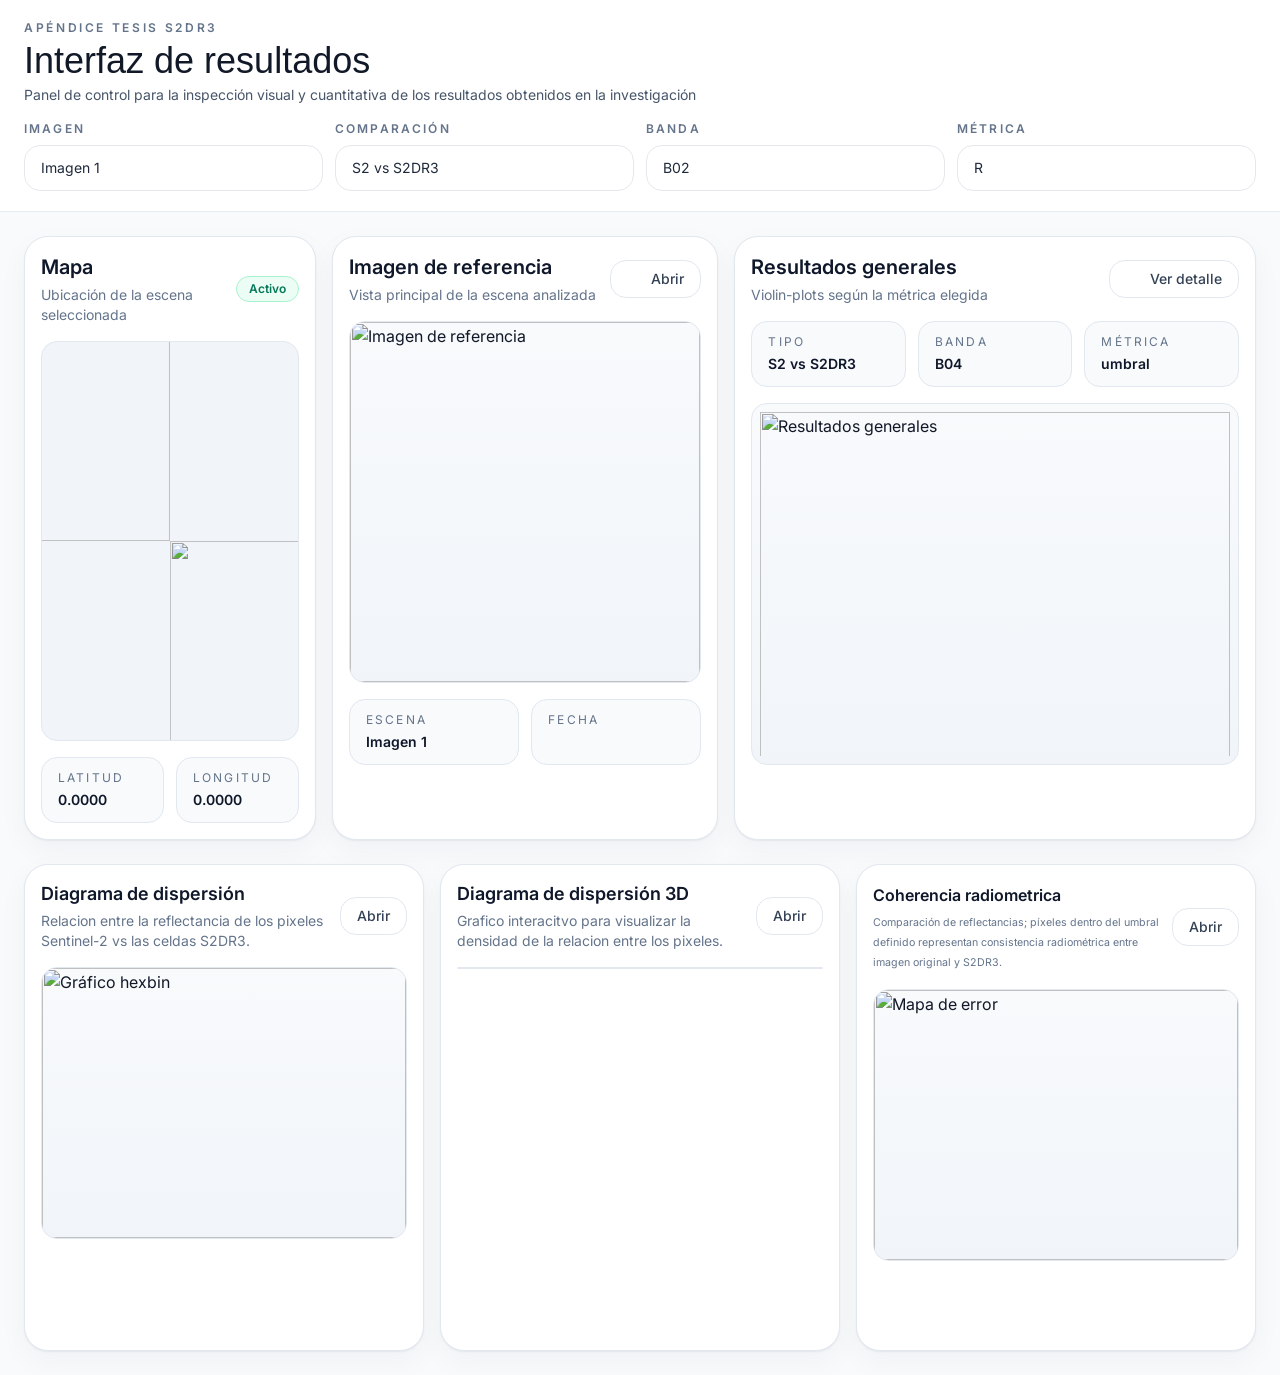
==== commit adb0f1fc: "Update index.html" ====
--- a/index.html
+++ b/index.html
@@ -118,7 +118,7 @@
       display: block;
     }
   </style></head>
-  <body id="iuqf" class="gjs-t-body font-body modal-open"><div id="i587z" class="page-wrapper"><header id="iaa18" class="dashboard-header" style="z-index: 2000; position: sticky;"><div id="iju27" class="dashboard-header-content"><div id="iwhuz" class="header-logo"><img id="ihh6j" src="https://app.grapesjs.com/api/assets/random-image?query=logo%20satellite%20remote%20sensing&amp;w=200&amp;h=80" alt="Logo S2DR3" class="logo-img"></div><div id="iqvq3h" class="header-title"><h1 id="izptg1" class="dashboard-title">S2DR3 - Validación de Resultados</h1><p id="iqq9kj" class="dashboard-subtitle">Análisis comparativo de bandas espectrales</p></div></div></header><main id="i39w0" class="dashboard-main"><div id="igs6h3" class="dashboard-container"><section id="igeii" class="controls-section"><div id="i0lse" class="controls-grid"><div id="ijx2e" class="control-group"><label id="ilabel1" for="imagen" class="control-label">Seleccionar Escena</label><select id="imagen" class="form-select"></select></div><div id="ijx2f" class="control-group"><label id="ilabel2" for="tipo" class="control-label">Tipo de Comparación</label><select id="tipo" class="form-select"><option value="S2">S2 vs S2DR3</option><option value="PS">PS vs S2DR3</option></select></div><div id="ijx2g" class="control-group"><label id="ilabel3" for="banda" class="control-label">Banda Espectral</label><select id="banda" class="form-select"></select></div><div id="ijx2h" class="control-group"><label id="ilabel4" for="stat_type" class="control-label">Métrica Estadística</label><select id="stat_type" class="form-select"><option value="R">R</option><option value="R2">R2</option><option value="RMSE">RMSE</option><option value="MAE">MAE</option><option value="umbral">Umbral</option></select></div></div></section><section id="isection1" class="content-section"><div id="igrid1" class="content-grid"><div id="idiv1" class="map-panel panel"><h2 id="imap-title" class="panel-title">Mapa de Ubicación</h2><div id="map" class="map-container"></div></div><div id="idiv2" class="data-panel panel"><h2 id="idata-title" class="panel-title">Metadatos</h2><div id="metadata" class="metadata-display"><div class="metadata-item"><span class="metadata-label">Escena:</span> <span id="meta_scene" class="metadata-value">-</span></div><div class="metadata-item"><span class="metadata-label">Fecha:</span> <span id="meta_date" class="metadata-value">-</span></div><div class="metadata-item"><span class="metadata-label">Comparación:</span> <span id="meta_type" class="metadata-value">-</span></div><div class="metadata-item"><span class="metadata-label">Banda:</span> <span id="meta_band" class="metadata-value">-</span></div><div class="metadata-item"><span class="metadata-label">Métrica:</span> <span id="meta_metric" class="metadata-value">-</span></div><div class="metadata-item"><span class="metadata-label">Latitud:</span> <span id="meta_lat" class="metadata-value">0.0000</span></div><div class="metadata-item"><span class="metadata-label">Longitud:</span> <span id="meta_lon" class="metadata-value">0.0000</span></div></div></div></div></section><section id="isection2" class="results-section"><div id="igrid2" class="results-grid"><div id="img-ref-container" class="image-panel panel"><h3 id="iimg-ref-title" class="panel-title">Imagen de Referencia <button id="open_ref" class="open-btn">Abrir</button></h3><img id="ref" src="" alt="Imagen de referencia" class="result-image"></div><div id="img-stats-container" class="image-panel panel"><h3 id="iimg-stats-title" class="panel-title">Resultados Generales <button id="open_stats" class="open-btn">Abrir</button></h3><img id="stats_img" src="" alt="Resultados generales" class="result-image"></div><div id="img-hex-container" class="image-panel panel"><h3 id="iimg-hex-title" class="panel-title">Hexbin <button id="open_hex" class="open-btn">Abrir</button></h3><img id="hex" src="" alt="Hexbin" class="result-image"></div><div id="img-error-container" class="image-panel panel"><h3 id="iimg-error-title" class="panel-title">Mapa de Error <button id="open_error" class="open-btn">Abrir</button></h3><img id="error" src="" alt="Mapa de Error" class="result-image"></div><div id="iframe-plot-container" class="iframe-panel panel"><h3 id="iiframe-plot-title" class="panel-title">Plot Interactivo 3D <button id="open_plot" class="open-btn">Abrir</button></h3><iframe id="plot" src="" class="result-iframe"></iframe></div></div></section><section id="isection3" class="table-section"><div id="tabla" class="table-container">
+  <body id="iuqf" class="gjs-t-body font-body modal-open"><div id="i587z" class="page-wrapper"><header id="iaa18" class="dashboard-header" style="z-index: 2000; position: sticky;"><div id="iju27" class="header-inner"><div id="ir0ee" class="header-title-row"><div id="i31b9" class="title-group"><span id="imm67" class="header-eyebrow">Apéndice tesis s2dr3&nbsp;</span><h1 id="i7xbw" class="gjs-t-h1 font-display">Interfaz de resultados</h1><p id="icfxk" class="header-description">Panel de control para la inspección visual y cuantitativa de los resultados obtenidos en la investigación</p></div></div><div id="i1iaa" class="filter-bar"><label id="izuyf" class="filter-field"><span id="iv6jv" class="filter-label">Imagen</span><select type="text" id="imagen" class="custom-select gjs-t-border image-select"><option value="0">Imagen 1</option></select></label><label id="irymh" class="filter-field"><span id="ii5px" class="filter-label">Comparación</span><select type="text" id="tipo" class="custom-select gjs-t-border type-select"><option value="S2" id="is50l">S2 vs S2DR3</option><option value="PS" id="iy4vn">PS vs S2DR3</option></select></label><label id="ij77r" class="filter-field"><span id="ig9x9" class="filter-label">Banda</span><select type="text" id="banda" class="custom-select gjs-t-border band-select"><option value="B02">B02</option><option value="B03">B03</option><option value="B04">B04</option></select></label><label id="iy6xi" class="filter-field"><span id="inm0l" class="filter-label">Métrica</span><select type="text" id="stat_type" class="custom-select gjs-t-border stats-select"><option value="R" id="iw6pj">R</option><option value="R2" id="i6zxm">R2</option><option value="RMSE" id="i7iei">RMSE</option><option value="MAE" id="iupen">MAE</option><option value="umbral" id="i8mk3">Umbral</option></select></label></div></div></header><main id="iv4mp" class="main-content"><section id="ihzlj" class="stats-grid"><article id="ir5ff" class="panel-shadow gjs-t-border map-card"><div id="iv4c3" class="card-header"><div id="i5vef" class="header-text"><h2 id="i2d9o" class="gjs-t-h2 section-title">Mapa</h2><p id="iy8b9" class="section-subtitle">Ubicación de la escena seleccionada</p></div><span id="iiy8l" class="status-badge">Activo</span></div><div id="map" class="map-canvas leaflet-container leaflet-touch leaflet-fade-anim leaflet-grab leaflet-touch-drag leaflet-touch-zoom" tabindex="0" style="position: relative; height: 400px;"><div class="leaflet-pane leaflet-map-pane" style="transform: translate3d(-205.052px, -27px, 0px);"><div class="leaflet-pane leaflet-tile-pane"><div class="leaflet-layer " style="z-index: 1; opacity: 1;"><div class="leaflet-tile-container leaflet-zoom-animated" style="z-index: 14; transform: translate3d(-11059px, -8798px, 0px) scale(16);"></div><div class="leaflet-tile-container leaflet-zoom-animated" style="z-index: 18; transform: translate3d(0px, 0px, 0px) scale(1);"><img alt="" src="https://c.tile.openstreetmap.fr/hot/8/127/127.png" class="leaflet-tile leaflet-tile-loaded" style="width: 256px; height: 256px; transform: translate3d(77px, -30px, 0px); opacity: 1;"><img alt="" src="https://a.tile.openstreetmap.fr/hot/8/128/127.png" class="leaflet-tile leaflet-tile-loaded" style="width: 256px; height: 256px; transform: translate3d(333px, -30px, 0px); opacity: 1;"><img alt="" src="https://a.tile.openstreetmap.fr/hot/8/127/128.png" class="leaflet-tile leaflet-tile-loaded" style="width: 256px; height: 256px; transform: translate3d(77px, 226px, 0px); opacity: 1;"><img alt="" src="https://b.tile.openstreetmap.fr/hot/8/128/128.png" class="leaflet-tile leaflet-tile-loaded" style="width: 256px; height: 256px; transform: translate3d(333px, 226px, 0px); opacity: 1;"><img alt="" src="https://b.tile.openstreetmap.fr/hot/8/126/127.png" class="leaflet-tile leaflet-tile-loaded" style="width: 256px; height: 256px; transform: translate3d(-179px, -30px, 0px); opacity: 1;"><img alt="" src="https://b.tile.openstreetmap.fr/hot/8/129/127.png" class="leaflet-tile leaflet-tile-loaded" style="width: 256px; height: 256px; transform: translate3d(589px, -30px, 0px); opacity: 1;"><img alt="" src="https://c.tile.openstreetmap.fr/hot/8/126/128.png" class="leaflet-tile leaflet-tile-loaded" style="width: 256px; height: 256px; transform: translate3d(-179px, 226px, 0px); opacity: 1;"><img alt="" src="https://c.tile.openstreetmap.fr/hot/8/129/128.png" class="leaflet-tile leaflet-tile-loaded" style="width: 256px; height: 256px; transform: translate3d(589px, 226px, 0px); opacity: 1;"></div></div></div><div class="leaflet-pane leaflet-overlay-pane"></div><div class="leaflet-pane leaflet-shadow-pane"><img src="https://unpkg.com/leaflet@1.9.4/dist/images/marker-shadow.png" class="leaflet-marker-shadow leaflet-zoom-animated" alt="" style="margin-left: -12px; margin-top: -41px; width: 41px; height: 41px; transform: translate3d(333px, 226px, 0px);"></div><div class="leaflet-pane leaflet-marker-pane"><img src="https://unpkg.com/leaflet@1.9.4/dist/images/marker-icon.png" class="leaflet-marker-icon leaflet-zoom-animated leaflet-interactive" alt="Marker" tabindex="0" role="button" style="margin-left: -12px; margin-top: -41px; width: 25px; height: 41px; transform: translate3d(333px, 226px, 0px); z-index: 226;"></div><div class="leaflet-pane leaflet-tooltip-pane"></div><div class="leaflet-pane leaflet-popup-pane"><div class="leaflet-popup  leaflet-zoom-animated" style="opacity: 1; transform: translate3d(334px, 192px, 0px); bottom: -7px; left: -52px;"><div class="leaflet-popup-content-wrapper"><div class="leaflet-popup-content" style="width: 57px;"><strong>Imagen 1</strong><br></div></div><div class="leaflet-popup-tip-container"><div class="leaflet-popup-tip"></div></div><a class="leaflet-popup-close-button" role="button" aria-label="Close popup" href="#close"><span aria-hidden="true">×</span></a></div></div><div class="leaflet-proxy leaflet-zoom-animated" style="transform: translate3d(32767.6px, 32768px, 0px) scale(128);"></div></div><div class="leaflet-control-container"><div class="leaflet-top leaflet-left"><div class="leaflet-control-zoom leaflet-bar leaflet-control"><a class="leaflet-control-zoom-in" href="#" title="Zoom in" role="button" aria-label="Zoom in" aria-disabled="false"><span aria-hidden="true">+</span></a><a class="leaflet-control-zoom-out" href="#" title="Zoom out" role="button" aria-label="Zoom out" aria-disabled="false"><span aria-hidden="true">−</span></a></div></div><div class="leaflet-top leaflet-right"></div><div class="leaflet-bottom leaflet-left"></div><div class="leaflet-bottom leaflet-right"><div class="leaflet-control-attribution leaflet-control"><a href="https://leafletjs.com" title="A JavaScript library for interactive maps"><svg aria-hidden="true" xmlns="http://www.w3.org/2000/svg" width="12" height="8" viewBox="0 0 12 8" class="leaflet-attribution-flag"><path fill="#4C7BE1" d="M0 0h12v4H0z"></path><path fill="#FFD500" d="M0 4h12v3H0z"></path><path fill="#E0BC00" d="M0 7h12v1H0z"></path></svg> Leaflet</a> <span aria-hidden="true">|</span> © OpenStreetMap contributors</div></div></div></div><div id="irf1g" class="map-footer"><div id="ifmdk" class="meta-item"><div id="iit17" class="meta-label">Latitud</div><div id="meta_lat" class="meta-value">0.0000</div></div><div id="imxj8" class="meta-item"><div id="i2ra3" class="meta-label">Longitud</div><div id="meta_lon" class="meta-value">0.0000</div></div></div></article><article id="ircpr" class="panel-shadow gjs-t-border reference-card"><div id="i6yiq" class="card-header"><div id="idsnh" class="header-text"><h2 id="i1zjv" class="gjs-t-h2 section-title">Imagen de referencia</h2><p id="i0fzl" class="section-subtitle">Vista principal de la escena analizada</p></div><button type="button" id="open_ref" class="gjs-t-button open-media-button ai-style-change-1" style="flex-direction: row;"><img src="https://api.iconify.design/lucide-expand.svg?color=white" alt="" id="ijf8g" class="button-icon ai-style-change-2" style="margin: 0px; flex-shrink: 0;"><span id="im59p8" style="width: auto;" class="ai-style-change-3">Abrir</span></button></div><div id="iqitgj" class="media-frame reference-media-wrapper"><img src="https://storage.googleapis.com/tesis_s2dr3/Archivos_Subida/Imagen_1/Imagen_referencia.png" alt="Imagen de referencia" id="ref" class="fade-item reference-image"></div><div id="ixyvex" class="reference-footer"><div id="i1gzgd" class="meta-item"><div id="isfqc3" class="meta-label">Escena</div><div id="meta_scene" class="meta-value">Imagen 1</div></div><div id="i6jzat" class="meta-item"><div id="i5ddgy" class="meta-label">Fecha</div><div id="meta_date" class="meta-value"></div></div></div></article><article id="ir55fe" class="panel-shadow gjs-t-border results-card"><div id="imrolf" class="card-header"><div id="iwleu2" class="header-text"><h2 id="i8gsnb" class="gjs-t-h2 section-title">Resultados generales</h2><p id="i23hdk" class="section-subtitle">Violin-plots según la métrica elegida</p></div><button type="button" id="open_stats" class="open-media-button"><img src="https://api.iconify.design/lucide-search.svg?color=%23334155" alt="" id="iwlr4l" class="button-icon"><span id="imreig">Ver detalle</span></button></div><div id="i54x41" class="stats-summary"><div id="i7yp9c" class="summary-item"><div id="i1dg0f" class="summary-label">Tipo</div><div id="meta_type" class="summary-value">S2 vs S2DR3</div></div><div id="iqonic" class="summary-item"><div id="isk3yv" class="summary-label">Banda</div><div id="meta_band" class="summary-value">B04</div></div><div id="igh3mo" class="summary-item"><div id="ioc4yx" class="summary-label">Métrica</div><div id="meta_metric" class="summary-value">umbral</div></div></div><div id="i9hxx2" class="media-frame stats-media-wrapper"><img src="https://storage.googleapis.com/tesis_s2dr3/Archivos_Subida/Analisis_General_Imagenes_S2DR3vsS2/Violinplot_Porcentaje_dentro_umbral.png" alt="Resultados generales" id="stats_img" class="fade-item stats-image"><button class="fullscreen-close-btn" title="Cerrar pantalla completa">×</button></div></article></section><section id="io7m3q" class="charts-grid"><article id="in2yp6" class="panel-shadow gjs-t-border chart-card"><div id="im4gwl" class="card-header"><div id="ijjm5q" class="header-text"><h2 id="ia8t5l" class="section-title" style="font-size: 18px; line-height: 26px;">Diagrama de dispersión</h2><p id="iq751i" class="section-subtitle">Relacion entre la reflectancia de los pixeles Sentinel-2 vs las celdas S2DR3.</p></div><button type="button" id="open_hex" class="open-media-button"><span id="i3f32v">Abrir</span></button></div><div id="i6327a" class="media-frame chart-media-wrapper"><img src="https://storage.googleapis.com/tesis_s2dr3/Archivos_Subida/Imagen_1/Resultado_analisis_S2vsS2DR3/Graficos_Densidad/Densidad_Hex_Banda_B04_Rojo.png" alt="Gráfico hexbin" id="hex" class="fade-item hex-image" style="cursor: pointer;"></div></article><article id="ilt3hl" class="panel-shadow gjs-t-border chart-card"><div id="ibt84h" class="card-header"><div id="isz9mo" class="header-text"><h2 id="igt283" class="section-title"><span data-gs-mrk-fs="true" id="ikqbki">Coherencia radiometrica</span></h2><p id="iayuoj" class="section-subtitle"><span data-gs-mrk-fs="true" id="in3hgh">Comparación de reflectancias; píxeles dentro del umbral definido representan consistencia radiométrica entre imagen original y S2DR3.</span></p></div><button type="button" id="open_error" class="open-media-button" style="align-self: center;"><span id="itd02p">Abrir</span></button></div><div id="ib9y5h" class="media-frame chart-media-wrapper"><img src="https://storage.googleapis.com/tesis_s2dr3/Archivos_Subida/Imagen_1/Resultado_analisis_S2vsS2DR3/Graficos_filtrados/Banda_error_Banda_B04_Rojo.png" alt="Mapa de error" id="error" class="fade-item error-image"></div></article><article id="ihzc8g" class="panel-shadow gjs-t-border chart-card"><div id="ij4a1a" class="card-header"><div id="iu72uv" class="header-text"><h2 id="i8hvqv" class="section-title" style="font-size: 18px; line-height: 26px;">Diagrama de dispersión 3D</h2><p id="i1qpbu" class="section-subtitle">Grafico interacitvo para visualizar la densidad de la relacion entre los pixeles.</p></div><button type="button" id="open_plot" class="open-media-button"><span id="i75nq1">Abrir</span></button></div><div id="i1dy1t" class="media-frame iframe-wrapper"></div><div class="fullscreen-wrapper"><iframe frameborder="0" title="Plot interactivo" loading="lazy" id="plot" class="fade-item plot-iframe" src="https://storage.googleapis.com/tesis_s2dr3/Archivos_Subida/Imagen_1/Resultado_analisis_S2vsS2DR3/Graficos_3D/Densidad3D_Puntos_Banda_B04_Rojo.html"></iframe><button class="plot-close-btn">Cerrar Pantalla Completa</button></div><button class="plot-close-btn">Cerrar Pantalla Completa</button></article></section><section id="il8zwn" class="panel-shadow gjs-t-border table-section" style="display: none;"><div id="inl23m" class="section-header"><div id="iiy7rk" class="header-text"><h2 id="igpqjc" class="gjs-t-h2 section-title">Resumen tabular</h2><p id="i0vfcv" class="section-subtitle">Métricas clave y metadatos asociados a la escena actual.</p></div><div id="i1tmsl" class="legend-group"><span id="iu8lf1" class="legend-item"><span id="i5zf2i" class="legend-dot"></span> Valor principal</span><span id="is1jd7" class="legend-item"><span id="ih6nzg" class="legend-dot"></span> Metadato auxiliar</span></div></div><div id="tabla" class="table-scroll data-table-wrapper">
         <table data-gjs-name="Data Table" class="min-w-full border-separate border-spacing-0 text-left">
           <thead data-gjs-name="Table Head" class="sticky top-0 z-10 bg-slate-100">
             <tr data-gjs-name="Table Row">
@@ -180,10 +180,131 @@
               </tr>
           </tbody>
         </table>
-      </div></section></div></main><div id="modal" class="media-modal flex"><div id="iss0ri" class="modal-frame"><div id="iconth" class="modal-header"><div id="isshoz" class="modal-title-group"><h2 id="modal_title" class="modal-title">-</h2></div><button id="close_modal" class="modal-close">✕</button></div><div id="modal_content" class="modal-content"></div></div></div></div>
-
-  <script>
-    const fallbackCatalog = [];
+      </div></section></main><div id="modal" class="media-modal flex"><div id="iss0ri" class="modal-frame"><div id="iconth" class="modal-header"><div id="isshoz" class="modal-title-group"><h2 id="modal_title" class="modal-title">Plot interactivo</h2><p id="im1561" class="modal-subtitle">Haz clic fuera del cuadro o usa cerrar para volver.</p></div><button type="button" id="close_modal" class="close-modal-button"><img src="https://api.iconify.design/lucide-x.svg?color=%23334155" alt="" id="io76ei" class="button-icon"><span id="idtje6">Cerrar</span></button></div><div id="modal_content" class="modal-content"><iframe data-gjs-name="Modal Iframe" src="https://storage.googleapis.com/tesis_s2dr3/Archivos_Subida/Imagen_1/Resultado_analisis_S2vsS2DR3/Graficos_3D/Densidad3D_Puntos_Banda_B04_Rojo.html" title="Plot interactivo" class="h-[78vh] w-full rounded-2xl bg-white" style="cursor: pointer;"></iframe></div></div></div></div><script id="i7ncww">
+    const fallbackCatalog = [
+      {
+        id: "Escena Norte",
+        date: "2024-02-11",
+        lat: -33.45,
+        lon: -70.67,
+        reference: "https://app.grapesjs.com/api/assets/random-image?query=satellite%20farmland%20patchwork&w=900&h=700",
+        bands: {
+          B02: {
+            S2: {
+              stats: {
+                R: "https://app.grapesjs.com/api/assets/random-image?query=scientific%20heatmap%20blue&w=1200&h=800",
+                R2: "https://app.grapesjs.com/api/assets/random-image?query=data%20heatmap%20cyan&w=1200&h=800",
+                RMSE: "https://app.grapesjs.com/api/assets/random-image?query=error%20map%20orange&w=1200&h=800",
+                MAE: "https://app.grapesjs.com/api/assets/random-image?query=terrain%20error%20analysis&w=1200&h=800",
+                umbral: "https://app.grapesjs.com/api/assets/random-image?query=threshold%20map%20science&w=1200&h=800"
+              },
+              hex: "https://app.grapesjs.com/api/assets/random-image?query=hexbin%20analysis%20chart&w=900&h=600",
+              error: "https://app.grapesjs.com/api/assets/random-image?query=remote%20sensing%20error%20plot&w=900&h=600",
+              plot: "https://example.com"
+            },
+            PS: {
+              stats: {
+                R: "https://app.grapesjs.com/api/assets/random-image?query=scientific%20scatter%20blue&w=1200&h=800",
+                R2: "https://app.grapesjs.com/api/assets/random-image?query=correlation%20dashboard%20teal&w=1200&h=800",
+                RMSE: "https://app.grapesjs.com/api/assets/random-image?query=analytics%20surface%20orange&w=1200&h=800",
+                MAE: "https://app.grapesjs.com/api/assets/random-image?query=quantitative%20surface%20chart&w=1200&h=800",
+                umbral: "https://app.grapesjs.com/api/assets/random-image?query=threshold%20classification%20map&w=1200&h=800"
+              },
+              hex: "https://app.grapesjs.com/api/assets/random-image?query=hexagonal%20scientific%20visualization&w=900&h=600",
+              error: "https://app.grapesjs.com/api/assets/random-image?query=distribution%20error%20diagram&w=900&h=600",
+              plot: "https://example.com"
+            }
+          },
+          B03: {
+            S2: {
+              stats: {
+                R: "https://app.grapesjs.com/api/assets/random-image?query=green%20spectral%20analysis&w=1200&h=800",
+                R2: "https://app.grapesjs.com/api/assets/random-image?query=statistical%20field%20map&w=1200&h=800",
+                RMSE: "https://app.grapesjs.com/api/assets/random-image?query=residual%20landscape%20map&w=1200&h=800",
+                MAE: "https://app.grapesjs.com/api/assets/random-image?query=agro%20analytics%20result&w=1200&h=800",
+                umbral: "https://app.grapesjs.com/api/assets/random-image?query=classification%20zones%20map&w=1200&h=800"
+              },
+              hex: "https://app.grapesjs.com/api/assets/random-image?query=geospatial%20hexbin%20green&w=900&h=600",
+              error: "https://app.grapesjs.com/api/assets/random-image?query=error%20density%20green&w=900&h=600",
+              plot: "https://example.com"
+            },
+            PS: {
+              stats: {
+                R: "https://app.grapesjs.com/api/assets/random-image?query=planet%20sensor%20comparison&w=1200&h=800",
+                R2: "https://app.grapesjs.com/api/assets/random-image?query=regression%20map%20green&w=1200&h=800",
+                RMSE: "https://app.grapesjs.com/api/assets/random-image?query=rmse%20cartography&w=1200&h=800",
+                MAE: "https://app.grapesjs.com/api/assets/random-image?query=mae%20analysis%20map&w=1200&h=800",
+                umbral: "https://app.grapesjs.com/api/assets/random-image?query=threshold%20science%20green&w=1200&h=800"
+              },
+              hex: "https://app.grapesjs.com/api/assets/random-image?query=green%20hexbin%20stats&w=900&h=600",
+              error: "https://app.grapesjs.com/api/assets/random-image?query=green%20error%20visual&w=900&h=600",
+              plot: "https://example.com"
+            }
+          }
+        }
+      },
+      {
+        id: "Escena Sur",
+        date: "2024-05-28",
+        lat: -36.82,
+        lon: -73.05,
+        reference: "https://app.grapesjs.com/api/assets/random-image?query=coastal%20satellite%20imagery&w=900&h=700",
+        bands: {
+          B04: {
+            S2: {
+              stats: {
+                R: "https://app.grapesjs.com/api/assets/random-image?query=red%20band%20analysis%20map&w=1200&h=800",
+                R2: "https://app.grapesjs.com/api/assets/random-image?query=red%20correlation%20surface&w=1200&h=800",
+                RMSE: "https://app.grapesjs.com/api/assets/random-image?query=marine%20rmse%20map&w=1200&h=800",
+                MAE: "https://app.grapesjs.com/api/assets/random-image?query=marine%20mae%20map&w=1200&h=800",
+                umbral: "https://app.grapesjs.com/api/assets/random-image?query=coastal%20threshold%20map&w=1200&h=800"
+              },
+              hex: "https://app.grapesjs.com/api/assets/random-image?query=red%20hexbin%20coast&w=900&h=600",
+              error: "https://app.grapesjs.com/api/assets/random-image?query=marine%20error%20chart&w=900&h=600",
+              plot: "https://example.com"
+            },
+            PS: {
+              stats: {
+                R: "https://app.grapesjs.com/api/assets/random-image?query=coastal%20regression%20dashboard&w=1200&h=800",
+                R2: "https://app.grapesjs.com/api/assets/random-image?query=coastal%20correlation%20map&w=1200&h=800",
+                RMSE: "https://app.grapesjs.com/api/assets/random-image?query=coastal%20rmse%20dashboard&w=1200&h=800",
+                MAE: "https://app.grapesjs.com/api/assets/random-image?query=coastal%20mae%20dashboard&w=1200&h=800",
+                umbral: "https://app.grapesjs.com/api/assets/random-image?query=coastal%20threshold%20dashboard&w=1200&h=800"
+              },
+              hex: "https://app.grapesjs.com/api/assets/random-image?query=coastal%20hexagonal%20analysis&w=900&h=600",
+              error: "https://app.grapesjs.com/api/assets/random-image?query=ocean%20error%20density&w=900&h=600",
+              plot: "https://example.com"
+            }
+          },
+          B08: {
+            S2: {
+              stats: {
+                R: "https://app.grapesjs.com/api/assets/random-image?query=nir%20analysis%20remote%20sensing&w=1200&h=800",
+                R2: "https://app.grapesjs.com/api/assets/random-image?query=nir%20correlation%20map&w=1200&h=800",
+                RMSE: "https://app.grapesjs.com/api/assets/random-image?query=nir%20rmse%20surface&w=1200&h=800",
+                MAE: "https://app.grapesjs.com/api/assets/random-image?query=nir%20mae%20surface&w=1200&h=800",
+                umbral: "https://app.grapesjs.com/api/assets/random-image?query=nir%20threshold%20map&w=1200&h=800"
+              },
+              hex: "https://app.grapesjs.com/api/assets/random-image?query=nir%20hexbin%20scientific&w=900&h=600",
+              error: "https://app.grapesjs.com/api/assets/random-image?query=nir%20residual%20distribution&w=900&h=600",
+              plot: "https://example.com"
+            },
+            PS: {
+              stats: {
+                R: "https://app.grapesjs.com/api/assets/random-image?query=nir%20planet%20analysis&w=1200&h=800",
+                R2: "https://app.grapesjs.com/api/assets/random-image?query=nir%20planet%20correlation&w=1200&h=800",
+                RMSE: "https://app.grapesjs.com/api/assets/random-image?query=nir%20planet%20rmse&w=1200&h=800",
+                MAE: "https://app.grapesjs.com/api/assets/random-image?query=nir%20planet%20mae&w=1200&h=800",
+                umbral: "https://app.grapesjs.com/api/assets/random-image?query=nir%20planet%20threshold&w=1200&h=800"
+              },
+              hex: "https://app.grapesjs.com/api/assets/random-image?query=infrared%20hexbin%20chart&w=900&h=600",
+              error: "https://app.grapesjs.com/api/assets/random-image?query=infrared%20error%20chart&w=900&h=600",
+              plot: "https://example.com"
+            }
+          }
+        }
+      }
+    ];
 
     let catalogo = [];
     let map;
@@ -233,40 +354,40 @@
     }
 
     function fillBandSelect() {
-      const scene = currentScene();
-      const type = selTipo.value;
-
-      selBanda.innerHTML = "";
-
-      const bandKeys = Object.keys(scene.bands || {});
-
-      bandKeys.forEach(band => {
-        const bandData = scene.bands[band];
-
-        if (bandData.comparisons && bandData.comparisons[type]) {
-          const option = document.createElement("option");
-          option.value = band;
-          option.textContent = band.replaceAll("_", " ");
-          selBanda.appendChild(option);
-        }
-      });
-    }
+  const scene = currentScene();
+  const type = selTipo.value;
+
+  selBanda.innerHTML = "";
+
+  const bandKeys = Object.keys(scene.bands || {});
+
+  bandKeys.forEach(band => {
+    const bandData = scene.bands[band];
+
+    if (bandData.comparisons && bandData.comparisons[type]) {
+      const option = document.createElement("option");
+      option.value = band;
+      option.textContent = band.replaceAll("_", " ");
+      selBanda.appendChild(option);
+    }
+  });
+}
 
     function currentScene() {
       return catalogo[Number(selImg.value)] || catalogo[0];
     }
 
     function currentPayload() {
-      const scene = currentScene();
-      const band = selBanda.value;
-      const type = selTipo.value;
-      const metric = selStat.value;
-
-      const bandData = scene?.bands?.[band];
-      const typeData = bandData?.comparisons?.[type];
-
-      return { scene, band, type, metric, bandData, typeData };
-    }
+  const scene = currentScene();
+  const band = selBanda.value;
+  const type = selTipo.value;
+  const metric = selStat.value;
+
+  const bandData = scene?.bands?.[band];
+  const typeData = bandData?.comparisons?.[type];
+
+  return { scene, band, type, metric, bandData, typeData };
+}
 
     function updateMap(scene) {
       const lat = scene.lat;
@@ -338,95 +459,73 @@
       updateTable(scene, band, type, metric);
     }
 
-    function attachMediaOpeners() {
-      function openImage(title, src, alt) {
-        if (!src) {
-          console.warn("No image source available");
-          return;
+function attachMediaOpeners() {
+  function openImage(title, src, alt) {
+    modalTitle.textContent = title;
+    const imgContainer = document.createElement("div");
+    imgContainer.innerHTML = `<img data-gjs-name="Modal Image" src="${src}" alt="${alt || title}" class="max-h-[78vh] w-full rounded-2xl object-contain" style="cursor: pointer;">`;
+    const img = imgContainer.querySelector("img");
+    
+    img.addEventListener("click", () => {
+      const fullscreenElement = document.createElement("div");
+      fullscreenElement.className = "fullscreen-container";
+      fullscreenElement.innerHTML = `<img src="${src}" alt="${alt || title}" style="cursor: pointer;">`;
+      fullscreenElement.querySelector("img").addEventListener("click", () => {
+        if (document.fullscreenElement) {
+          document.exitFullscreen();
         }
-        modalTitle.textContent = title;
-        const imgContainer = document.createElement("div");
-        imgContainer.innerHTML = `<img data-gjs-name="Modal Image" src="${src}" alt="${alt || title}" class="max-h-[78vh] w-full rounded-2xl object-contain" style="cursor: pointer;">`;
-        const img = imgContainer.querySelector("img");
-        
-        img.addEventListener("click", () => {
-          const fullscreenElement = document.createElement("div");
-          fullscreenElement.className = "fullscreen-container";
-          fullscreenElement.innerHTML = `<img src="${src}" alt="${alt || title}" style="cursor: pointer;">`;
-          fullscreenElement.querySelector("img").addEventListener("click", () => {
-            if (document.fullscreenElement) {
-              document.exitFullscreen();
-            }
-          });
-          document.body.appendChild(fullscreenElement);
-          fullscreenElement.requestFullscreen().catch(err => {
-            fullscreenElement.remove();
-            console.error("No se pudo activar pantalla completa:", err);
-          });
-        });
-        
-        modalContent.innerHTML = "";
-        modalContent.appendChild(imgContainer);
-        modal.classList.remove("hidden");
-        modal.classList.add("flex");
-        document.body.classList.add("modal-open");
-      }
-
-      function openFrame(title, src) {
-        if (!src) {
-          console.warn("No frame source available");
-          return;
+      });
+      document.body.appendChild(fullscreenElement);
+      fullscreenElement.requestFullscreen().catch(err => {
+        fullscreenElement.remove();
+        console.error("No se pudo activar pantalla completa:", err);
+      });
+    });
+    
+    modalContent.innerHTML = "";
+    modalContent.appendChild(imgContainer);
+    modal.classList.remove("hidden");
+    modal.classList.add("flex");
+    document.body.classList.add("modal-open");
+  }
+
+  function openFrame(title, src) {
+    modalTitle.textContent = title;
+    modalContent.innerHTML = `<iframe data-gjs-name="Modal Iframe" src="${src}" title="${title}" class="h-[78vh] w-full rounded-2xl bg-white" style="cursor: pointer;"></iframe>`;
+    const iframe = modalContent.querySelector("iframe");
+    
+    iframe.addEventListener("click", () => {
+      const fullscreenElement = document.createElement("div");
+      fullscreenElement.className = "fullscreen-container";
+      fullscreenElement.innerHTML = `<iframe src="${src}" title="${title}" style="border: none;"></iframe>`;
+      fullscreenElement.querySelector("iframe").addEventListener("click", () => {
+        if (document.fullscreenElement) {
+          document.exitFullscreen();
         }
-        modalTitle.textContent = title;
-        modalContent.innerHTML = `<iframe data-gjs-name="Modal Iframe" src="${src}" title="${title}" class="h-[78vh] w-full rounded-2xl bg-white" style="cursor: pointer;"></iframe>`;
-        const iframe = modalContent.querySelector("iframe");
-        
-        iframe.addEventListener("click", () => {
-          const fullscreenElement = document.createElement("div");
-          fullscreenElement.className = "fullscreen-container";
-          fullscreenElement.innerHTML = `<iframe src="${src}" title="${title}" style="border: none;"></iframe>`;
-          fullscreenElement.querySelector("iframe").addEventListener("click", () => {
-            if (document.fullscreenElement) {
-              document.exitFullscreen();
-            }
-          });
-          document.body.appendChild(fullscreenElement);
-          fullscreenElement.requestFullscreen().catch(err => {
-            fullscreenElement.remove();
-            console.error("No se pudo activar pantalla completa:", err);
-          });
-        });
-        
-        modal.classList.remove("hidden");
-        modal.classList.add("flex");
-        document.body.classList.add("modal-open");
-      }
-
-      // Obtener las URLs del payload actual en lugar de los elementos
-      document.getElementById("open_ref").addEventListener("click", () => {
-        const { scene } = currentPayload();
-        openImage("Imagen de referencia", scene.reference, "Imagen de referencia");
-      });
-      
-      document.getElementById("open_stats").addEventListener("click", () => {
-        const { typeData, metric } = currentPayload();
-        openImage("Resultados generales", typeData.metrics?.[metric], "Resultados generales");
-      });
-      
-      document.getElementById("open_hex").addEventListener("click", () => {
-        const { typeData } = currentPayload();
-        openImage("Hexbin", typeData.hexbin, "Hexbin");
-      });
-      
-      document.getElementById("open_error").addEventListener("click", () => {
-        const { typeData } = currentPayload();
-        openImage("Error", typeData.error_map, "Error");
-      });
-      
-      document.getElementById("open_plot").addEventListener("click", () => {
-        const { typeData } = currentPayload();
-        openFrame("Plot interactivo", typeData.plot_3d);
-      });
+      });
+      document.body.appendChild(fullscreenElement);
+      fullscreenElement.requestFullscreen().catch(err => {
+        fullscreenElement.remove();
+        console.error("No se pudo activar pantalla completa:", err);
+      });
+    });
+    
+    modal.classList.remove("hidden");
+    modal.classList.add("flex");
+    document.body.classList.add("modal-open");
+  }
+
+      document.getElementById("open_ref").addEventListener("click", () => openImage("Imagen de referencia", refImg.src, "Imagen de referencia"));
+      document.getElementById("open_stats").addEventListener("click", () => openImage("Resultados generales", statsImg.src, "Resultados generales"));
+      document.getElementById("open_hex").addEventListener("click", () => openImage("Hexbin", hexImg.src, "Hexbin"));
+      document.getElementById("open_error").addEventListener("click", () => openImage("Error", errorImg.src, "Error"));
+      document.getElementById("open_plot").addEventListener("click", () => openFrame("Plot interactivo", plotFrame.src));
+
+      refImg.addEventListener("click", () => openImage("Imagen de referencia", refImg.src, "Imagen de referencia"));
+      statsImg.addEventListener("click", () => openImage("Resultados generales", statsImg.src, "Resultados generales"));
+      hexImg.addEventListener("click", () => openImage("Hexbin", hexImg.src, "Hexbin"));
+      errorImg.addEventListener("click", () => openImage("Error", errorImg.src, "Error"));
+      plotFrame.addEventListener("click", () => openFrame("Plot interactivo", plotFrame.src));
 
       document.getElementById("close_modal").addEventListener("click", closeModal);
       modal.addEventListener("click", (e) => {
@@ -473,4 +572,4 @@
       .catch(() => startApp(fallbackCatalog));
   </script>
 
-<veepn-lock-screen><style>@font-face{font-family:FigtreeVF;src:url(chrome-extension://majdfhpaihoncoakbjgbdhglocklcgno/fonts/FigtreeVF.woff2) format("woff2 supports variations"),url(chrome-extension://majdfhpaihoncoakbjgbdhglocklcgno/fonts/FigtreeVF.ttf) format("truetype")}body.veepn-blur{filter:blur(20px);pointer-events:none}veepn-lock-screen{all:initial;position:fixed;top:0;left:0;width:100%;height:100%;display:flex;flex-direction:column;align-items:center;justify-content:center;z-index:2147483647;font-family:FigtreeVF,-apple-system,BlinkMacSystemFont,"Segoe UI",Roboto,Oxygen,Ubuntu,Cantarell,"Open Sans","Helvetica Neue",sans-serif;background-color:rgba(0,0,0,.8);backdrop-filter:blur(10px)}veepn-lock-screen>div{display:flex;flex-direction:column;align-items:center;justify-content:center;gap:24px}veepn-lock-screen>div>p{text-align:center;font-size:16px;line-height:1.5;margin:0;color:#9da3af}veepn-lock-screen>div>p>strong{color:#f3f4f6}veepn-lock-screen button{padding:10px 20px;border:none;border-radius:6px;background-color:#3b82f6;color:#fff;font-size:14px;font-weight:500;cursor:pointer;transition:background-color .2s}veepn-lock-screen button:hover{background-color:#2563eb}</style></veepn-lock-screen></body></html>
+<veepn-lock-screen><style>@font-face{font-family:FigtreeVF;src:url(chrome-extension://majdfhpaihoncoakbjgbdhglocklcgno/fonts/FigtreeVF.woff2) format("woff2 supports variations"),url(chrome-extension://majdfhpaihoncoakbjgbdhglocklcgno/fonts/FigtreeVF.woff2) format("woff2-variations");font-weight:100 1000;font-display:swap}</style></veepn-lock-screen></body></html>
